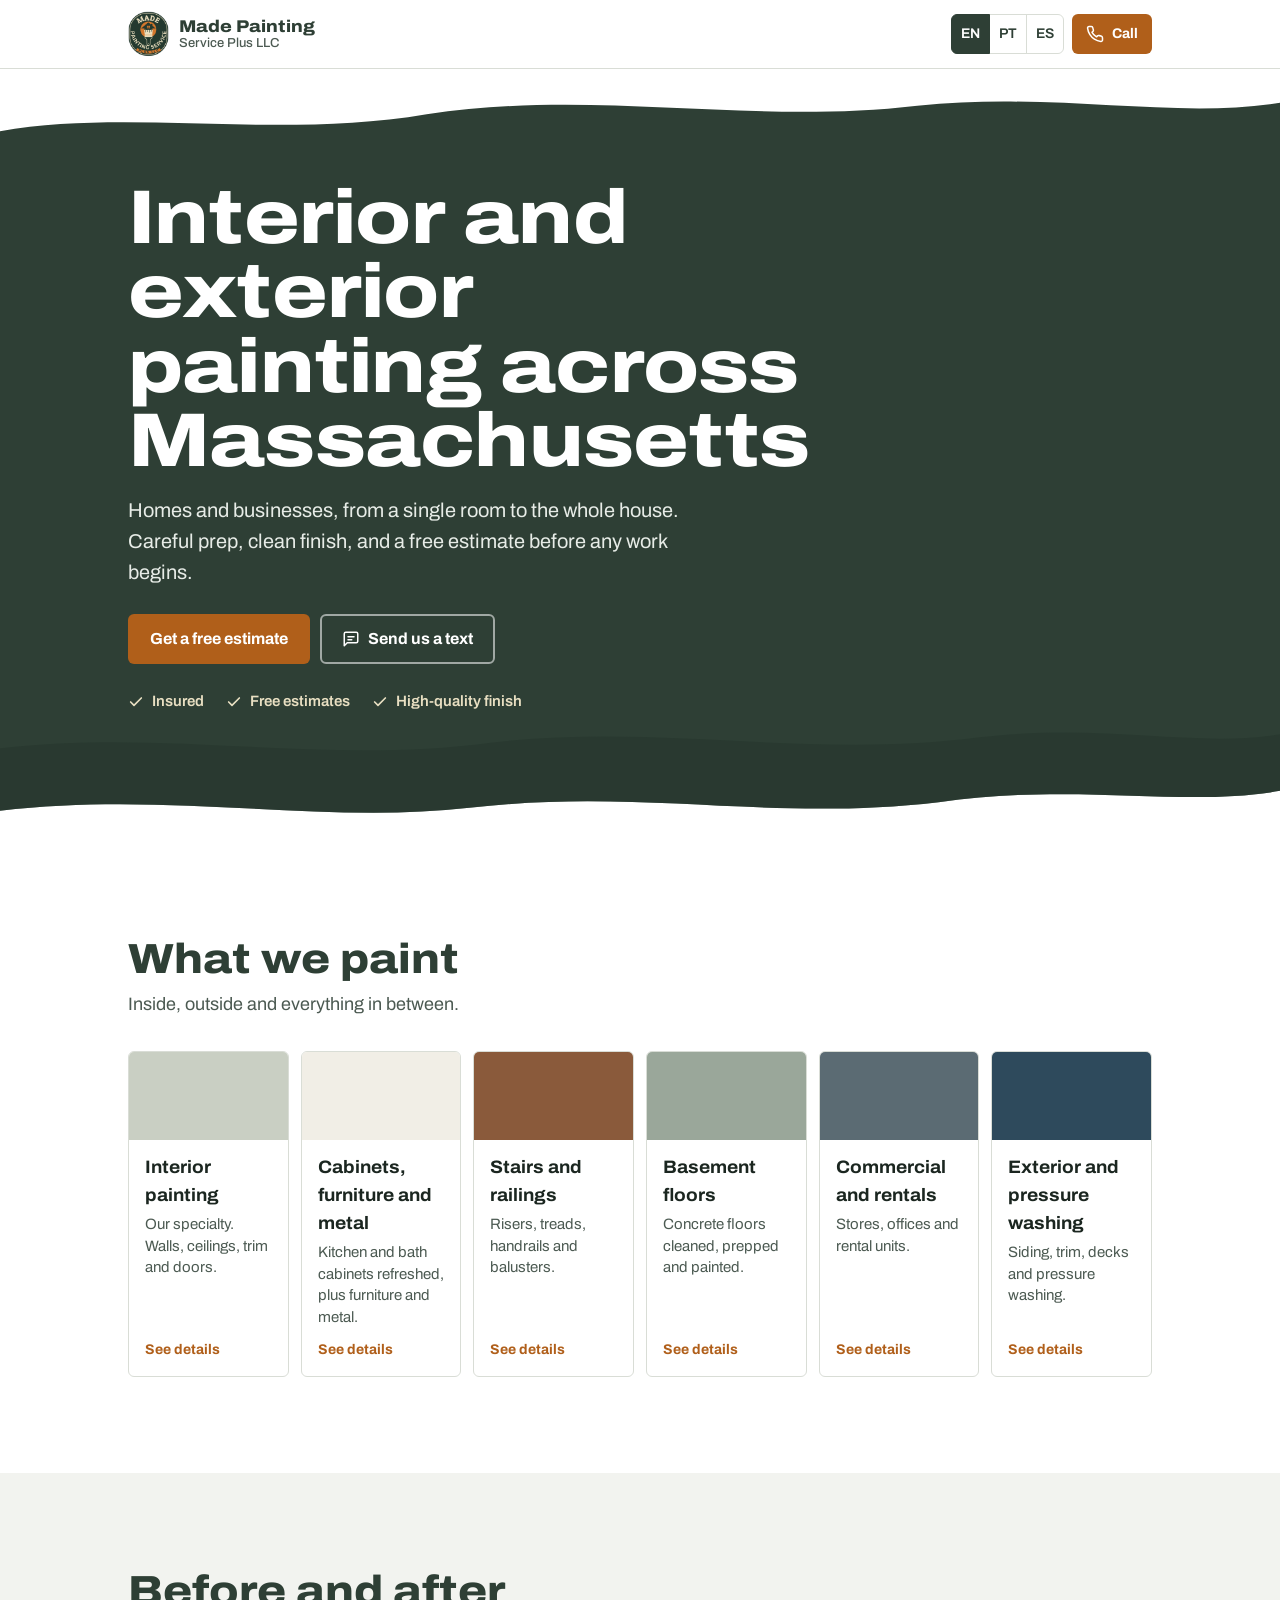
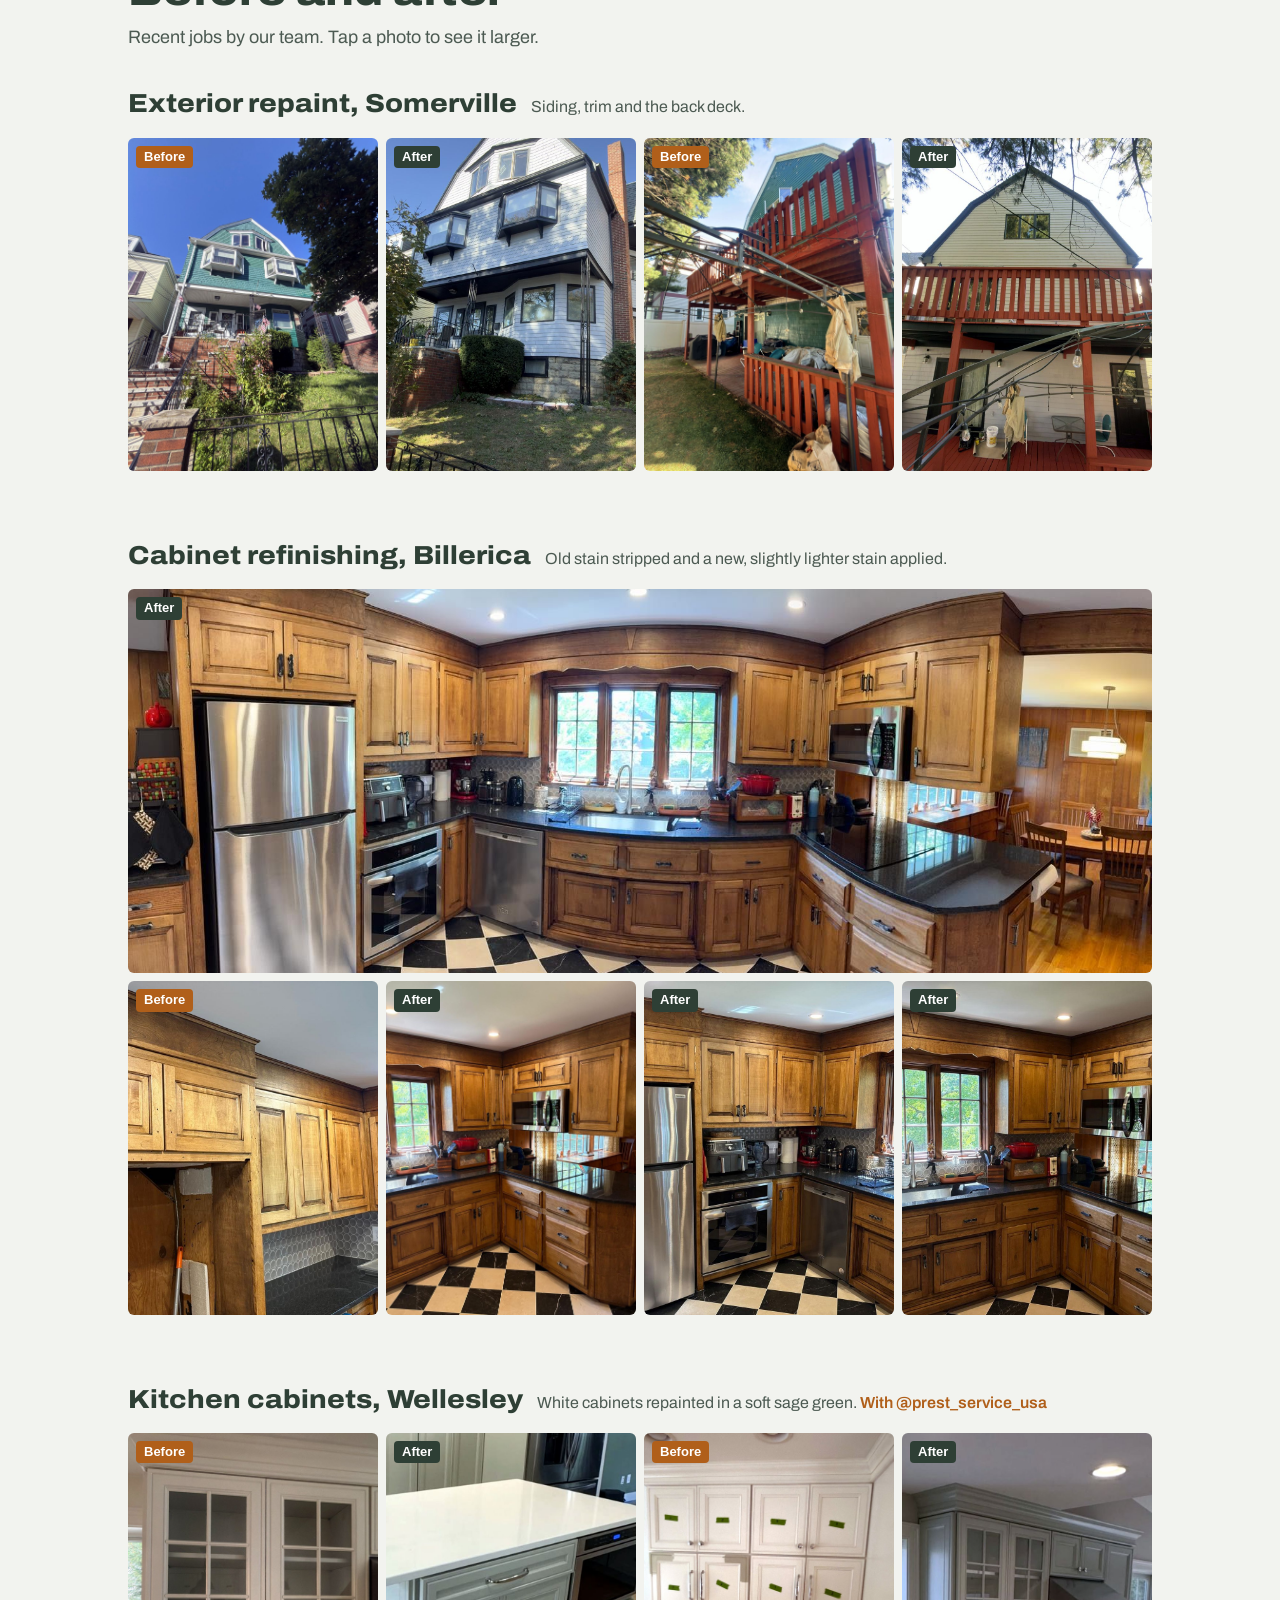
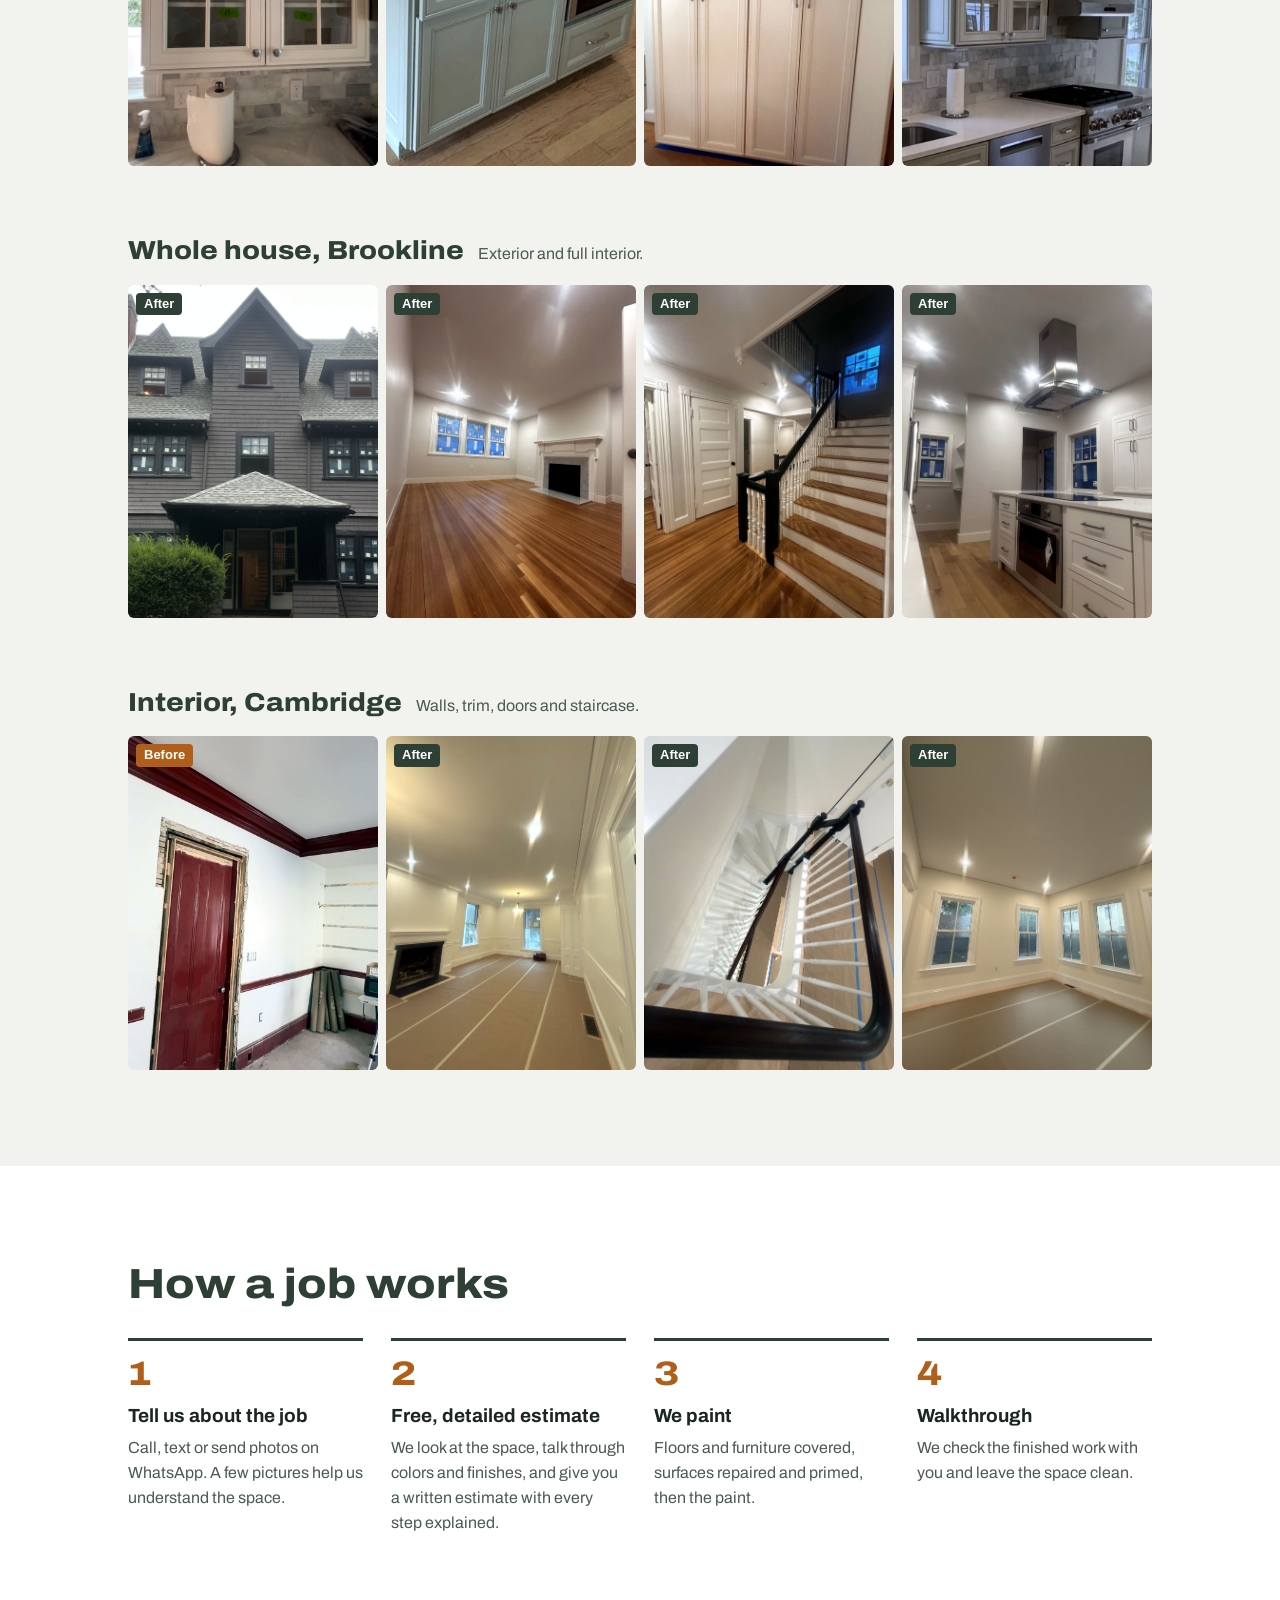
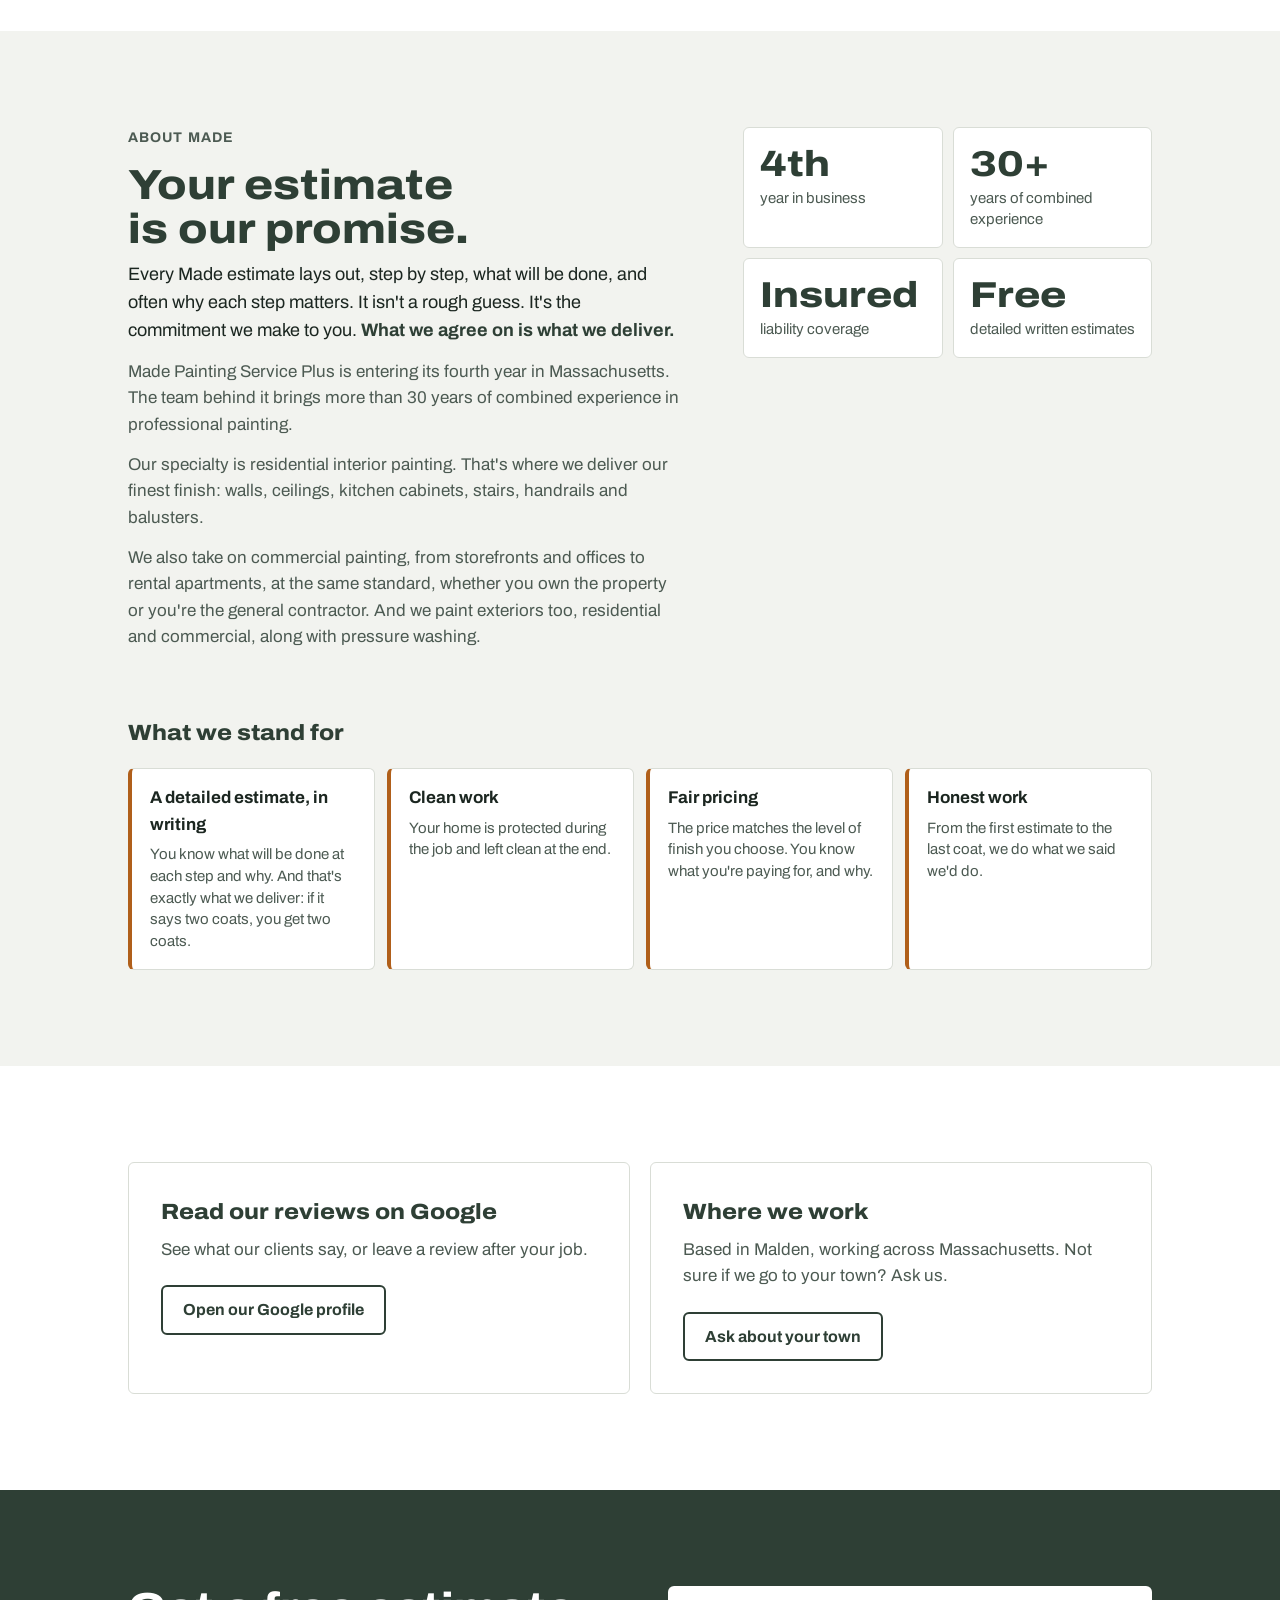
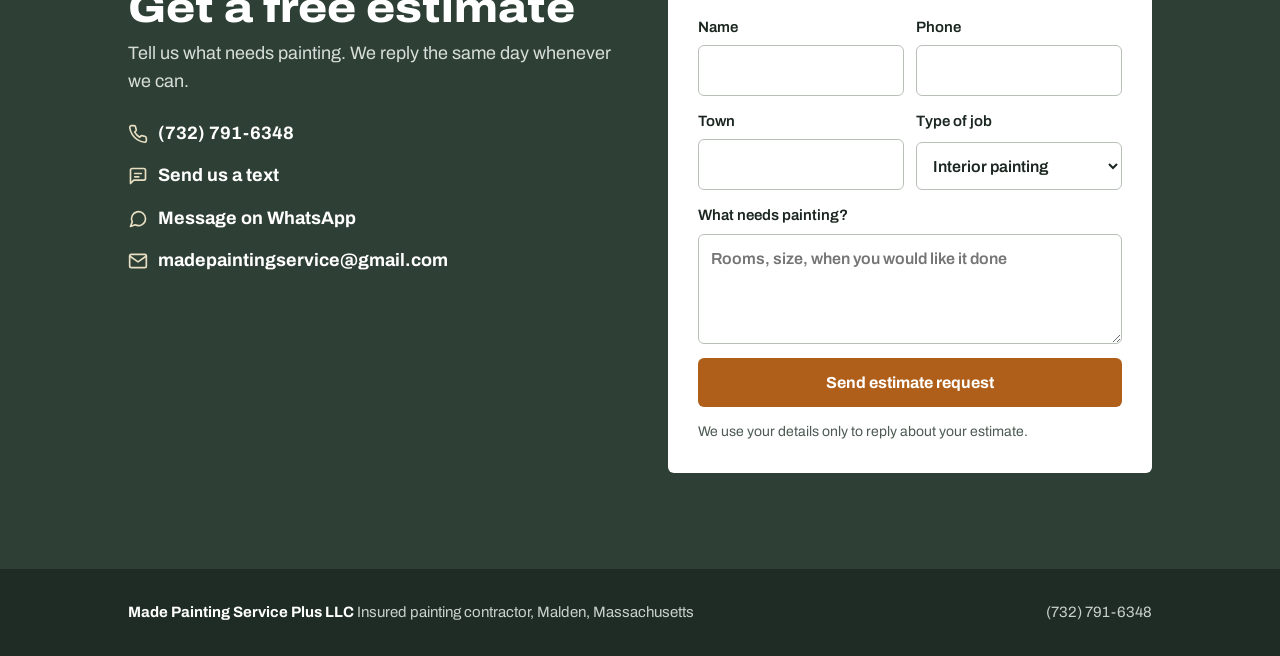
==== index.html @ 6120785e "Seis páginas de serviço, chips apontando para elas, sitemap e robots Co-Authored-By: Claude Opus 5.5" ====
<!doctype html>
<html lang="en">
<head>
<meta charset="utf-8">
<meta name="viewport" content="width=device-width, initial-scale=1, viewport-fit=cover">
<title>Made Painting Service Plus | Painters in Massachusetts</title>
<meta name="description" content="Residential interior painting specialists in Massachusetts: walls, ceilings, cabinets, stairs and railings. Commercial and exterior painting too. Insured. Free, detailed written estimates.">
<link rel="icon" href="logo.png">
<link rel="preconnect" href="https://fonts.googleapis.com">
<link rel="preconnect" href="https://fonts.gstatic.com" crossorigin>
<link href="https://fonts.googleapis.com/css2?family=Archivo:wdth,wght@62..125,400..800&display=swap" rel="stylesheet">
<style>
  :root {
    --forest: #2E3F35;
    --forest-deep: #1F2C25;
    --ink: #1B2620;
    --ink-soft: #4C5A52;
    --copper: #B05F1A;
    --copper-hover: #934E12;
    --primer: #F2F3EF;
    --white: #FFFFFF;
    --line: #D9DDD6;
    --cream: #E8DFC2;
    --radius: 6px;
    --gutter: clamp(16px, 5vw, 48px);
    --max: 1120px;
  }
  * { box-sizing: border-box; }
  html { scroll-behavior: smooth; }
  @media (prefers-reduced-motion: reduce) { html { scroll-behavior: auto; } }
  body {
    margin: 0;
    background: var(--white);
    color: var(--ink);
    font-family: "Archivo", system-ui, sans-serif;
    font-variation-settings: "wdth" 100;
    font-size: 17px;
    line-height: 1.55;
    -webkit-font-smoothing: antialiased;
  }
  img { max-width: 100%; display: block; }
  a { color: inherit; }
  :focus-visible { outline: 3px solid var(--copper); outline-offset: 3px; border-radius: 2px; }
  .wrap { max-width: var(--max); margin: 0 auto; padding: 0 var(--gutter); }

  /* Header */
  .top { position: sticky; top: 0; z-index: 10; background: rgba(255,255,255,.96); border-bottom: 1px solid var(--line); backdrop-filter: blur(6px); }
  .top .wrap { display: flex; align-items: center; justify-content: space-between; gap: 12px; height: 68px; }
  .brand { display: flex; align-items: center; gap: 10px; text-decoration: none; min-width: 0; }
  .brand img { width: auto; height: 46px; flex: none; }
  .brand-name { font-weight: 800; font-variation-settings: "wdth" 112; font-size: 17px; line-height: 1.1; color: var(--forest); }
  .brand-name small { display: block; font-weight: 500; font-variation-settings: "wdth" 100; font-size: 13px; color: var(--ink-soft); }
  .top-actions { display: flex; align-items: center; gap: 8px; flex: none; }
  .lang { font: inherit; font-size: 14px; font-weight: 600; background: none; border: 1px solid var(--line); border-radius: var(--radius); padding: 8px 10px; color: var(--forest); cursor: pointer; }
  .lang:hover { border-color: var(--forest); }
  .langs { display: flex; }
  .langs .lang { border-radius: 0; padding: 8px 9px; margin-left: -1px; }
  .langs .lang:first-child { border-radius: var(--radius) 0 0 var(--radius); margin-left: 0; }
  .langs .lang:last-child { border-radius: 0 var(--radius) var(--radius) 0; }
  .langs .lang[aria-pressed="true"] { background: var(--forest); border-color: var(--forest); color: var(--white); position: relative; }

  /* Buttons */
  .btn { display: inline-flex; align-items: center; justify-content: center; gap: 8px; font: inherit; font-weight: 700; font-size: 16px; text-decoration: none; border-radius: var(--radius); padding: 14px 20px; border: 2px solid transparent; cursor: pointer; line-height: 1.1; }
  .btn svg { width: 18px; height: 18px; flex: none; }
  .btn-primary { background: var(--copper); color: var(--white); }
  .btn-primary:hover { background: var(--copper-hover); }
  .btn-light { background: var(--white); color: var(--forest); }
  .btn-light:hover { background: var(--cream); }
  .btn-ghost { background: transparent; color: var(--white); border-color: rgba(255,255,255,.55); }
  .btn-ghost:hover { border-color: var(--white); }
  .btn-sm { padding: 9px 12px; font-size: 14px; }
  @media (max-width: 420px) { .top .btn-sm span { display: none; } }

  /* Hero: the one bold moment, a roller stroke */
  .hero { position: relative; padding: clamp(28px, 6vw, 64px) 0 clamp(36px, 7vw, 80px); overflow: hidden; }
  .stroke { position: absolute; inset: 14px 0 22px 0; z-index: 0; }
  .stroke svg { width: 100%; height: 100%; display: block; }
  @media (prefers-reduced-motion: no-preference) {
    .stroke { animation: roll 1.1s cubic-bezier(.6,.05,.25,1) .15s both; }
    @keyframes roll { from { clip-path: inset(0 100% 0 0); } to { clip-path: inset(0 0 0 0); } }
    .hero-copy { animation: rise .6s ease-out .9s both; }
    @keyframes rise { from { opacity: 0; transform: translateY(8px); } to { opacity: 1; transform: none; } }
  }
  .hero .wrap { position: relative; z-index: 1; }
  .hero-copy { color: var(--white); max-width: 760px; padding: clamp(24px, 4vw, 48px) 0; }
  .hero h1 { margin: 0 0 16px; font-weight: 800; font-variation-settings: "wdth" 118; font-size: clamp(38px, 7.2vw, 76px); line-height: .98; letter-spacing: -.01em; text-wrap: balance; }
  .hero p { margin: 0 0 26px; font-size: clamp(17px, 2.1vw, 20px); max-width: 52ch; color: #E7ECE7; }
  .hero-ctas { display: flex; flex-wrap: wrap; gap: 10px; }
  .facts { list-style: none; margin: 26px 0 0; padding: 0; display: flex; flex-wrap: wrap; gap: 8px 22px; font-size: 15px; color: var(--cream); font-weight: 600; }
  .facts li { display: flex; align-items: center; gap: 8px; }
  .facts svg { width: 16px; height: 16px; }

  /* Sections */
  section { padding: clamp(52px, 8vw, 96px) 0; }
  .section-head { max-width: 640px; margin-bottom: 32px; }
  h2 { margin: 0 0 10px; font-weight: 800; font-variation-settings: "wdth" 112; font-size: clamp(28px, 4.2vw, 42px); line-height: 1.05; color: var(--forest); text-wrap: balance; }
  .lead { margin: 0; color: var(--ink-soft); font-size: 18px; }
  .alt { background: var(--primer); }

  /* Services as paint chips */
  .chips { display: grid; grid-template-columns: repeat(auto-fill, minmax(min(100%, 155px), 1fr)); gap: 12px; list-style: none; margin: 0; padding: 0; }
  .chip { background: var(--white); border: 1px solid var(--line); border-radius: var(--radius); overflow: hidden; display: flex; flex-direction: column; }
  .chip-link { display: flex; flex-direction: column; height: 100%; color: inherit; text-decoration: none; }
  .chip-link:hover { border-color: var(--forest); }
  .chip:hover { border-color: var(--forest); box-shadow: 0 2px 10px rgba(31,44,37,.08); }
  .chip-body { flex: 1; display: flex; flex-direction: column; }
  .chip-go { margin-top: auto; padding-top: 10px; font-size: 14px; font-weight: 700; color: var(--copper); }
  .project, #estimate, #about { scroll-margin-top: 80px; }
  .chip-color { height: 88px; }
  .chip-body { padding: 14px 16px 16px; }
  .chip h3 { margin: 0 0 4px; font-size: 18px; font-weight: 700; font-variation-settings: "wdth" 106; }
  .chip p { margin: 0; font-size: 15px; color: var(--ink-soft); line-height: 1.45; }

  /* Work gallery */
  .projects { display: grid; gap: clamp(36px, 6vw, 64px); }
  .project-head { display: flex; flex-wrap: wrap; align-items: baseline; gap: 4px 14px; margin-bottom: 14px; }
  .project-head h3 { margin: 0; font-size: clamp(20px, 2.6vw, 26px); font-weight: 800; font-variation-settings: "wdth" 110; color: var(--forest); }
  .project-head p { margin: 0; color: var(--ink-soft); font-size: 16px; }
  .project-head a { color: var(--copper); font-weight: 600; text-decoration: none; }
  .project-head a:hover { text-decoration: underline; }
  .shots { display: grid; grid-template-columns: repeat(4, 1fr); gap: 8px; }
  @media (max-width: 760px) { .shots { grid-template-columns: repeat(2, 1fr); } }
  .shot { position: relative; margin: 0; border-radius: var(--radius); overflow: hidden; background: var(--line); aspect-ratio: 3 / 4; padding: 0; border: 0; cursor: zoom-in; display: block; width: 100%; }
  .shot img { width: 100%; height: 100%; object-fit: cover; display: block; }
  .shot.wide { grid-column: 1 / -1; aspect-ratio: 16 / 6; }
  @media (max-width: 760px) { .shot.wide { aspect-ratio: 16 / 9; } }
  .tag { position: absolute; left: 8px; top: 8px; font-size: 13px; font-weight: 700; color: var(--white); background: var(--forest); padding: 4px 8px; border-radius: 4px; line-height: 1.1; }
  .tag.before { background: var(--copper); }
  .lightbox { position: fixed; inset: 0; z-index: 50; background: rgba(20,28,24,.92); display: none; align-items: center; justify-content: center; padding: 20px; }
  .lightbox.open { display: flex; }
  .lightbox img { max-width: 100%; max-height: 100%; border-radius: var(--radius); }
  .lightbox button { position: absolute; top: 14px; right: 14px; font: inherit; font-size: 15px; font-weight: 700; background: var(--white); color: var(--forest); border: 0; border-radius: var(--radius); padding: 10px 14px; cursor: pointer; }

  /* Steps: a real sequence */
  .steps { list-style: none; margin: 0; padding: 0; display: grid; grid-template-columns: repeat(auto-fit, minmax(min(100%, 230px), 1fr)); gap: 28px; counter-reset: s; }
  .steps li { counter-increment: s; border-top: 3px solid var(--forest); padding-top: 16px; }
  .steps li::before { content: counter(s); display: block; font-weight: 800; font-variation-settings: "wdth" 118; font-size: 34px; line-height: 1; color: var(--copper); margin-bottom: 10px; }
  .steps h3 { margin: 0 0 6px; font-size: 19px; font-weight: 700; }
  .steps p { margin: 0; color: var(--ink-soft); font-size: 16px; }


  /* About */
  .about-grid { display: grid; grid-template-columns: minmax(0, 1.35fr) minmax(0, 1fr); gap: clamp(28px, 5vw, 64px); align-items: start; }
  @media (max-width: 820px) { .about-grid { grid-template-columns: 1fr; } }
  .eyebrow { margin: 0 0 10px; font-size: 14px; font-weight: 700; letter-spacing: .08em; text-transform: uppercase; color: var(--copper); }
  .about-copy p { margin: 0 0 14px; color: var(--ink-soft); max-width: 62ch; }
  .about-copy p.promise { color: var(--ink); font-size: 18px; }
  .about-copy strong { color: var(--forest); }
  .stats { list-style: none; margin: 0; padding: 0; display: grid; grid-template-columns: 1fr 1fr; gap: 10px; }
  .stats li { background: var(--white); border: 1px solid var(--line); border-radius: var(--radius); padding: 18px 16px; }
  .stats b { display: block; font-weight: 800; font-variation-settings: "wdth" 118; font-size: clamp(28px, 3.6vw, 36px); line-height: 1; color: var(--forest); margin-bottom: 6px; }
  .stats span { font-size: 15px; color: var(--ink-soft); line-height: 1.35; display: block; }
  .values-h { margin: clamp(36px, 5vw, 52px) 0 18px; font-size: 22px; font-weight: 800; font-variation-settings: "wdth" 110; color: var(--forest); }
  .values { list-style: none; margin: 0; padding: 0; display: grid; grid-template-columns: repeat(auto-fit, minmax(min(100%, 230px), 1fr)); gap: 12px; }
  .values li { background: var(--white); border: 1px solid var(--line); border-left: 4px solid var(--copper); border-radius: var(--radius); padding: 16px 18px; }
  .values h4 { margin: 0 0 6px; font-size: 17px; font-weight: 700; color: var(--ink); }
  .values p { margin: 0; font-size: 15px; color: var(--ink-soft); line-height: 1.45; }

  /* Reviews + area */
  .two { display: grid; grid-template-columns: repeat(auto-fit, minmax(min(100%, 320px), 1fr)); gap: 20px; }
  .panel { border: 1px solid var(--line); border-radius: var(--radius); padding: clamp(22px, 3vw, 32px); background: var(--white); }
  .panel h3 { margin: 0 0 8px; font-size: 22px; font-weight: 800; font-variation-settings: "wdth" 110; color: var(--forest); }
  .panel p { margin: 0 0 18px; color: var(--ink-soft); }
  .panel .btn-primary, .panel .btn-outline { margin-top: 4px; }
  .btn-outline { background: transparent; color: var(--forest); border-color: var(--forest); }
  .btn-outline:hover { background: var(--forest); color: var(--white); }

  /* Estimate */
  .estimate { background: var(--forest); color: var(--white); }
  .estimate h2 { color: var(--white); }
  .estimate .lead { color: #D7DED8; }
  .est-grid { display: grid; grid-template-columns: repeat(auto-fit, minmax(min(100%, 340px), 1fr)); gap: clamp(24px, 5vw, 56px); align-items: start; }
  .contact-list { list-style: none; margin: 24px 0 0; padding: 0; display: grid; gap: 10px; }
  .contact-list a { display: inline-flex; align-items: center; gap: 10px; font-weight: 700; font-size: 18px; text-decoration: none; color: var(--white); }
  .contact-list a:hover { text-decoration: underline; text-underline-offset: 4px; }
  .contact-list svg { width: 20px; height: 20px; color: var(--cream); }
  form { background: var(--white); color: var(--ink); border-radius: var(--radius); padding: clamp(20px, 3vw, 30px); display: grid; gap: 14px; }
  label { display: grid; gap: 6px; font-size: 15px; font-weight: 600; }
  input, select, textarea { font: inherit; font-size: 16px; padding: 12px 12px; border: 1px solid #B9C0B8; border-radius: var(--radius); background: var(--white); color: var(--ink); width: 100%; }
  textarea { min-height: 110px; resize: vertical; }
  input:focus, select:focus, textarea:focus { outline: 3px solid rgba(176,95,26,.35); border-color: var(--copper); }
  .row { display: grid; grid-template-columns: 1fr 1fr; gap: 12px; }
  @media (max-width: 520px) { .row { grid-template-columns: 1fr; } }
  .form-note { margin: 0; font-size: 14px; color: var(--ink-soft); }
  .hidden { display: none; }

  footer { background: var(--forest-deep); color: #C9D1CB; padding: 32px 0 calc(32px + env(safe-area-inset-bottom)); font-size: 15px; }
  footer .wrap { display: flex; flex-wrap: wrap; gap: 10px 28px; justify-content: space-between; }
  footer strong { color: var(--white); }

  /* Sticky call bar on phones */
  .callbar { position: fixed; left: 0; right: 0; bottom: 0; z-index: 20; display: none; gap: 8px; padding: 10px 12px calc(10px + env(safe-area-inset-bottom)); background: var(--white); border-top: 1px solid var(--line); }
  .callbar .btn { flex: 1; padding: 13px 6px; font-size: 15px; gap: 6px; min-width: 0; }
  @media (max-width: 720px) { .callbar { display: flex; } body { padding-bottom: 76px; } }
@media (max-width: 520px) { .chip-color { height: 52px; } .chip-body { padding: 12px; } .chip h3 { font-size: 16px; } .chip p { font-size: 14px; } }
@media (max-width: 400px) { .brand-name { font-size: 15px; } .brand-name small { display: none; } .brand img { height: 40px; } }
</style>
</head>
<body>

<svg width="0" height="0" style="position:absolute" aria-hidden="true">
  <symbol id="i-phone" viewBox="0 0 24 24"><path fill="none" stroke="currentColor" stroke-width="2" stroke-linecap="round" stroke-linejoin="round" d="M22 16.9v3a2 2 0 0 1-2.2 2 19.8 19.8 0 0 1-8.6-3.1 19.5 19.5 0 0 1-6-6A19.8 19.8 0 0 1 2.1 4.2 2 2 0 0 1 4.1 2h3a2 2 0 0 1 2 1.7c.1.9.4 1.8.7 2.7a2 2 0 0 1-.5 2.1L8 9.8a16 16 0 0 0 6 6l1.3-1.3a2 2 0 0 1 2.1-.5c.9.3 1.8.6 2.7.7a2 2 0 0 1 1.7 2z"/></symbol>
  <symbol id="i-chat" viewBox="0 0 24 24"><path fill="none" stroke="currentColor" stroke-width="2" stroke-linecap="round" stroke-linejoin="round" d="M21 11.5a8.4 8.4 0 0 1-12.4 7.4L3 21l2.1-5.6A8.4 8.4 0 1 1 21 11.5z"/></symbol>
  <symbol id="i-sms" viewBox="0 0 24 24"><g fill="none" stroke="currentColor" stroke-width="2" stroke-linecap="round" stroke-linejoin="round"><path d="M21 15a2 2 0 0 1-2 2H7l-4 4V5a2 2 0 0 1 2-2h14a2 2 0 0 1 2 2z"/><path d="M8 9h8M8 13h5"/></g></symbol>
  <symbol id="i-mail" viewBox="0 0 24 24"><g fill="none" stroke="currentColor" stroke-width="2" stroke-linecap="round" stroke-linejoin="round"><rect x="2" y="4" width="20" height="16" rx="2"/><path d="m22 6-10 7L2 6"/></g></symbol>
  <symbol id="i-check" viewBox="0 0 24 24"><path fill="none" stroke="currentColor" stroke-width="2.5" stroke-linecap="round" stroke-linejoin="round" d="M20 6 9 17l-5-5"/></symbol>
</svg>

<header class="top">
  <div class="wrap">
    <a class="brand" href="/" aria-label="Made Painting Service Plus, home">
      <img src="logo.png" alt="" width="42" height="46">
      <span class="brand-name">Made Painting<small>Service Plus LLC</small></span>
    </a>
    <div class="top-actions">
      <div class="langs" role="group" aria-label="Language / Idioma">
        <button type="button" class="lang" data-lang="en" lang="en" aria-pressed="true">EN</button>
        <button type="button" class="lang" data-lang="pt" lang="pt-BR" aria-pressed="false">PT</button>
        <button type="button" class="lang" data-lang="es" lang="es" aria-pressed="false">ES</button>
      </div>
      <a class="btn btn-primary btn-sm" href="tel:+17327916348"><svg><use href="#i-phone"/></svg><span data-i18n="call_short">Call</span></a>
    </div>
  </div>
</header>

<main id="top">
  <div class="hero">
    <div class="stroke" aria-hidden="true">
      <svg viewBox="0 0 1200 520" preserveAspectRatio="none">
        <path fill="#2E3F35" d="M0 34 C120 18 260 40 400 22 C560 4 700 30 860 16 C990 6 1100 26 1200 14 L1200 500 C1110 512 1010 494 880 508 C720 522 600 498 440 512 C300 524 160 500 0 514 Z"/>
        <path fill="#26362D" opacity=".55" d="M0 470 C160 456 300 482 460 466 C620 452 760 478 920 462 C1040 452 1120 470 1200 460 L1200 500 C1110 512 1010 494 880 508 C720 522 600 498 440 512 C300 524 160 500 0 514 Z"/>
      </svg>
    </div>
    <div class="wrap">
      <div class="hero-copy">
        <h1 data-i18n="h1">Interior and exterior painting across Massachusetts</h1>
        <p data-i18n="hero_p">Homes and businesses, from a single room to the whole house. Careful prep, clean finish, and a free estimate before any work begins.</p>
        <div class="hero-ctas">
          <a class="btn btn-primary" href="#estimate" data-i18n="cta_estimate">Get a free estimate</a>
          <a class="btn btn-ghost" href="sms:+17327916348"><svg><use href="#i-sms"/></svg><span data-i18n="cta_text">Send us a text</span></a>
        </div>
        <ul class="facts">
          <li><svg><use href="#i-check"/></svg><span data-i18n="fact_insured">Insured</span></li>
          <li><svg><use href="#i-check"/></svg><span data-i18n="fact_free">Free estimates</span></li>
          <li><svg><use href="#i-check"/></svg><span data-i18n="fact_quality">High-quality finish</span></li>
        </ul>
      </div>
    </div>
  </div>

  <section id="services" aria-labelledby="services-h">
    <div class="wrap">
      <div class="section-head">
        <h2 id="services-h" data-i18n="services_h">What we paint</h2>
        <p class="lead" data-i18n="services_lead">Inside, outside and everything in between.</p>
      </div>
      <ul class="chips">
        <li class="chip"><a class="chip-link" href="/interior-painting/"><div class="chip-color" style="background:#C9CFC3"></div><div class="chip-body"><h3 data-i18n="s1">Interior painting</h3><p data-i18n="s1d">Our specialty. Walls, ceilings, trim and doors.</p><span class="chip-go" data-i18n="chip_det">See details</span></div></a></li>
        <li class="chip"><a class="chip-link" href="/cabinet-painting/"><div class="chip-color" style="background:#F1EEE6"></div><div class="chip-body"><h3 data-i18n="s2">Cabinets, furniture and metal</h3><p data-i18n="s2d">Kitchen and bath cabinets refreshed, plus furniture and metal.</p><span class="chip-go" data-i18n="chip_det">See details</span></div></a></li>
        <li class="chip"><a class="chip-link" href="/stairs-railings/"><div class="chip-color" style="background:#8A5A3B"></div><div class="chip-body"><h3 data-i18n="s3">Stairs and railings</h3><p data-i18n="s3d">Risers, treads, handrails and balusters.</p><span class="chip-go" data-i18n="chip_det">See details</span></div></a></li>
        <li class="chip"><a class="chip-link" href="/basement-floor-painting/"><div class="chip-color" style="background:#9AA79A"></div><div class="chip-body"><h3 data-i18n="s4">Basement floors</h3><p data-i18n="s4d">Concrete floors cleaned, prepped and painted.</p><span class="chip-go" data-i18n="chip_det">See details</span></div></a></li>
        <li class="chip"><a class="chip-link" href="/commercial-painting/"><div class="chip-color" style="background:#5B6B73"></div><div class="chip-body"><h3 data-i18n="s5">Commercial and rentals</h3><p data-i18n="s5d">Stores, offices and rental units.</p><span class="chip-go" data-i18n="chip_det">See details</span></div></a></li>
        <li class="chip"><a class="chip-link" href="/exterior-painting/"><div class="chip-color" style="background:#2E4A5C"></div><div class="chip-body"><h3 data-i18n="s6">Exterior and pressure washing</h3><p data-i18n="s6d">Siding, trim, decks and pressure washing.</p><span class="chip-go" data-i18n="chip_det">See details</span></div></a></li>
      </ul>
    </div>
  </section>

  <section id="work" class="alt" aria-labelledby="work-h">
    <div class="wrap">
      <div class="section-head">
        <h2 id="work-h" data-i18n="work_h">Before and after</h2>
        <p class="lead" data-i18n="work_lead">Recent jobs by our team. Tap a photo to see it larger.</p>
      </div>
      <div class="projects">
      <article class="project" id="proj-somerville">
        <div class="project-head"><h3 data-i18n="p_som">Exterior repaint, Somerville</h3><p><span data-i18n="p_som_d">Siding, trim and the back deck.</span></p></div>
        <div class="shots">
          <button type="button" class="shot"><img src="img/somerville-antes-1.jpg" alt="House front before painting" loading="lazy"><span class="tag before" data-i18n="before">Before</span></button>
          <button type="button" class="shot"><img src="img/somerville-depois-1.jpg" alt="House front after painting" loading="lazy"><span class="tag" data-i18n="after">After</span></button>
          <button type="button" class="shot"><img src="img/somerville-antes-2.jpg" alt="Back deck before" loading="lazy"><span class="tag before" data-i18n="before">Before</span></button>
          <button type="button" class="shot"><img src="img/somerville-depois-2.jpg" alt="Back deck after" loading="lazy"><span class="tag" data-i18n="after">After</span></button>
        </div>
      </article>
      <article class="project" id="proj-billerica">
        <div class="project-head"><h3 data-i18n="p_bil">Cabinet refinishing, Billerica</h3><p><span data-i18n="p_bil_d">Old stain stripped and a new, slightly lighter stain applied.</span></p></div>
        <div class="shots">
          <button type="button" class="shot wide"><img src="img/billerica-panorama.jpg" alt="Finished kitchen, wide view" loading="lazy"><span class="tag" data-i18n="after">After</span></button>
          <button type="button" class="shot"><img src="img/billerica-antes.jpg" alt="Cabinets during stripping" loading="lazy"><span class="tag before" data-i18n="before">Before</span></button>
          <button type="button" class="shot"><img src="img/billerica-depois-1.jpg" alt="Finished cabinets around the cooktop" loading="lazy"><span class="tag" data-i18n="after">After</span></button>
          <button type="button" class="shot"><img src="img/billerica-depois-2.jpg" alt="Finished cabinets by the refrigerator" loading="lazy"><span class="tag" data-i18n="after">After</span></button>
          <button type="button" class="shot"><img src="img/billerica-depois-3.jpg" alt="Finished cabinets around the sink" loading="lazy"><span class="tag" data-i18n="after">After</span></button>
        </div>
      </article>
      <article class="project" id="proj-wellesley">
        <div class="project-head"><h3 data-i18n="p_wel">Kitchen cabinets, Wellesley</h3><p><span data-i18n="p_wel_d">White cabinets repainted in a soft sage green.</span> <a href="https://www.instagram.com/prest_service_usa/" target="_blank" rel="noopener" data-i18n="p_wel_with">With @prest_service_usa</a></p></div>
        <div class="shots">
          <button type="button" class="shot"><img src="img/wellesley-antes-1.jpg" alt="Glass cabinets before" loading="lazy"><span class="tag before" data-i18n="before">Before</span></button>
          <button type="button" class="shot"><img src="img/wellesley-depois-1.jpg" alt="Island after painting" loading="lazy"><span class="tag" data-i18n="after">After</span></button>
          <button type="button" class="shot"><img src="img/wellesley-antes-2.jpg" alt="Pantry cabinets before" loading="lazy"><span class="tag before" data-i18n="before">Before</span></button>
          <button type="button" class="shot"><img src="img/wellesley-depois-2.jpg" alt="Kitchen after painting" loading="lazy"><span class="tag" data-i18n="after">After</span></button>
        </div>
      </article>
      <article class="project" id="proj-brookline">
        <div class="project-head"><h3 data-i18n="p_bro">Whole house, Brookline</h3><p><span data-i18n="p_bro_d">Exterior and full interior.</span></p></div>
        <div class="shots">
          <button type="button" class="shot"><img src="img/brookline-exterior.jpg" alt="House exterior after painting" loading="lazy"><span class="tag" data-i18n="after">After</span></button>
          <button type="button" class="shot"><img src="img/brookline-depois-1.jpg" alt="Living room with fireplace" loading="lazy"><span class="tag" data-i18n="after">After</span></button>
          <button type="button" class="shot"><img src="img/brookline-depois-2.jpg" alt="Staircase" loading="lazy"><span class="tag" data-i18n="after">After</span></button>
          <button type="button" class="shot"><img src="img/brookline-depois-3.jpg" alt="Kitchen" loading="lazy"><span class="tag" data-i18n="after">After</span></button>
        </div>
      </article>
      <article class="project" id="proj-cambridge">
        <div class="project-head"><h3 data-i18n="p_cam">Interior, Cambridge</h3><p><span data-i18n="p_cam_d">Walls, trim, doors and staircase.</span></p></div>
        <div class="shots">
          <button type="button" class="shot"><img src="img/cambridge-antes.jpg" alt="Room before painting" loading="lazy"><span class="tag before" data-i18n="before">Before</span></button>
          <button type="button" class="shot"><img src="img/cambridge-depois-1.jpg" alt="Living room after" loading="lazy"><span class="tag" data-i18n="after">After</span></button>
          <button type="button" class="shot"><img src="img/cambridge-depois-2.jpg" alt="Staircase after" loading="lazy"><span class="tag" data-i18n="after">After</span></button>
          <button type="button" class="shot"><img src="img/cambridge-depois-3.jpg" alt="Bedroom after" loading="lazy"><span class="tag" data-i18n="after">After</span></button>
        </div>
      </article>
      </div>
    </div>
  </section>
  <div class="lightbox" id="lightbox" role="dialog" aria-modal="true" aria-label="Photo">
    <button type="button" id="lb-close" data-i18n="close">Close</button>
    <img alt="">
  </div>

  <section id="how" aria-labelledby="how-h">
    <div class="wrap">
      <div class="section-head">
        <h2 id="how-h" data-i18n="how_h">How a job works</h2>
      </div>
      <ol class="steps">
        <li><h3 data-i18n="st1">Tell us about the job</h3><p data-i18n="st1d">Call, text or send photos on WhatsApp. A few pictures help us understand the space.</p></li>
        <li><h3 data-i18n="st2">Free, detailed estimate</h3><p data-i18n="st2d">We look at the space, talk through colors and finishes, and give you a written estimate with every step explained.</p></li>
        <li><h3 data-i18n="st3">We paint</h3><p data-i18n="st3d">Floors and furniture covered, surfaces repaired and primed, then the paint.</p></li>
        <li><h3 data-i18n="st4">Walkthrough</h3><p data-i18n="st4d">We check the finished work with you and leave the space clean.</p></li>
      </ol>
    </div>
  </section>

  <section id="about" class="alt" aria-labelledby="about-h">
    <div class="wrap">
      <div class="about-grid">
        <div class="about-copy">
          <p class="eyebrow" data-i18n="ab_eye">About Made</p>
          <h2 id="about-h" data-i18n="ab_h">Your estimate is our promise.</h2>
          <p class="promise"><span data-i18n="ab_p1">Every Made estimate lays out, step by step, what will be done, and often why each step matters. It isn't a rough guess. It's the commitment we make to you.</span> <strong data-i18n="ab_p1b">What we agree on is what we deliver.</strong></p>
          <p data-i18n="ab_p2">Made Painting Service Plus is entering its fourth year in Massachusetts. The team behind it brings more than 30 years of combined experience in professional painting.</p>
          <p data-i18n="ab_p3">Our specialty is residential interior painting. That's where we deliver our finest finish: walls, ceilings, kitchen cabinets, stairs, handrails and balusters.</p>
          <p data-i18n="ab_p4">We also take on commercial painting, from storefronts and offices to rental apartments, at the same standard, whether you own the property or you're the general contractor. And we paint exteriors too, residential and commercial, along with pressure washing.</p>
        </div>
        <ul class="stats">
          <li><b data-i18n="ab_n1">4th</b><span data-i18n="ab_n1d">year in business</span></li>
          <li><b>30+</b><span data-i18n="ab_n2d">years of combined experience</span></li>
          <li><b data-i18n="ab_n3">Insured</b><span data-i18n="ab_n3d">liability coverage</span></li>
          <li><b data-i18n="ab_n4">Free</b><span data-i18n="ab_n4d">detailed written estimates</span></li>
        </ul>
      </div>
      <h3 class="values-h" data-i18n="val_h">What we stand for</h3>
      <ul class="values">
        <li><h4 data-i18n="v1">A detailed estimate, in writing</h4><p data-i18n="v1d">You know what will be done at each step and why. And that's exactly what we deliver: if it says two coats, you get two coats.</p></li>
        <li><h4 data-i18n="v2">Clean work</h4><p data-i18n="v2d">Your home is protected during the job and left clean at the end.</p></li>
        <li><h4 data-i18n="v3">Fair pricing</h4><p data-i18n="v3d">The price matches the level of finish you choose. You know what you're paying for, and why.</p></li>
        <li><h4 data-i18n="v4">Honest work</h4><p data-i18n="v4d">From the first estimate to the last coat, we do what we said we'd do.</p></li>
      </ul>
    </div>
  </section>

  <section aria-label="Reviews and service area">
    <div class="wrap two">
      <div class="panel">
        <h3 data-i18n="rev_h">Read our reviews on Google</h3>
        <p data-i18n="rev_p">See what our clients say, or leave a review after your job.</p>
        <a class="btn btn-outline" href="https://www.google.com/search?q=Made+Painting+Service+Plus+LLC" data-i18n="rev_btn">Open our Google profile</a>
      </div>
      <div class="panel">
        <h3 data-i18n="area_h">Where we work</h3>
        <p data-i18n="area_p">Based in Malden, working across Massachusetts. Not sure if we go to your town? Ask us.</p>
        <a class="btn btn-outline" href="#estimate" data-i18n="area_btn">Ask about your town</a>
      </div>
    </div>
  </section>

  <section id="estimate" class="estimate" aria-labelledby="est-h">
    <div class="wrap est-grid">
      <div>
        <h2 id="est-h" data-i18n="est_h">Get a free estimate</h2>
        <p class="lead" data-i18n="est_lead">Tell us what needs painting. We reply the same day whenever we can.</p>
        <ul class="contact-list">
          <li><a href="tel:+17327916348"><svg><use href="#i-phone"/></svg>(732) 791-6348</a></li>
          <li><a href="sms:+17327916348"><svg><use href="#i-sms"/></svg><span data-i18n="cta_text">Send us a text</span></a></li>
          <li><a href="https://wa.me/17327916348"><svg><use href="#i-chat"/></svg><span data-i18n="cta_whatsapp">Message on WhatsApp</span></a></li>
          <li><a href="mailto:madepaintingservice@gmail.com"><svg><use href="#i-mail"/></svg>madepaintingservice@gmail.com</a></li>
        </ul>
      </div>
      <form name="estimate" method="POST" data-netlify="true" netlify-honeypot="company" id="est-form">
        <input type="hidden" name="form-name" value="estimate">
        <p class="hidden"><label>Leave this empty <input name="company"></label></p>
        <div class="row">
          <label><span data-i18n="f_name">Name</span><input name="name" autocomplete="name" required></label>
          <label><span data-i18n="f_phone">Phone</span><input name="phone" type="tel" autocomplete="tel" required></label>
        </div>
        <div class="row">
          <label><span data-i18n="f_town">Town</span><input name="town" autocomplete="address-level2"></label>
          <label><span data-i18n="f_type">Type of job</span>
            <select name="job">
              <option data-i18n="o1">Interior painting</option>
              <option data-i18n="o2">Exterior painting</option>
              <option data-i18n="o3">Cabinets</option>
              <option data-i18n="o4">Deck or wood</option>
              <option data-i18n="o5" value="Drywall repair">Drywall repair</option>
              <option data-i18n="o6" value="Pressure washing">Pressure washing</option>
              <option data-i18n="o8" value="Wallpaper removal">Wallpaper removal</option>
              <option data-i18n="o9" value="Furniture and metal">Furniture and metal</option>
              <option data-i18n="o7">Something else</option>
            </select>
          </label>
        </div>
        <label><span data-i18n="f_msg">What needs painting?</span><textarea name="message" data-i18n-ph="f_msg_ph" placeholder="Rooms, size, when you would like it done"></textarea></label>
        <button class="btn btn-primary" type="submit" data-i18n="f_send">Send estimate request</button>
        <p class="form-note" data-i18n="f_note">We use your details only to reply about your estimate.</p>
      </form>
    </div>
  </section>
</main>

<footer>
  <div class="wrap">
    <span><strong>Made Painting Service Plus LLC</strong> <span data-i18n="foot">Insured painting contractor, Malden, Massachusetts</span></span>
    <span>(732) 791-6348</span>
  </div>
</footer>

<div class="callbar">
  <a class="btn btn-primary" href="tel:+17327916348"><svg><use href="#i-phone"/></svg><span data-i18n="call_short">Call</span></a>
  <a class="btn btn-outline" href="sms:+17327916348"><svg><use href="#i-sms"/></svg><span data-i18n="text_short">Text</span></a>
  <a class="btn btn-outline" href="https://wa.me/17327916348"><svg><use href="#i-chat"/></svg>WhatsApp</a>
</div>

<script>
(function () {
  var pt = {
    call_short: "Ligar",
    h1: "Pintura interna e externa em todo o Massachusetts",
    hero_p: "Casas e empresas, de um cômodo à casa inteira. Preparação cuidadosa, acabamento limpo e orçamento grátis antes de qualquer serviço.",
    cta_estimate: "Pedir orçamento grátis",
    cta_whatsapp: "Falar pelo WhatsApp", cta_text: "Mandar SMS", text_short: "SMS",
    fact_insured: "Com seguro",
    fact_free: "Orçamento grátis",
    fact_quality: "Acabamento de alta qualidade",
    services_h: "O que pintamos",
    services_lead: "Dentro, fora e tudo o que fica no meio.",
    s1: "Pintura interna", s1d: "Paredes, tetos, rodapés e portas.",
    s2: "Pintura externa", s2d: "Siding, acabamentos e portas, preparados para aguentar o inverno da Nova Inglaterra.",
    s3: "Pintura de armários", s3d: "Armários de cozinha e banheiro renovados sem trocar.",
    s4: "Decks e madeira", s4d: "Pintura de deck, tingimento e acabamento de madeira.",
    s5: "Reparo de drywall", s5d: "Furos, rachaduras e remendos consertados antes da pintura.",
    s6: "Remoção de papel de parede", s6d: "Papel antigo removido, parede preparada e pintada.",
    s7: "Móveis e metal", s7d: "Móveis, corrimãos e superfícies de metal, inclusive com pintura a spray.",
    s8: "Lavagem com pressão", s8d: "Siding, decks e garagens, sozinha ou antes da pintura.",
    chip_see: "Ver nosso trabalho", chip_ask: "Pedir preço", o8: "Remoção de papel de parede", o9: "Móveis e metal",
    work_h: "Antes e depois",
    work_lead: "Trabalhos recentes da nossa equipe. Toque numa foto para ampliar.", progress: "Em andamento", close: "Fechar",
    p_som: "Pintura externa, Somerville", p_som_d: "Siding, acabamentos e o deck dos fundos.",
    p_bil: "Renovação de armários, Billerica", p_bil_d: "Stain antigo removido e um novo, um pouco mais claro, aplicado.",
    p_wel: "Armários de cozinha, Wellesley", p_wel_d: "Armários brancos repintados em verde-sálvia.", p_wel_with: "Com @prest_service_usa",
    p_bro: "Casa inteira, Brookline", p_bro_d: "Exterior e todo o interior.",
    p_cam: "Interior, Cambridge", p_cam_d: "Paredes, acabamentos, portas e escada.",

    before: "Antes", after: "Depois",
    how_h: "Como funciona",
    st1: "Conte sobre o serviço", st1d: "Ligue, mande SMS ou fotos pelo WhatsApp. Algumas fotos ajudam a entender o espaço.",
    st2: "Orçamento grátis e detalhado", st2d: "Olhamos o espaço, conversamos sobre cores e acabamentos e entregamos um orçamento por escrito, com cada etapa explicada.",
    ab_eye: "Sobre a Made", ab_h: "Seu orçamento é a nossa promessa.",
    ab_p1: "Cada orçamento da Made traz o passo a passo do que será feito, e muitas vezes o porquê de cada etapa. Não é uma estimativa vaga: é o compromisso que assumimos com você.",
    ab_p1b: "O que combinamos é o que entregamos.",
    ab_p2: "A Made Painting Service Plus está entrando no seu quarto ano em Massachusetts. A equipe por trás dela soma mais de 30 anos de experiência em pintura profissional.",
    ab_p3: "Nossa especialidade é pintura interna residencial. É onde entregamos nosso acabamento mais fino: paredes, tetos, armários de cozinha, escadas, corrimãos e balaústres.",
    ab_p4: "Também atendemos pintura comercial, de lojas e salas a apartamentos de aluguel, com o mesmo padrão, seja o cliente o dono do imóvel ou o general contractor. E fazemos pintura externa, residencial e comercial, além de pressure washing.",
    ab_n1: "4º", ab_n1d: "ano de empresa", ab_n2d: "anos de experiência somados", ab_n3: "Segurados", ab_n3d: "seguro de responsabilidade civil", ab_n4: "Grátis", ab_n4d: "orçamento detalhado por escrito",
    val_h: "No que acreditamos",
    v1: "Orçamento detalhado, por escrito", v1d: "Você sabe o que será feito em cada etapa e por quê. E é exatamente isso que entregamos: se está escrito duas demãos, são duas demãos.",
    v2: "Trabalho limpo", v2d: "Sua casa é protegida durante a obra e entregue limpa no final.",
    v3: "Preço justo", v3d: "O valor acompanha o nível de acabamento contratado. Você sabe o que está pagando e por quê.",
    v4: "Trabalho honesto", v4d: "Do primeiro orçamento à última demão, fazemos o que dissemos que faríamos.",
    st3: "Pintamos", st3d: "Piso e móveis protegidos, superfícies reparadas e seladas, e então a tinta.",
    st4: "Revisão final", st4d: "Conferimos o resultado com você e deixamos o ambiente limpo.",
    rev_h: "Veja nossas avaliações no Google", rev_p: "Leia o que os clientes dizem, ou deixe sua avaliação depois do serviço.", rev_btn: "Abrir nosso perfil no Google",
    area_h: "Onde atendemos", area_p: "Base em Malden, atendendo todo o Massachusetts. Não sabe se vamos até a sua cidade? Pergunte.", area_btn: "Perguntar sobre minha cidade",
    est_h: "Peça um orçamento grátis", est_lead: "Conte o que precisa pintar. Respondemos no mesmo dia sempre que possível.",
    f_name: "Nome", f_phone: "Telefone", f_town: "Cidade", f_type: "Tipo de serviço",
    o1: "Pintura interna", o2: "Pintura externa", o3: "Armários", o4: "Deck ou madeira", o5: "Reparo de drywall", o6: "Lavagem com pressão", o7: "Outro",
    f_msg: "O que precisa pintar?", f_msg_ph: "Cômodos, tamanho, quando gostaria de fazer",
    f_send: "Enviar pedido de orçamento", f_note: "Usamos seus dados só para responder sobre o orçamento.",
    s1: "Pintura interna", s1d: "Nossa especialidade. Paredes, tetos, rodapés e portas.",
    s2: "Armários, móveis e ferragens", s2d: "Armários de cozinha e banheiro renovados, além de móveis e metal.",
    s3: "Escadas e corrimãos", s3d: "Espelhos, degraus, corrimãos e balaústres.",
    s4: "Piso de basement", s4d: "Piso de concreto limpo, preparado e pintado.",
    s5: "Comercial e aluguel", s5d: "Lojas, salas e apartamentos de aluguel.",
    s6: "Externa e pressure washing", s6d: "Siding, acabamentos, decks e lavagem com pressão.",
    chip_det: "Ver detalhes",
    foot: "Empresa de pintura com seguro, Malden, Massachusetts"
  };
  var es = {
    call_short: "Llamar",
    h1: "Pintura interior y exterior en todo Massachusetts",
    hero_p: "Casas y negocios, desde una habitación hasta la casa entera. Preparación cuidadosa, acabado limpio y presupuesto gratis antes de empezar.",
    cta_estimate: "Pedir presupuesto gratis",
    cta_whatsapp: "Escribir por WhatsApp", cta_text: "Enviar mensaje de texto", text_short: "Texto",
    fact_insured: "Asegurados",
    fact_free: "Presupuesto gratis",
    fact_quality: "Acabado de alta calidad",
    services_h: "Lo que pintamos",
    services_lead: "Por dentro, por fuera y todo lo que hay en medio.",
    s1: "Pintura interior", s1d: "Paredes, techos, molduras y puertas.",
    s2: "Pintura exterior", s2d: "Siding, molduras y puertas, preparados para el invierno de Nueva Inglaterra.",
    s3: "Pintura de gabinetes", s3d: "Gabinetes de cocina y baño renovados sin cambiarlos.",
    s4: "Decks y madera", s4d: "Pintura de decks, tinte y acabado de madera.",
    s5: "Reparación de drywall", s5d: "Agujeros, grietas y parches reparados antes de pintar.",
    s6: "Retiro de papel tapiz", s6d: "Papel viejo retirado, pared preparada y pintada.",
    s7: "Muebles y metal", s7d: "Muebles, barandas y superficies de metal, también con pintura en spray.",
    s8: "Lavado a presión", s8d: "Siding, decks y entradas, solo o antes de pintar.",
    chip_see: "Ver nuestro trabajo", chip_ask: "Pedir precio", o8: "Retiro de papel tapiz", o9: "Muebles y metal",
    work_h: "Antes y después",
    work_lead: "Trabajos recientes de nuestro equipo. Toque una foto para ampliarla.", progress: "En proceso", close: "Cerrar",
    p_som: "Pintura exterior, Somerville", p_som_d: "Siding, molduras y el deck trasero.",
    p_bil: "Renovación de gabinetes, Billerica", p_bil_d: "Tinte viejo retirado y uno nuevo, un poco más claro, aplicado.",
    p_wel: "Gabinetes de cocina, Wellesley", p_wel_d: "Gabinetes blancos repintados en verde salvia.", p_wel_with: "Con @prest_service_usa",
    p_bro: "Casa completa, Brookline", p_bro_d: "Exterior y todo el interior.",
    p_cam: "Interior, Cambridge", p_cam_d: "Paredes, molduras, puertas y escalera.",

    before: "Antes", after: "Después",
    how_h: "Cómo trabajamos",
    st1: "Cuéntenos del trabajo", st1d: "Llame, escriba o mande fotos por WhatsApp. Unas fotos nos ayudan a entender el espacio.",
    st2: "Presupuesto gratis y detallado", st2d: "Vemos el espacio, hablamos de colores y acabados y le entregamos un presupuesto por escrito, con cada paso explicado.",
    ab_eye: "Sobre Made", ab_h: "Su presupuesto es nuestra promesa.",
    ab_p1: "Cada presupuesto de Made detalla, paso a paso, lo que se va a hacer, y muchas veces por qué cada paso es necesario. No es un cálculo aproximado: es el compromiso que asumimos con usted.",
    ab_p1b: "Lo que acordamos es lo que entregamos.",
    ab_p2: "Made Painting Service Plus está entrando en su cuarto año en Massachusetts. El equipo detrás suma más de 30 años de experiencia en pintura profesional.",
    ab_p3: "Nuestra especialidad es la pintura interior residencial. Ahí entregamos nuestro mejor acabado: paredes, techos, gabinetes de cocina, escaleras, pasamanos y balaústres.",
    ab_p4: "También hacemos pintura comercial, desde locales y oficinas hasta apartamentos de alquiler, con el mismo estándar, ya sea usted el dueño de la propiedad o el contratista general. Y pintamos exteriores, residenciales y comerciales, además de lavado a presión.",
    ab_n1: "4.º", ab_n1d: "año en el negocio", ab_n2d: "años de experiencia sumados", ab_n3: "Asegurados", ab_n3d: "seguro de responsabilidad civil", ab_n4: "Gratis", ab_n4d: "presupuesto detallado por escrito",
    val_h: "En lo que creemos",
    v1: "Presupuesto detallado, por escrito", v1d: "Usted sabe qué se hará en cada paso y por qué. Y eso es exactamente lo que entregamos: si dice dos manos, son dos manos.",
    v2: "Trabajo limpio", v2d: "Su casa queda protegida durante el trabajo y se entrega limpia al final.",
    v3: "Precio justo", v3d: "El precio corresponde al nivel de acabado contratado. Usted sabe qué está pagando y por qué.",
    v4: "Trabajo honesto", v4d: "Del primer presupuesto a la última mano, hacemos lo que dijimos que haríamos.",
    st3: "Pintamos", st3d: "Pisos y muebles protegidos, superficies reparadas y selladas, y luego la pintura.",
    st4: "Revisión final", st4d: "Revisamos el resultado con usted y dejamos el espacio limpio.",
    rev_h: "Vea nuestras reseñas en Google", rev_p: "Lea lo que dicen nuestros clientes, o deje su reseña después del trabajo.", rev_btn: "Abrir nuestro perfil en Google",
    area_h: "Dónde trabajamos", area_p: "Con base en Malden, trabajamos en todo Massachusetts. ¿No sabe si llegamos a su ciudad? Pregúntenos.", area_btn: "Preguntar por mi ciudad",
    est_h: "Pida un presupuesto gratis", est_lead: "Cuéntenos qué necesita pintar. Respondemos el mismo día siempre que podemos.",
    f_name: "Nombre", f_phone: "Teléfono", f_town: "Ciudad", f_type: "Tipo de trabajo",
    o1: "Pintura interior", o2: "Pintura exterior", o3: "Gabinetes", o4: "Deck o madera", o5: "Reparación de drywall", o6: "Lavado a presión", o7: "Otro",
    f_msg: "¿Qué necesita pintar?", f_msg_ph: "Habitaciones, tamaño, cuándo le gustaría hacerlo",
    f_send: "Enviar solicitud de presupuesto", f_note: "Usamos sus datos solo para responder sobre su presupuesto.",
    s1: "Pintura interior", s1d: "Nuestra especialidad. Paredes, techos, molduras y puertas.",
    s2: "Gabinetes, muebles y metal", s2d: "Gabinetes de cocina y baño renovados, además de muebles y metal.",
    s3: "Escaleras y pasamanos", s3d: "Contrahuellas, peldaños, pasamanos y balaústres.",
    s4: "Pisos de sótano", s4d: "Pisos de concreto limpios, preparados y pintados.",
    s5: "Comercial y alquiler", s5d: "Locales, oficinas y apartamentos de alquiler.",
    s6: "Exterior y lavado a presión", s6d: "Siding, molduras, decks y lavado a presión.",
    chip_det: "Ver detalles",
    foot: "Empresa de pintura asegurada, Malden, Massachusetts"
  };
  var en = {};
  document.querySelectorAll("[data-i18n]").forEach(function (el) { en[el.getAttribute("data-i18n")] = el.textContent; });
  document.querySelectorAll("[data-i18n-ph]").forEach(function (el) { en[el.getAttribute("data-i18n-ph")] = el.getAttribute("placeholder"); });
  var dicts = { en: en, pt: pt, es: es };
  var htmlLang = { en: "en", pt: "pt-BR", es: "es" };
  var btns = document.querySelectorAll(".langs .lang");
  function apply(lang) {
    var d = dicts[lang] || en;
    document.querySelectorAll("[data-i18n]").forEach(function (el) { var k = el.getAttribute("data-i18n"); if (d[k]) el.textContent = d[k]; });
    document.querySelectorAll("[data-i18n-ph]").forEach(function (el) { var k = el.getAttribute("data-i18n-ph"); if (d[k]) el.setAttribute("placeholder", d[k]); });
    document.documentElement.lang = htmlLang[lang] || "en";
    btns.forEach(function (b) { b.setAttribute("aria-pressed", b.getAttribute("data-lang") === lang ? "true" : "false"); });
    try { localStorage.setItem("lang", lang); } catch (e) {}
  }
  var saved = null;
  try { saved = localStorage.getItem("lang"); } catch (e) {}
  if (!dicts[saved]) {
    var nav = (navigator.language || "").toLowerCase().slice(0, 2);
    saved = dicts[nav] ? nav : "en";
  }
  if (saved !== "en") apply(saved);
  btns.forEach(function (b) { b.addEventListener("click", function () { apply(b.getAttribute("data-lang")); }); });
})();
(function () {
  var lb = document.getElementById("lightbox"), img = lb.querySelector("img"), closeBtn = document.getElementById("lb-close"), last = null;
  function close() { lb.classList.remove("open"); img.removeAttribute("src"); if (last) last.focus(); }
  document.querySelectorAll(".shot").forEach(function (b) {
    b.addEventListener("click", function () { last = b; img.src = b.querySelector("img").src; img.alt = b.querySelector("img").alt; lb.classList.add("open"); closeBtn.focus(); });
  });
  closeBtn.addEventListener("click", close);
  lb.addEventListener("click", function (e) { if (e.target === lb) close(); });
  document.addEventListener("keydown", function (e) { if (e.key === "Escape" && lb.classList.contains("open")) close(); });
})();
(function () {
  var sel = document.querySelector('select[name="job"]');
  var qj = (location.search.match(/[?&]job=(o\d)/) || [])[1];
  if (qj && sel) { var o0 = sel.querySelector('option[data-i18n="' + qj + '"]'); if (o0) sel.value = o0.value || o0.textContent; }
  document.querySelectorAll('.chip-link[data-job]').forEach(function (a) {
    a.addEventListener('click', function () {
      var opt = sel && sel.querySelector('option[data-i18n="' + a.getAttribute('data-job') + '"]');
      if (opt) sel.value = opt.value || opt.textContent;
    });
  });
})();
</script>
</body>
</html>
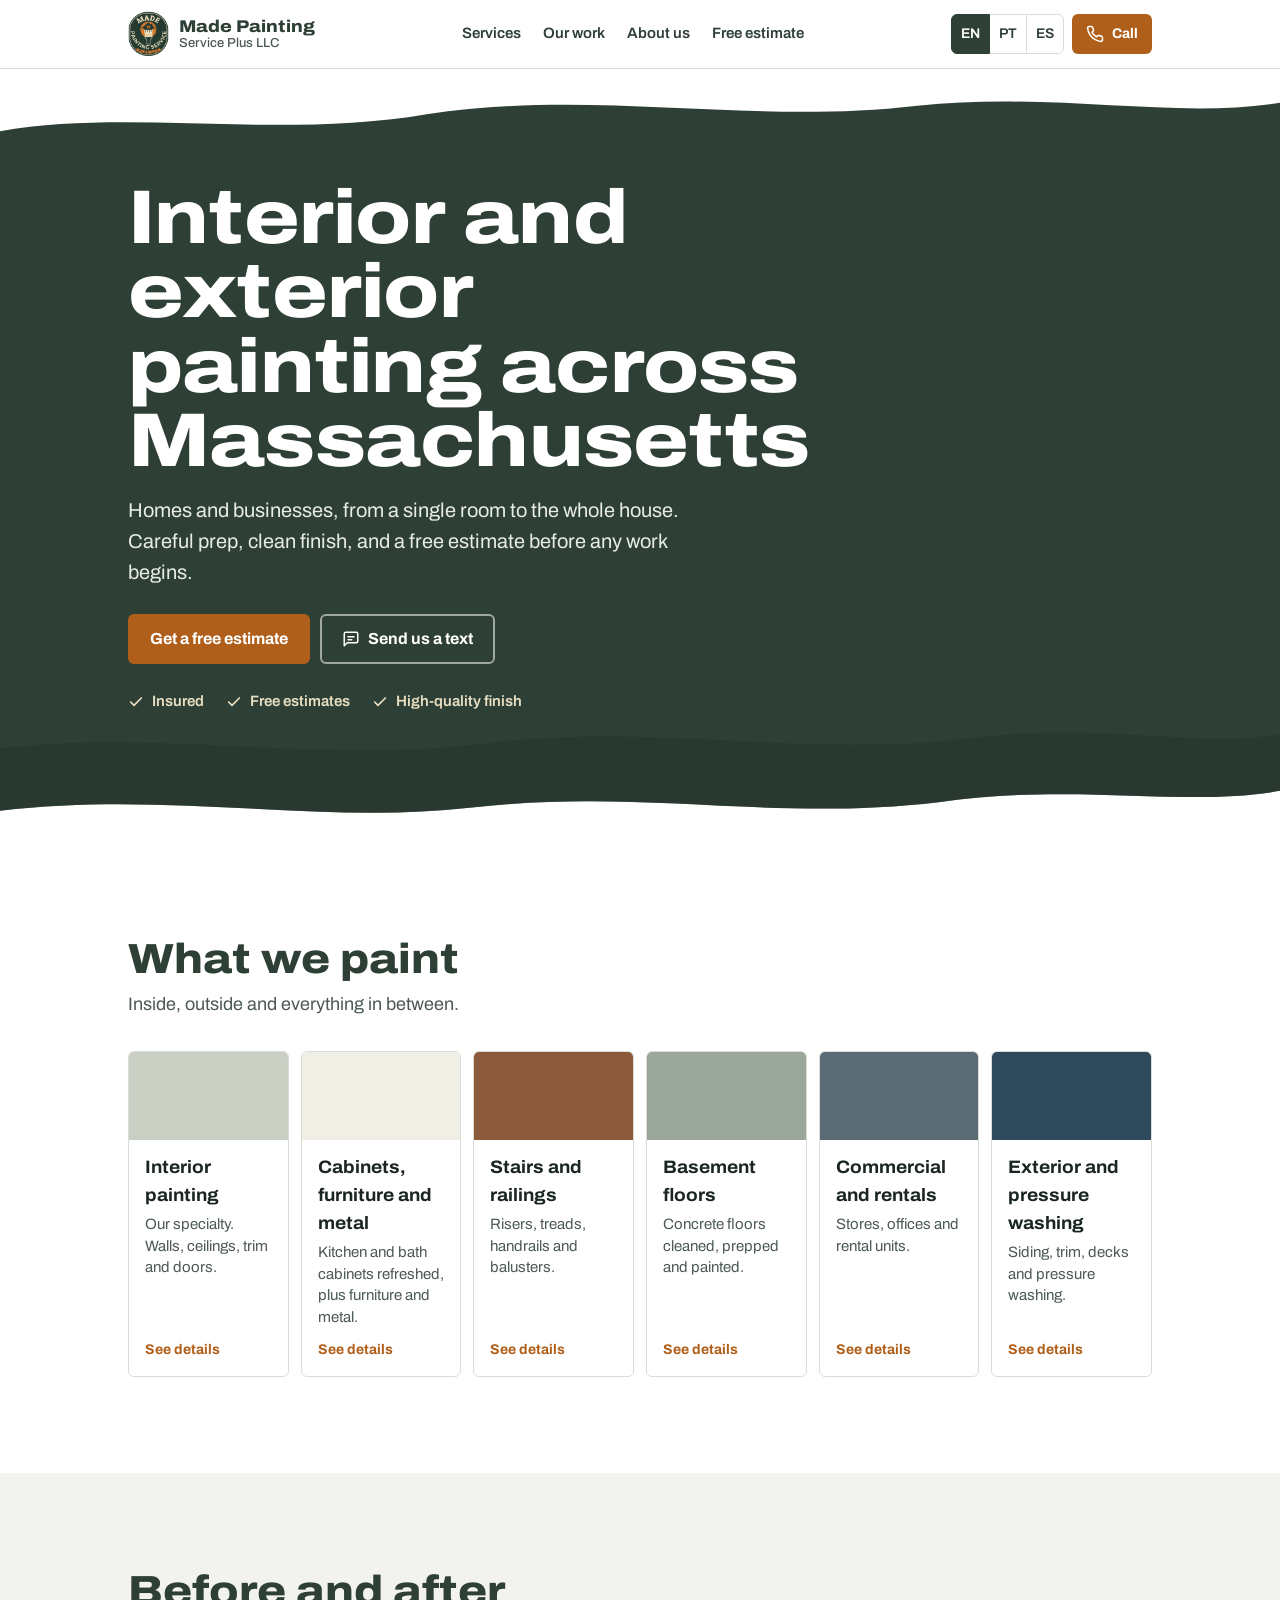
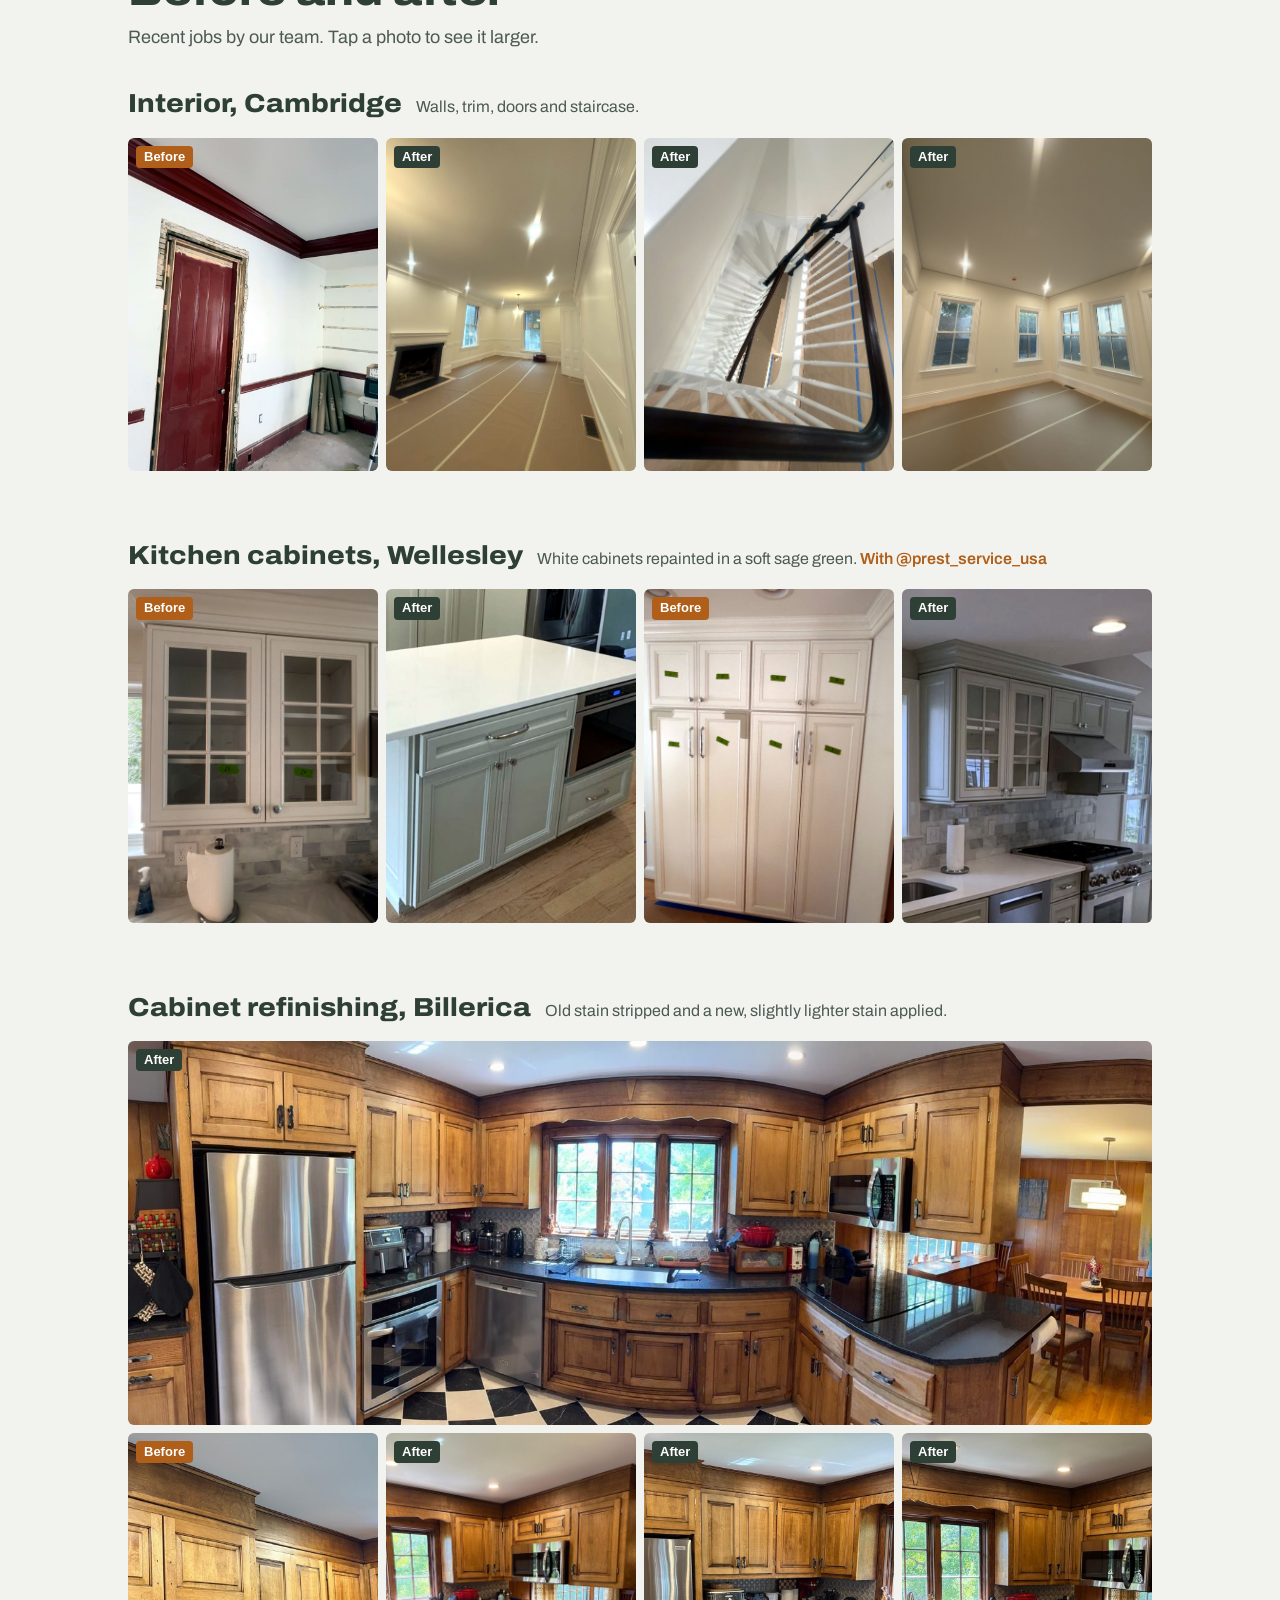
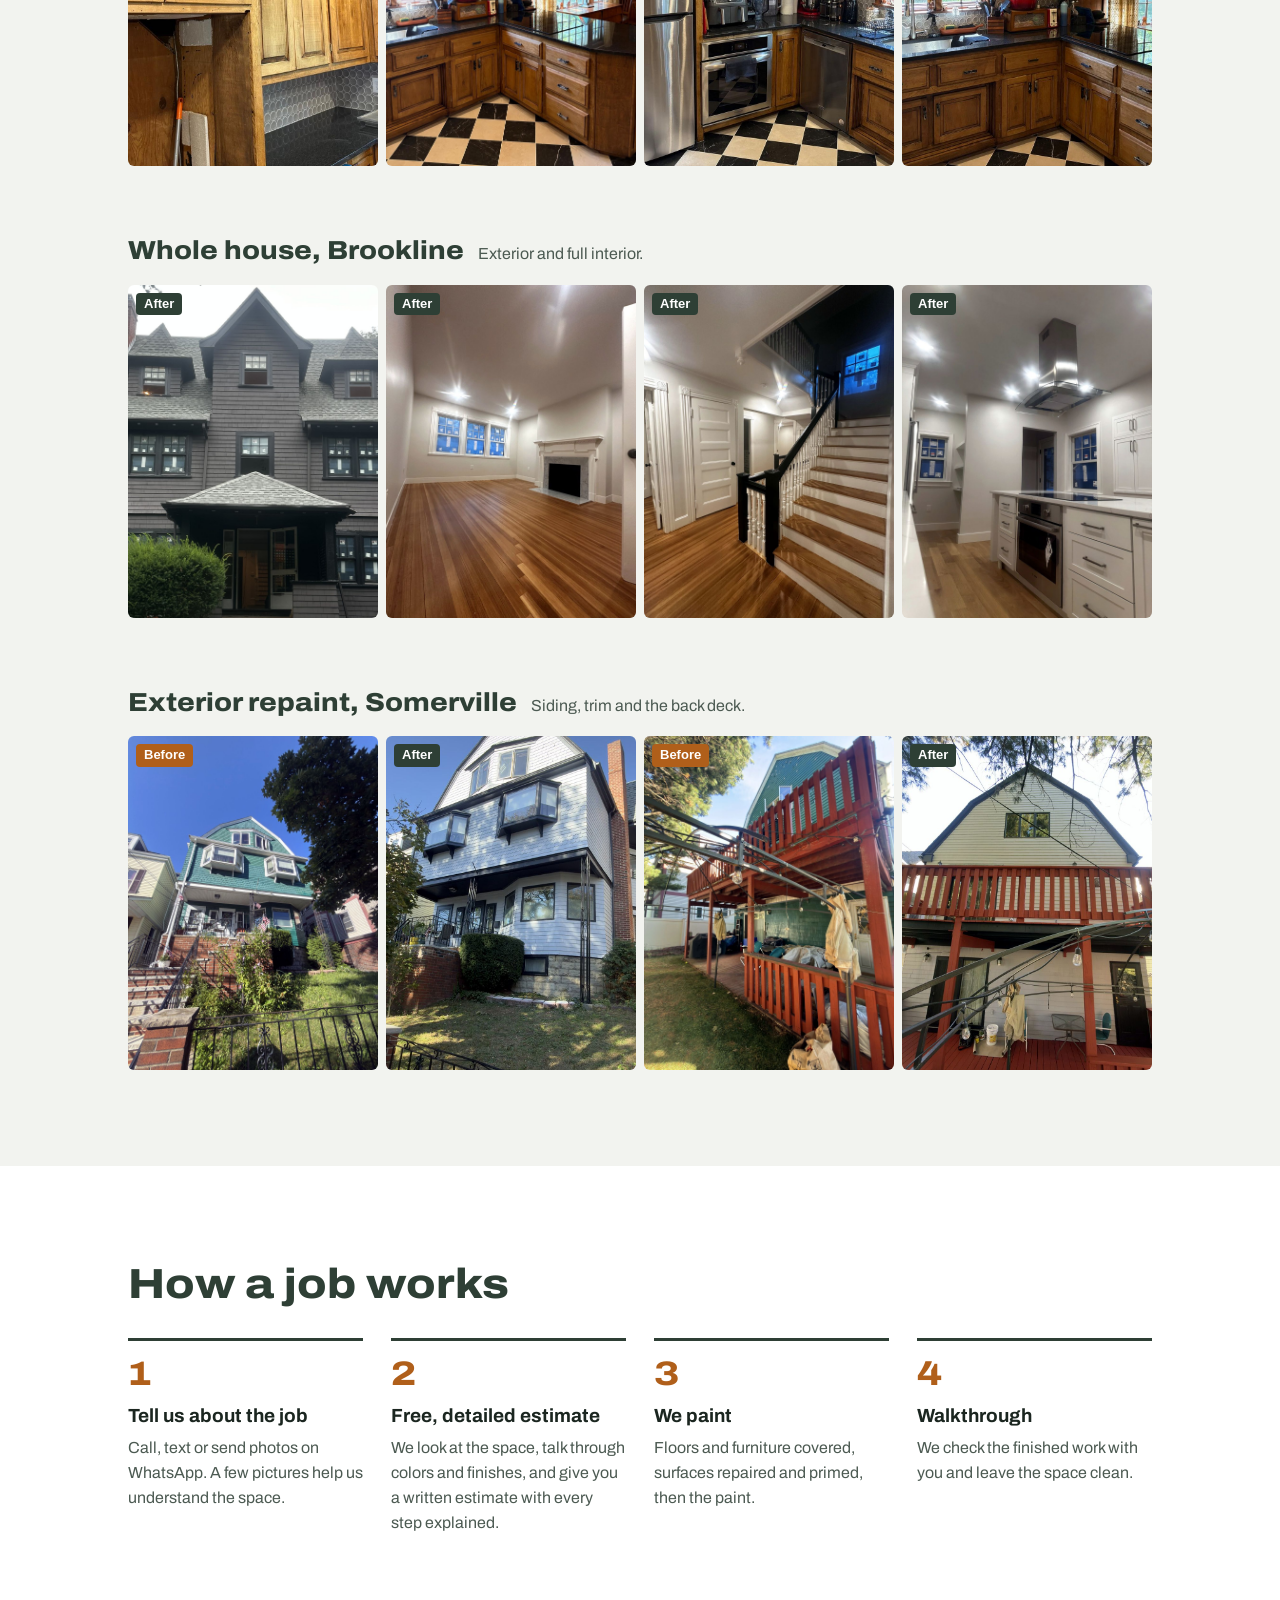
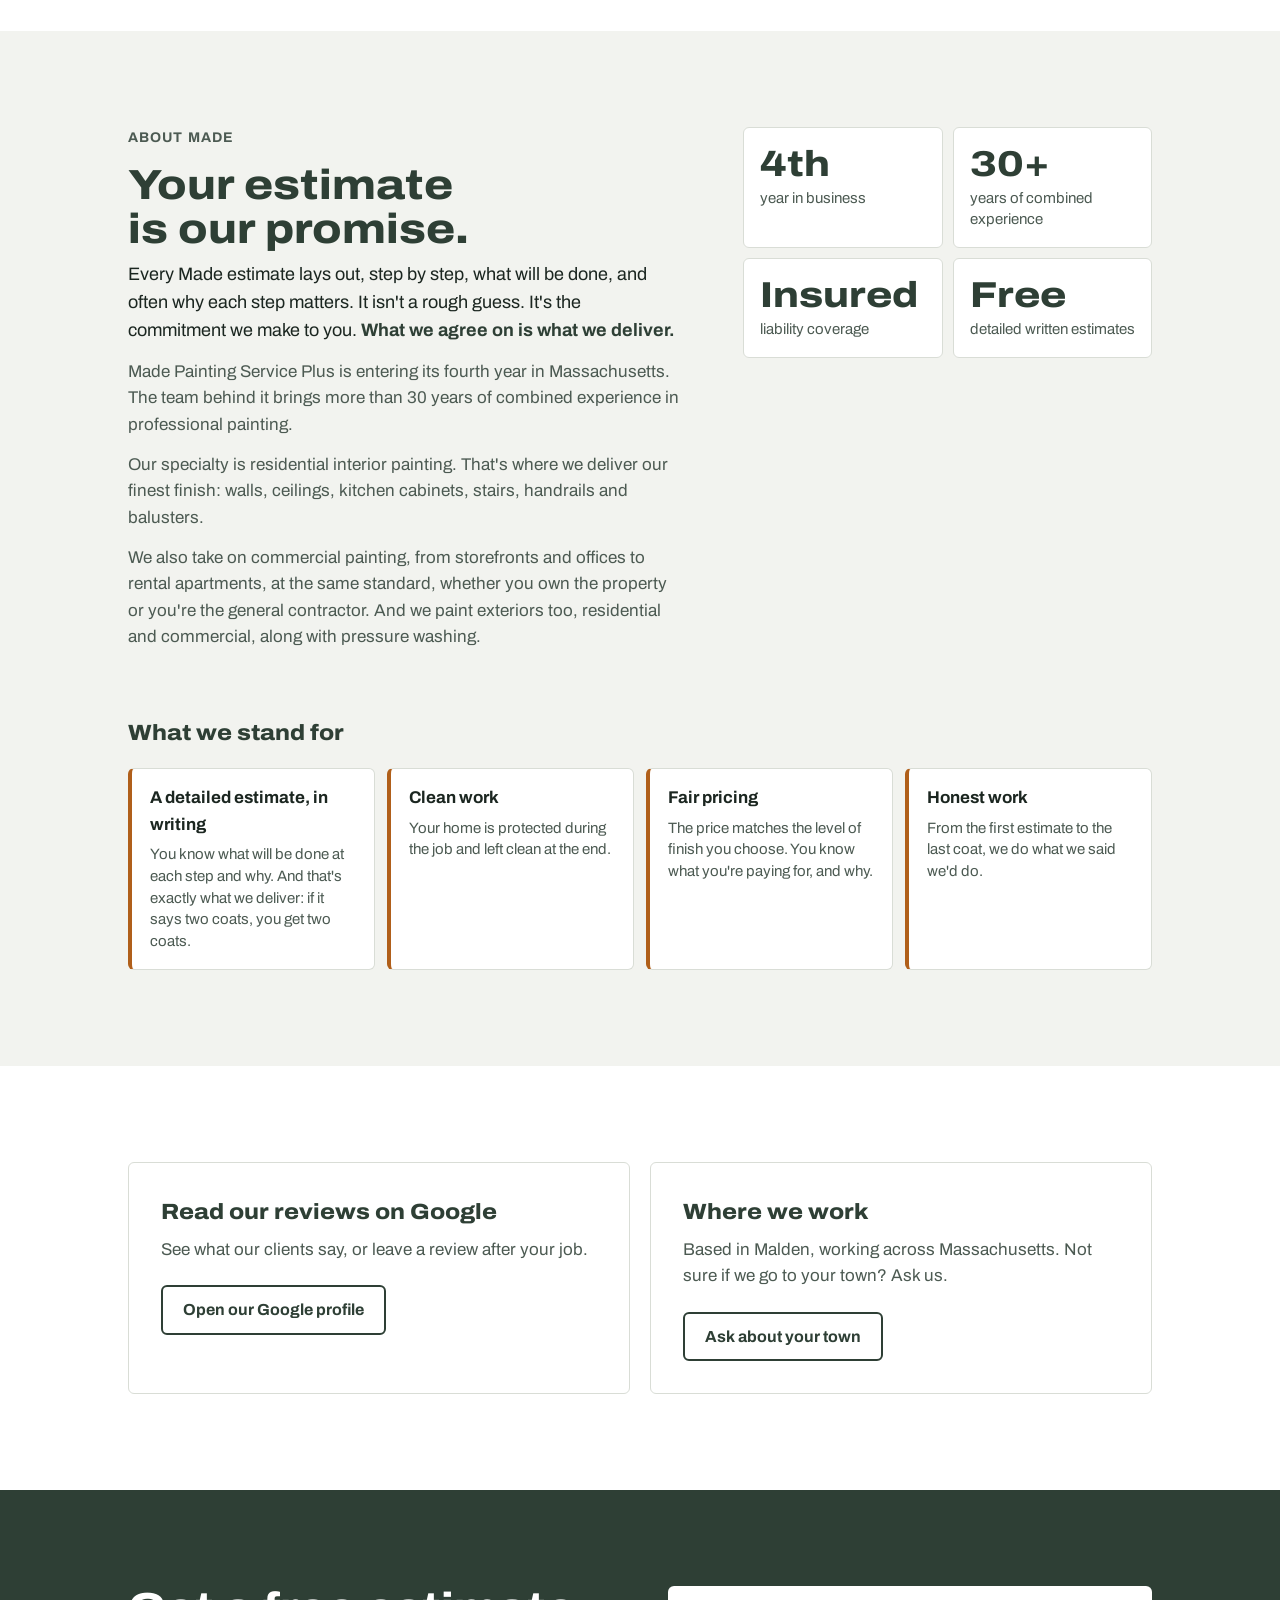
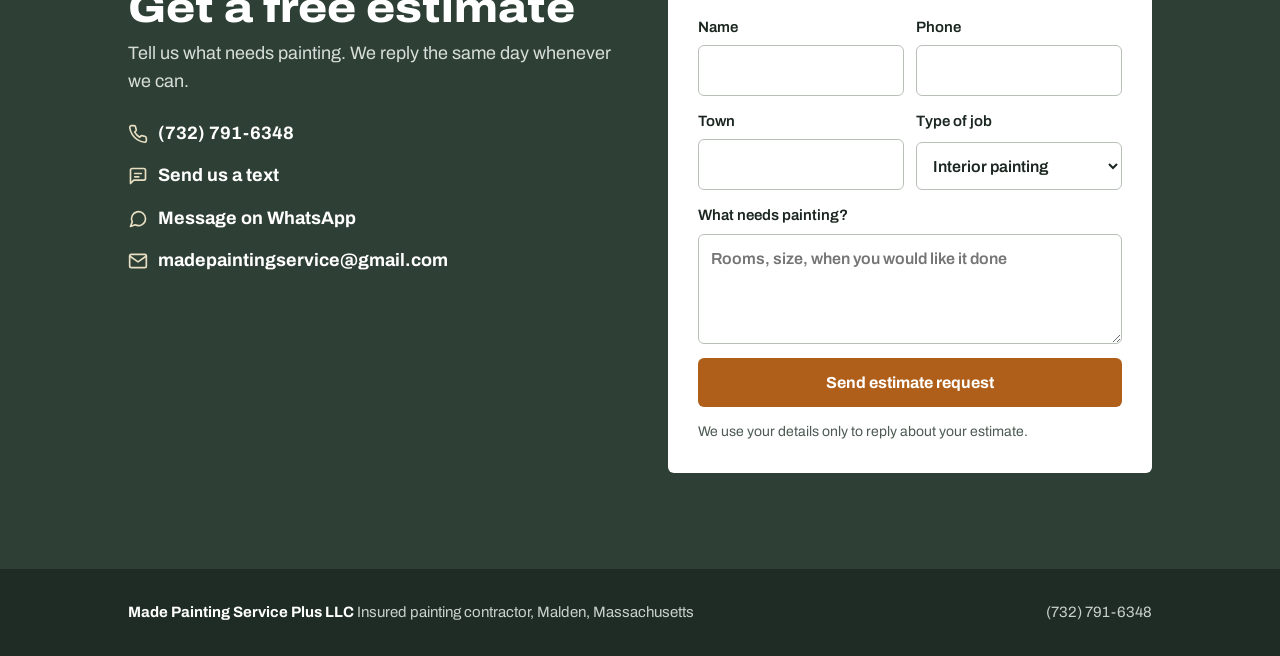
==== commit 008597de: "Menu no topo (Serviços, Trabalhos, Sobre nós, Orçamento) e fotos na ordem dos serviços Co-Authored-B" ====
--- a/index.html
+++ b/index.html
@@ -59,6 +59,14 @@
   .langs .lang:last-child { border-radius: 0 var(--radius) var(--radius) 0; }
   .langs .lang[aria-pressed="true"] { background: var(--forest); border-color: var(--forest); color: var(--white); position: relative; }
 
+  .mainnav { display: flex; gap: 4px 22px; font-size: 15px; font-weight: 600; }
+  .mainnav a { text-decoration: none; color: var(--forest); padding: 6px 0; white-space: nowrap; }
+  .mainnav a:hover { color: var(--copper); }
+  @media (max-width: 900px) {
+    .top .wrap { flex-wrap: wrap; height: auto; padding-top: 10px; padding-bottom: 0; }
+    .mainnav { order: 3; width: 100%; overflow-x: auto; gap: 18px; padding: 4px 0 8px; border-top: 1px solid var(--line); margin-top: 8px; }
+  }
+
   /* Buttons */
   .btn { display: inline-flex; align-items: center; justify-content: center; gap: 8px; font: inherit; font-weight: 700; font-size: 16px; text-decoration: none; border-radius: var(--radius); padding: 14px 20px; border: 2px solid transparent; cursor: pointer; line-height: 1.1; }
   .btn svg { width: 18px; height: 18px; flex: none; }
@@ -105,7 +113,7 @@
   .chip:hover { border-color: var(--forest); box-shadow: 0 2px 10px rgba(31,44,37,.08); }
   .chip-body { flex: 1; display: flex; flex-direction: column; }
   .chip-go { margin-top: auto; padding-top: 10px; font-size: 14px; font-weight: 700; color: var(--copper); }
-  .project, #estimate, #about { scroll-margin-top: 80px; }
+  .project, #estimate, #about, #services, #work { scroll-margin-top: 110px; }
   .chip-color { height: 88px; }
   .chip-body { padding: 14px 16px 16px; }
   .chip h3 { margin: 0 0 4px; font-size: 18px; font-weight: 700; font-variation-settings: "wdth" 106; }
@@ -212,6 +220,12 @@
       <img src="logo.png" alt="" width="42" height="46">
       <span class="brand-name">Made Painting<small>Service Plus LLC</small></span>
     </a>
+    <nav class="mainnav" aria-label="Main">
+      <a href="/#services" data-i18n="nav_services">Services</a>
+      <a href="/#work" data-i18n="nav_work">Our work</a>
+      <a href="/#about" data-i18n="nav_about">About us</a>
+      <a href="/#estimate" data-i18n="nav_est">Free estimate</a>
+    </nav>
     <div class="top-actions">
       <div class="langs" role="group" aria-label="Language / Idioma">
         <button type="button" class="lang" data-lang="en" lang="en" aria-pressed="true">EN</button>
@@ -272,13 +286,22 @@
         <p class="lead" data-i18n="work_lead">Recent jobs by our team. Tap a photo to see it larger.</p>
       </div>
       <div class="projects">
-      <article class="project" id="proj-somerville">
-        <div class="project-head"><h3 data-i18n="p_som">Exterior repaint, Somerville</h3><p><span data-i18n="p_som_d">Siding, trim and the back deck.</span></p></div>
+      <article class="project" id="proj-cambridge">
+        <div class="project-head"><h3 data-i18n="p_cam">Interior, Cambridge</h3><p><span data-i18n="p_cam_d">Walls, trim, doors and staircase.</span></p></div>
         <div class="shots">
-          <button type="button" class="shot"><img src="img/somerville-antes-1.jpg" alt="House front before painting" loading="lazy"><span class="tag before" data-i18n="before">Before</span></button>
-          <button type="button" class="shot"><img src="img/somerville-depois-1.jpg" alt="House front after painting" loading="lazy"><span class="tag" data-i18n="after">After</span></button>
-          <button type="button" class="shot"><img src="img/somerville-antes-2.jpg" alt="Back deck before" loading="lazy"><span class="tag before" data-i18n="before">Before</span></button>
-          <button type="button" class="shot"><img src="img/somerville-depois-2.jpg" alt="Back deck after" loading="lazy"><span class="tag" data-i18n="after">After</span></button>
+          <button type="button" class="shot"><img src="img/cambridge-antes.jpg" alt="Room before painting" loading="lazy"><span class="tag before" data-i18n="before">Before</span></button>
+          <button type="button" class="shot"><img src="img/cambridge-depois-1.jpg" alt="Living room after" loading="lazy"><span class="tag" data-i18n="after">After</span></button>
+          <button type="button" class="shot"><img src="img/cambridge-depois-2.jpg" alt="Staircase after" loading="lazy"><span class="tag" data-i18n="after">After</span></button>
+          <button type="button" class="shot"><img src="img/cambridge-depois-3.jpg" alt="Bedroom after" loading="lazy"><span class="tag" data-i18n="after">After</span></button>
+        </div>
+      </article>
+      <article class="project" id="proj-wellesley">
+        <div class="project-head"><h3 data-i18n="p_wel">Kitchen cabinets, Wellesley</h3><p><span data-i18n="p_wel_d">White cabinets repainted in a soft sage green.</span> <a href="https://www.instagram.com/prest_service_usa/" target="_blank" rel="noopener" data-i18n="p_wel_with">With @prest_service_usa</a></p></div>
+        <div class="shots">
+          <button type="button" class="shot"><img src="img/wellesley-antes-1.jpg" alt="Glass cabinets before" loading="lazy"><span class="tag before" data-i18n="before">Before</span></button>
+          <button type="button" class="shot"><img src="img/wellesley-depois-1.jpg" alt="Island after painting" loading="lazy"><span class="tag" data-i18n="after">After</span></button>
+          <button type="button" class="shot"><img src="img/wellesley-antes-2.jpg" alt="Pantry cabinets before" loading="lazy"><span class="tag before" data-i18n="before">Before</span></button>
+          <button type="button" class="shot"><img src="img/wellesley-depois-2.jpg" alt="Kitchen after painting" loading="lazy"><span class="tag" data-i18n="after">After</span></button>
         </div>
       </article>
       <article class="project" id="proj-billerica">
@@ -291,15 +314,6 @@
           <button type="button" class="shot"><img src="img/billerica-depois-3.jpg" alt="Finished cabinets around the sink" loading="lazy"><span class="tag" data-i18n="after">After</span></button>
         </div>
       </article>
-      <article class="project" id="proj-wellesley">
-        <div class="project-head"><h3 data-i18n="p_wel">Kitchen cabinets, Wellesley</h3><p><span data-i18n="p_wel_d">White cabinets repainted in a soft sage green.</span> <a href="https://www.instagram.com/prest_service_usa/" target="_blank" rel="noopener" data-i18n="p_wel_with">With @prest_service_usa</a></p></div>
-        <div class="shots">
-          <button type="button" class="shot"><img src="img/wellesley-antes-1.jpg" alt="Glass cabinets before" loading="lazy"><span class="tag before" data-i18n="before">Before</span></button>
-          <button type="button" class="shot"><img src="img/wellesley-depois-1.jpg" alt="Island after painting" loading="lazy"><span class="tag" data-i18n="after">After</span></button>
-          <button type="button" class="shot"><img src="img/wellesley-antes-2.jpg" alt="Pantry cabinets before" loading="lazy"><span class="tag before" data-i18n="before">Before</span></button>
-          <button type="button" class="shot"><img src="img/wellesley-depois-2.jpg" alt="Kitchen after painting" loading="lazy"><span class="tag" data-i18n="after">After</span></button>
-        </div>
-      </article>
       <article class="project" id="proj-brookline">
         <div class="project-head"><h3 data-i18n="p_bro">Whole house, Brookline</h3><p><span data-i18n="p_bro_d">Exterior and full interior.</span></p></div>
         <div class="shots">
@@ -309,13 +323,13 @@
           <button type="button" class="shot"><img src="img/brookline-depois-3.jpg" alt="Kitchen" loading="lazy"><span class="tag" data-i18n="after">After</span></button>
         </div>
       </article>
-      <article class="project" id="proj-cambridge">
-        <div class="project-head"><h3 data-i18n="p_cam">Interior, Cambridge</h3><p><span data-i18n="p_cam_d">Walls, trim, doors and staircase.</span></p></div>
+      <article class="project" id="proj-somerville">
+        <div class="project-head"><h3 data-i18n="p_som">Exterior repaint, Somerville</h3><p><span data-i18n="p_som_d">Siding, trim and the back deck.</span></p></div>
         <div class="shots">
-          <button type="button" class="shot"><img src="img/cambridge-antes.jpg" alt="Room before painting" loading="lazy"><span class="tag before" data-i18n="before">Before</span></button>
-          <button type="button" class="shot"><img src="img/cambridge-depois-1.jpg" alt="Living room after" loading="lazy"><span class="tag" data-i18n="after">After</span></button>
-          <button type="button" class="shot"><img src="img/cambridge-depois-2.jpg" alt="Staircase after" loading="lazy"><span class="tag" data-i18n="after">After</span></button>
-          <button type="button" class="shot"><img src="img/cambridge-depois-3.jpg" alt="Bedroom after" loading="lazy"><span class="tag" data-i18n="after">After</span></button>
+          <button type="button" class="shot"><img src="img/somerville-antes-1.jpg" alt="House front before painting" loading="lazy"><span class="tag before" data-i18n="before">Before</span></button>
+          <button type="button" class="shot"><img src="img/somerville-depois-1.jpg" alt="House front after painting" loading="lazy"><span class="tag" data-i18n="after">After</span></button>
+          <button type="button" class="shot"><img src="img/somerville-antes-2.jpg" alt="Back deck before" loading="lazy"><span class="tag before" data-i18n="before">Before</span></button>
+          <button type="button" class="shot"><img src="img/somerville-depois-2.jpg" alt="Back deck after" loading="lazy"><span class="tag" data-i18n="after">After</span></button>
         </div>
       </article>
       </div>
@@ -501,6 +515,7 @@
     s5: "Comercial e aluguel", s5d: "Lojas, salas e apartamentos de aluguel.",
     s6: "Externa e pressure washing", s6d: "Siding, acabamentos, decks e lavagem com pressão.",
     chip_det: "Ver detalhes",
+    nav_services: "Serviços", nav_work: "Trabalhos", nav_about: "Sobre nós", nav_est: "Orçamento",
     foot: "Empresa de pintura com seguro, Malden, Massachusetts"
   };
   var es = {
@@ -563,6 +578,7 @@
     s5: "Comercial y alquiler", s5d: "Locales, oficinas y apartamentos de alquiler.",
     s6: "Exterior y lavado a presión", s6d: "Siding, molduras, decks y lavado a presión.",
     chip_det: "Ver detalles",
+    nav_services: "Servicios", nav_work: "Trabajos", nav_about: "Nosotros", nav_est: "Presupuesto",
     foot: "Empresa de pintura asegurada, Malden, Massachusetts"
   };
   var en = {};
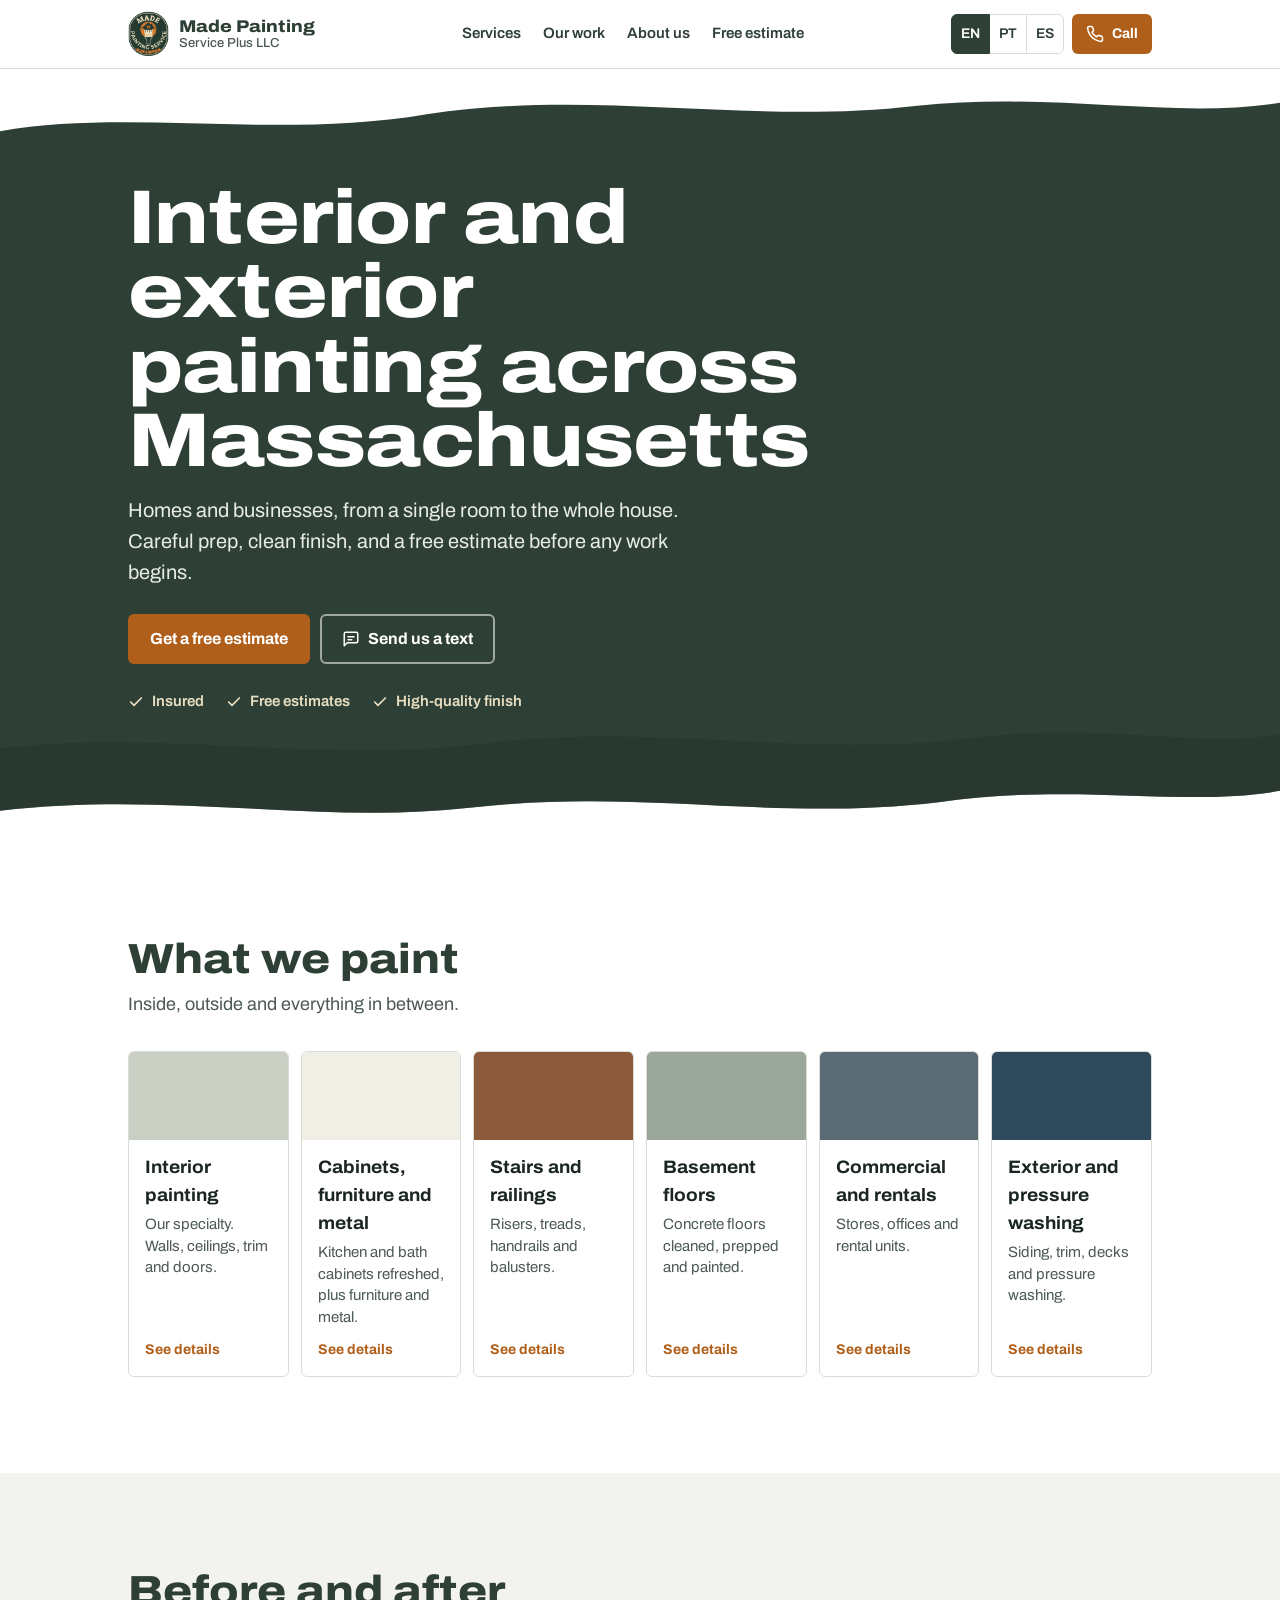
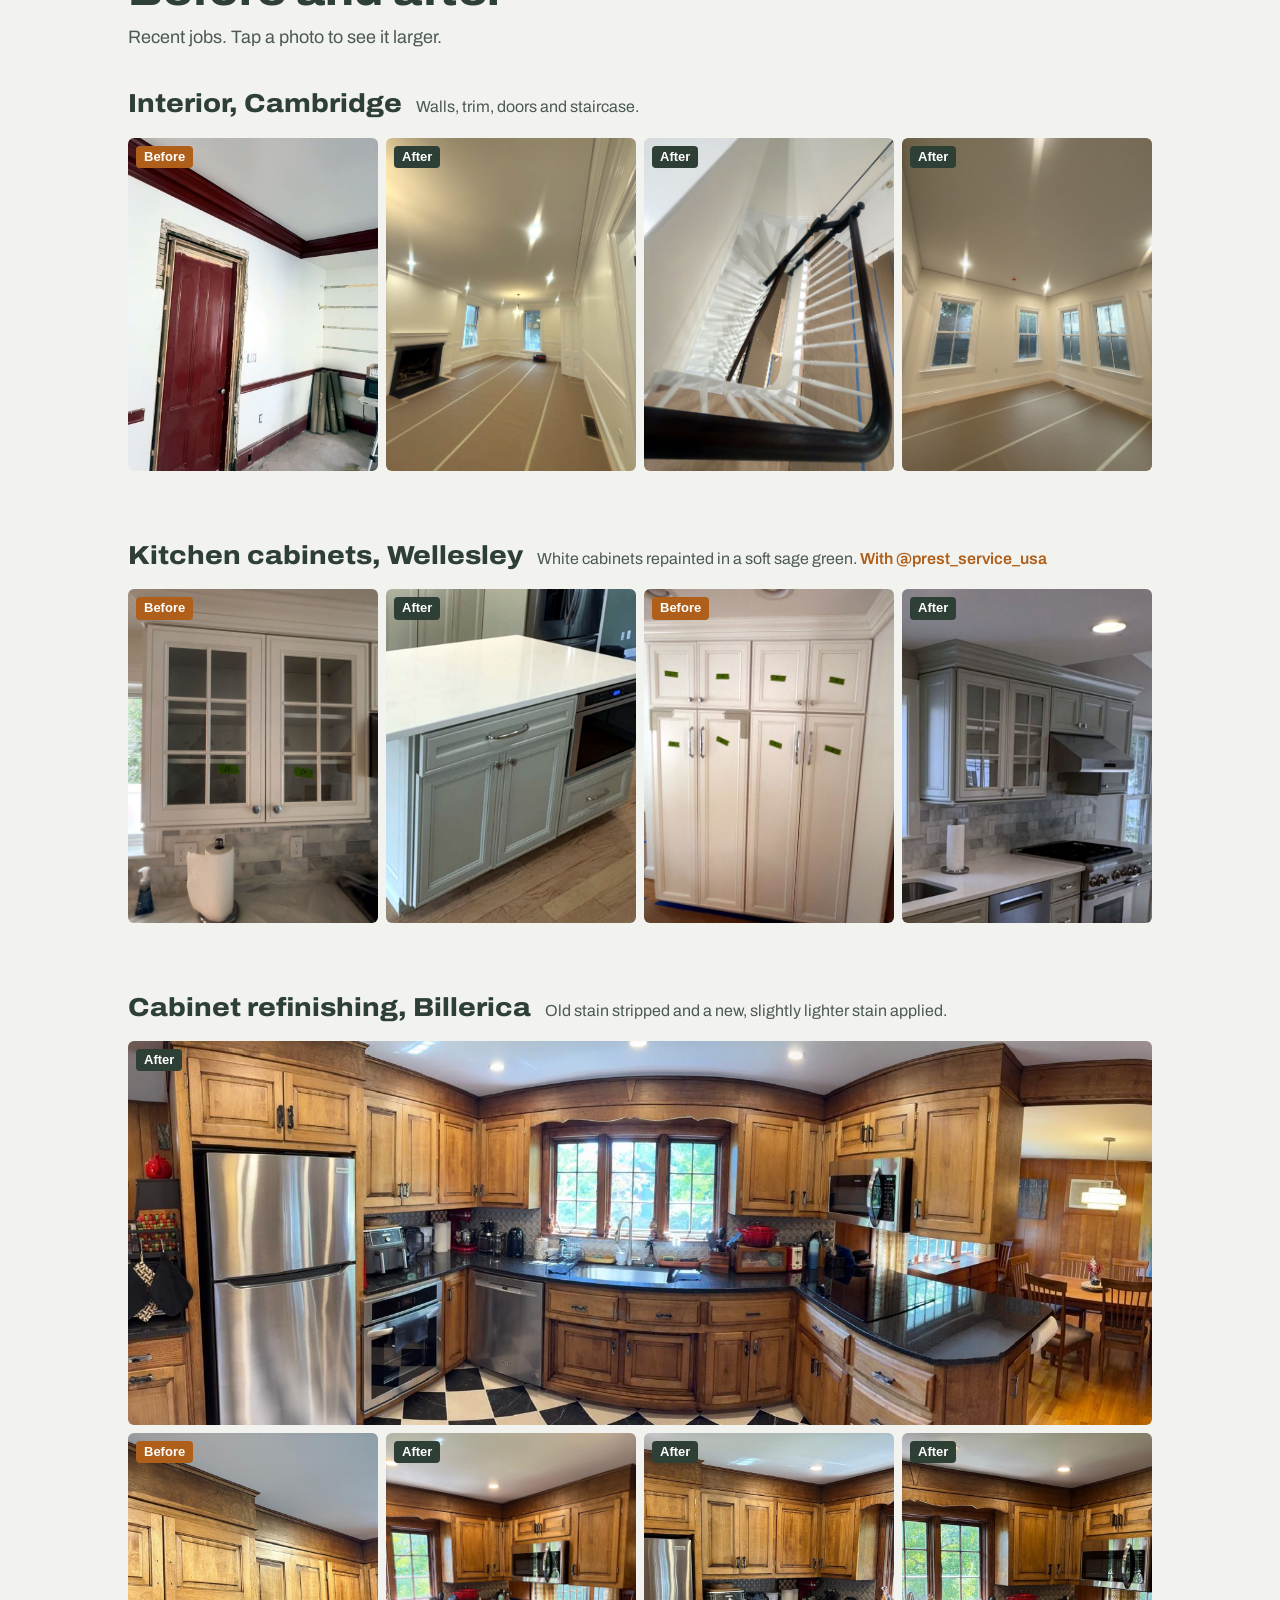
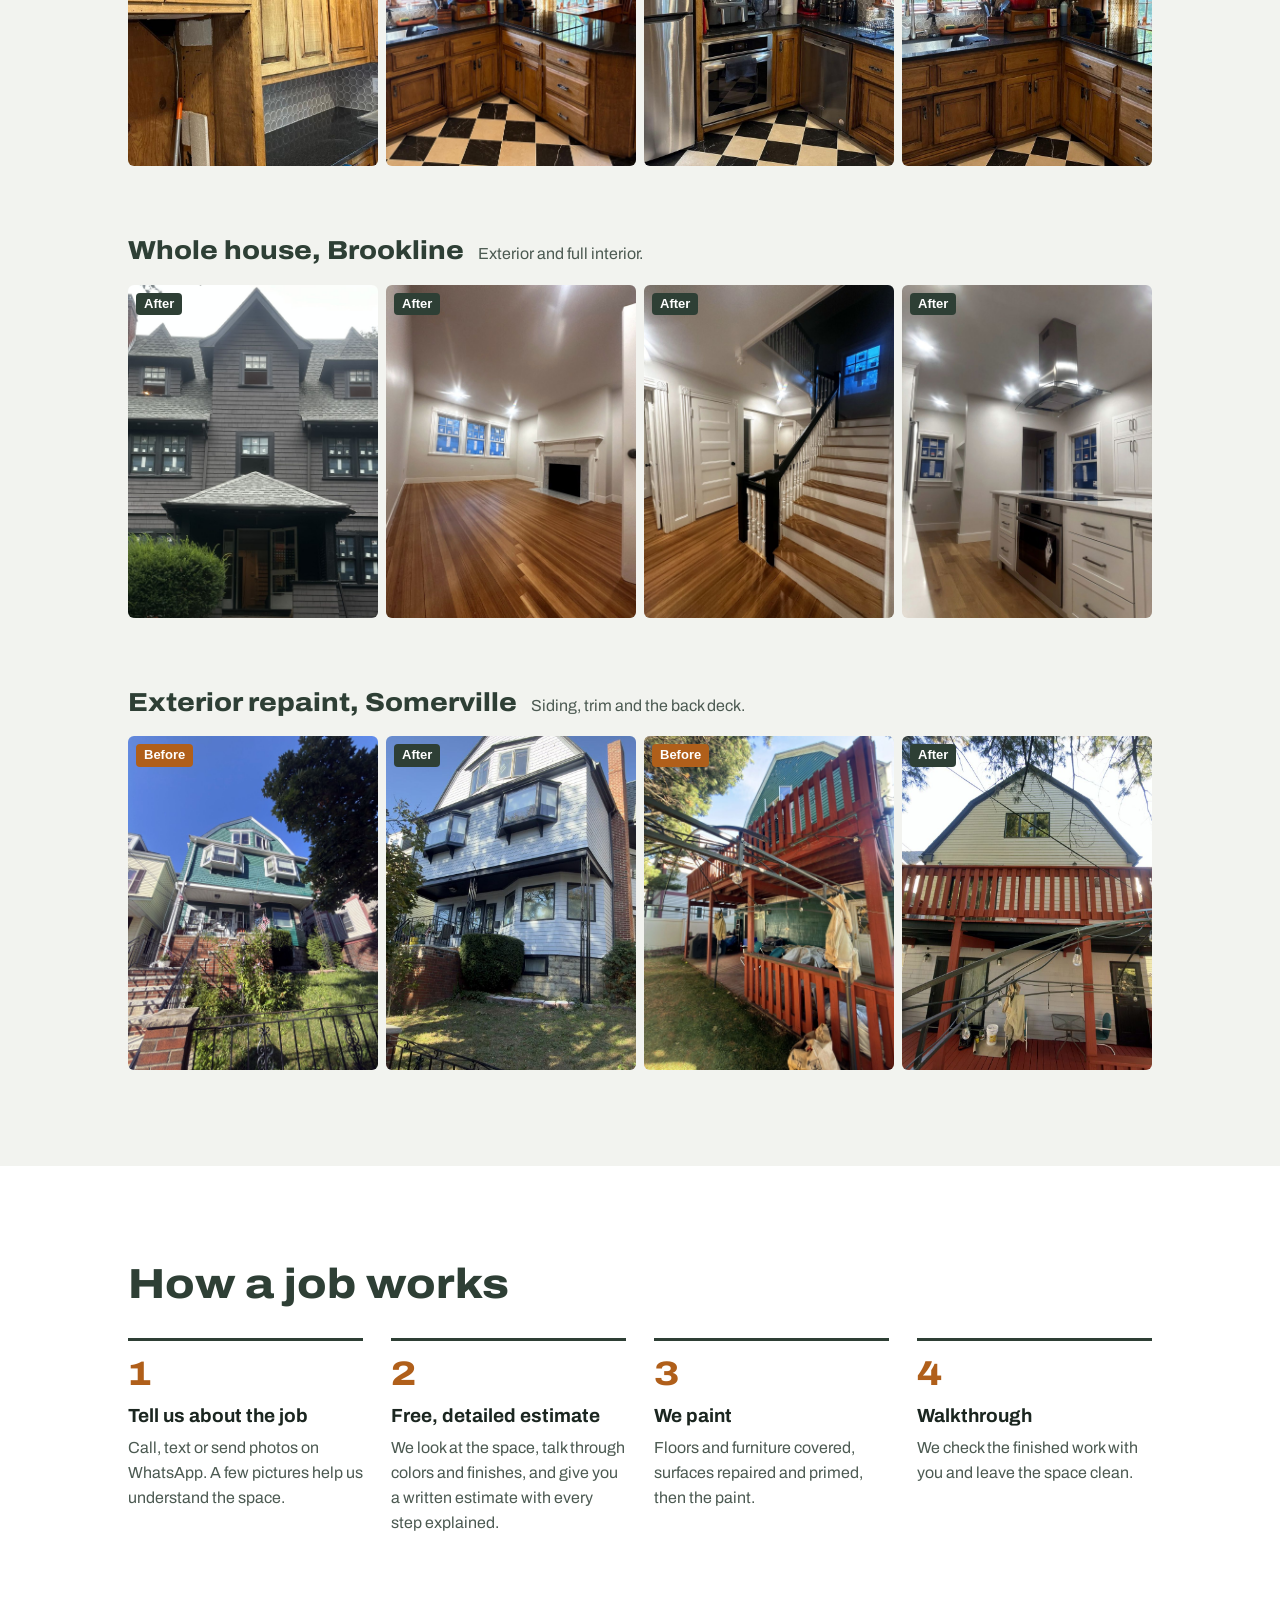
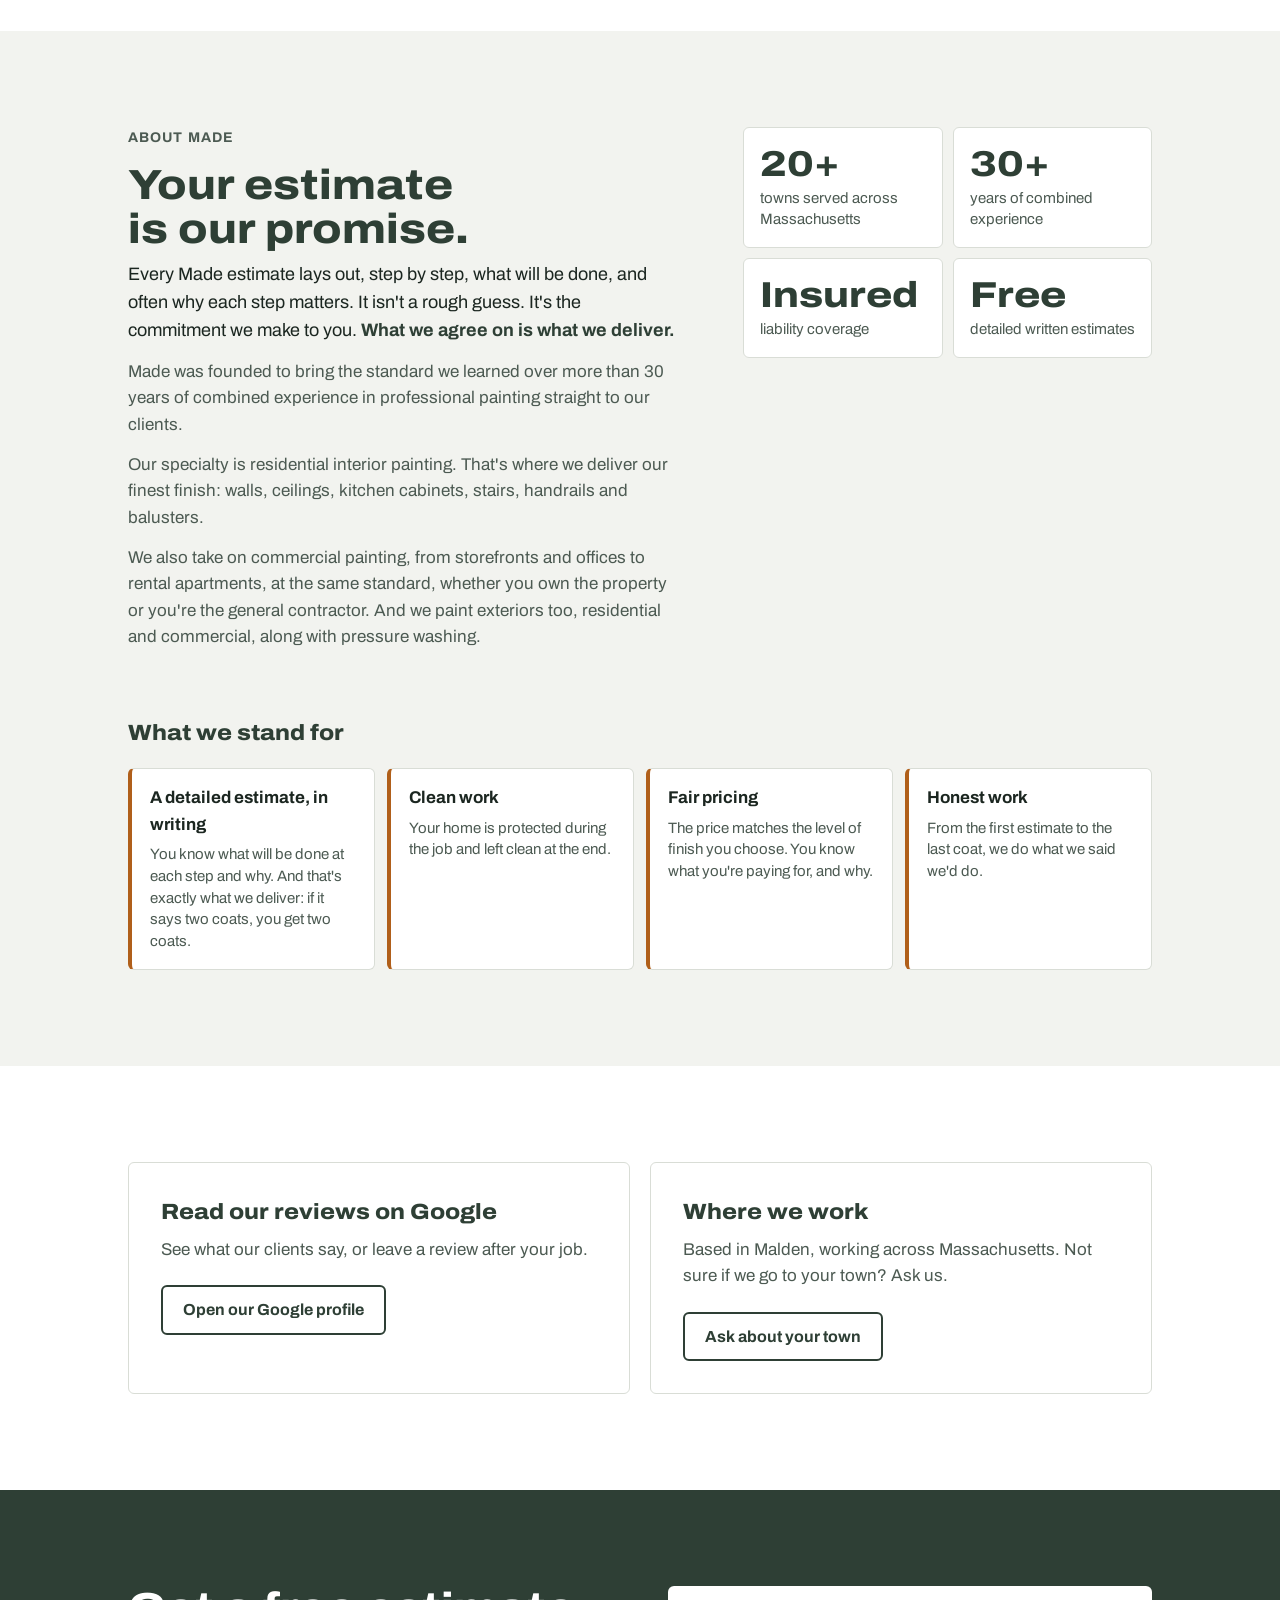
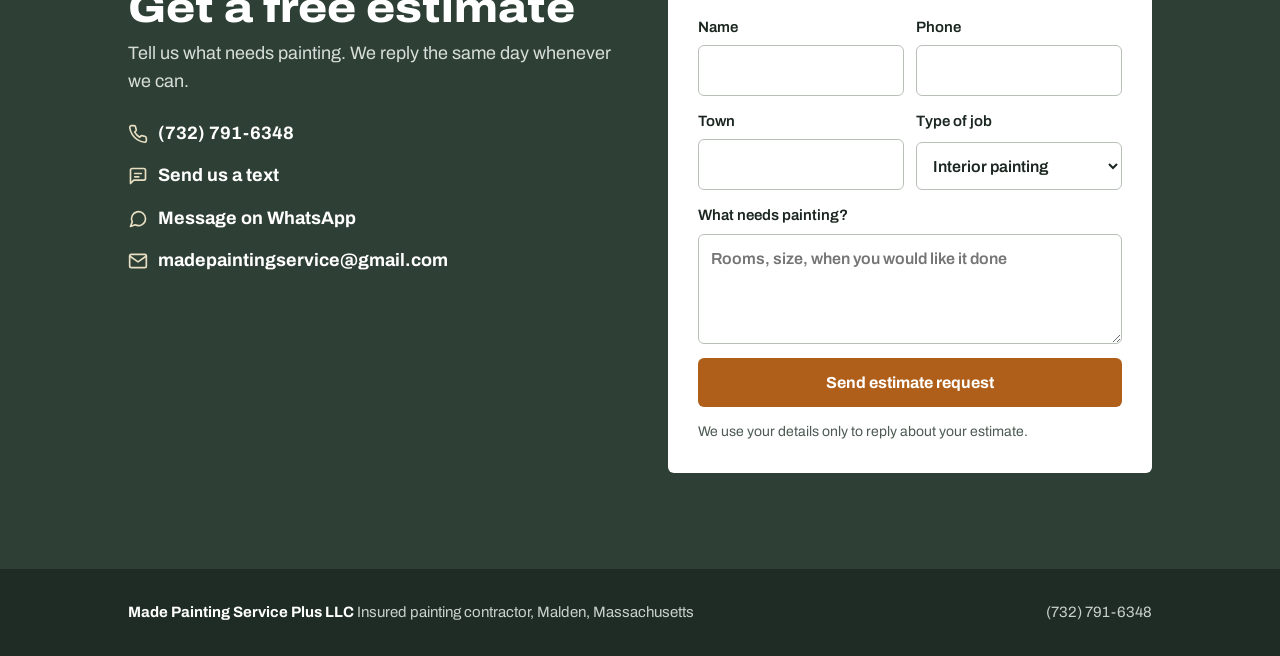
==== commit 63241272: "Sem 'equipe' nos textos; cartão '4º ano' vira '20+ cidades'; origem no lugar da idade Co-Authored-By" ====
--- a/index.html
+++ b/index.html
@@ -283,7 +283,7 @@
     <div class="wrap">
       <div class="section-head">
         <h2 id="work-h" data-i18n="work_h">Before and after</h2>
-        <p class="lead" data-i18n="work_lead">Recent jobs by our team. Tap a photo to see it larger.</p>
+        <p class="lead" data-i18n="work_lead">Recent jobs. Tap a photo to see it larger.</p>
       </div>
       <div class="projects">
       <article class="project" id="proj-cambridge">
@@ -361,12 +361,12 @@
           <p class="eyebrow" data-i18n="ab_eye">About Made</p>
           <h2 id="about-h" data-i18n="ab_h">Your estimate is our promise.</h2>
           <p class="promise"><span data-i18n="ab_p1">Every Made estimate lays out, step by step, what will be done, and often why each step matters. It isn't a rough guess. It's the commitment we make to you.</span> <strong data-i18n="ab_p1b">What we agree on is what we deliver.</strong></p>
-          <p data-i18n="ab_p2">Made Painting Service Plus is entering its fourth year in Massachusetts. The team behind it brings more than 30 years of combined experience in professional painting.</p>
+          <p data-i18n="ab_p2">Made was founded to bring the standard we learned over more than 30 years of combined experience in professional painting straight to our clients.</p>
           <p data-i18n="ab_p3">Our specialty is residential interior painting. That's where we deliver our finest finish: walls, ceilings, kitchen cabinets, stairs, handrails and balusters.</p>
           <p data-i18n="ab_p4">We also take on commercial painting, from storefronts and offices to rental apartments, at the same standard, whether you own the property or you're the general contractor. And we paint exteriors too, residential and commercial, along with pressure washing.</p>
         </div>
         <ul class="stats">
-          <li><b data-i18n="ab_n1">4th</b><span data-i18n="ab_n1d">year in business</span></li>
+          <li><b>20+</b><span data-i18n="ab_n1d">towns served across Massachusetts</span></li>
           <li><b>30+</b><span data-i18n="ab_n2d">years of combined experience</span></li>
           <li><b data-i18n="ab_n3">Insured</b><span data-i18n="ab_n3d">liability coverage</span></li>
           <li><b data-i18n="ab_n4">Free</b><span data-i18n="ab_n4d">detailed written estimates</span></li>
@@ -476,7 +476,7 @@
     s8: "Lavagem com pressão", s8d: "Siding, decks e garagens, sozinha ou antes da pintura.",
     chip_see: "Ver nosso trabalho", chip_ask: "Pedir preço", o8: "Remoção de papel de parede", o9: "Móveis e metal",
     work_h: "Antes e depois",
-    work_lead: "Trabalhos recentes da nossa equipe. Toque numa foto para ampliar.", progress: "Em andamento", close: "Fechar",
+    work_lead: "Trabalhos recentes. Toque numa foto para ampliar.", progress: "Em andamento", close: "Fechar",
     p_som: "Pintura externa, Somerville", p_som_d: "Siding, acabamentos e o deck dos fundos.",
     p_bil: "Renovação de armários, Billerica", p_bil_d: "Stain antigo removido e um novo, um pouco mais claro, aplicado.",
     p_wel: "Armários de cozinha, Wellesley", p_wel_d: "Armários brancos repintados em verde-sálvia.", p_wel_with: "Com @prest_service_usa",
@@ -490,10 +490,10 @@
     ab_eye: "Sobre a Made", ab_h: "Seu orçamento é a nossa promessa.",
     ab_p1: "Cada orçamento da Made traz o passo a passo do que será feito, e muitas vezes o porquê de cada etapa. Não é uma estimativa vaga: é o compromisso que assumimos com você.",
     ab_p1b: "O que combinamos é o que entregamos.",
-    ab_p2: "A Made Painting Service Plus está entrando no seu quarto ano em Massachusetts. A equipe por trás dela soma mais de 30 anos de experiência em pintura profissional.",
+    ab_p2: "A Made nasceu para levar direto ao cliente o padrão que aprendemos em mais de 30 anos de experiência somada em pintura profissional.",
     ab_p3: "Nossa especialidade é pintura interna residencial. É onde entregamos nosso acabamento mais fino: paredes, tetos, armários de cozinha, escadas, corrimãos e balaústres.",
     ab_p4: "Também atendemos pintura comercial, de lojas e salas a apartamentos de aluguel, com o mesmo padrão, seja o cliente o dono do imóvel ou o general contractor. E fazemos pintura externa, residencial e comercial, além de pressure washing.",
-    ab_n1: "4º", ab_n1d: "ano de empresa", ab_n2d: "anos de experiência somados", ab_n3: "Segurados", ab_n3d: "seguro de responsabilidade civil", ab_n4: "Grátis", ab_n4d: "orçamento detalhado por escrito",
+    ab_n1d: "cidades atendidas em Massachusetts", ab_n2d: "anos de experiência somados", ab_n3: "Segurados", ab_n3d: "seguro de responsabilidade civil", ab_n4: "Grátis", ab_n4d: "orçamento detalhado por escrito",
     val_h: "No que acreditamos",
     v1: "Orçamento detalhado, por escrito", v1d: "Você sabe o que será feito em cada etapa e por quê. E é exatamente isso que entregamos: se está escrito duas demãos, são duas demãos.",
     v2: "Trabalho limpo", v2d: "Sua casa é protegida durante a obra e entregue limpa no final.",
@@ -539,7 +539,7 @@
     s8: "Lavado a presión", s8d: "Siding, decks y entradas, solo o antes de pintar.",
     chip_see: "Ver nuestro trabajo", chip_ask: "Pedir precio", o8: "Retiro de papel tapiz", o9: "Muebles y metal",
     work_h: "Antes y después",
-    work_lead: "Trabajos recientes de nuestro equipo. Toque una foto para ampliarla.", progress: "En proceso", close: "Cerrar",
+    work_lead: "Trabajos recientes. Toque una foto para ampliarla.", progress: "En proceso", close: "Cerrar",
     p_som: "Pintura exterior, Somerville", p_som_d: "Siding, molduras y el deck trasero.",
     p_bil: "Renovación de gabinetes, Billerica", p_bil_d: "Tinte viejo retirado y uno nuevo, un poco más claro, aplicado.",
     p_wel: "Gabinetes de cocina, Wellesley", p_wel_d: "Gabinetes blancos repintados en verde salvia.", p_wel_with: "Con @prest_service_usa",
@@ -553,10 +553,10 @@
     ab_eye: "Sobre Made", ab_h: "Su presupuesto es nuestra promesa.",
     ab_p1: "Cada presupuesto de Made detalla, paso a paso, lo que se va a hacer, y muchas veces por qué cada paso es necesario. No es un cálculo aproximado: es el compromiso que asumimos con usted.",
     ab_p1b: "Lo que acordamos es lo que entregamos.",
-    ab_p2: "Made Painting Service Plus está entrando en su cuarto año en Massachusetts. El equipo detrás suma más de 30 años de experiencia en pintura profesional.",
+    ab_p2: "Made nació para llevar directamente al cliente el estándar que aprendimos en más de 30 años de experiencia sumada en pintura profesional.",
     ab_p3: "Nuestra especialidad es la pintura interior residencial. Ahí entregamos nuestro mejor acabado: paredes, techos, gabinetes de cocina, escaleras, pasamanos y balaústres.",
     ab_p4: "También hacemos pintura comercial, desde locales y oficinas hasta apartamentos de alquiler, con el mismo estándar, ya sea usted el dueño de la propiedad o el contratista general. Y pintamos exteriores, residenciales y comerciales, además de lavado a presión.",
-    ab_n1: "4.º", ab_n1d: "año en el negocio", ab_n2d: "años de experiencia sumados", ab_n3: "Asegurados", ab_n3d: "seguro de responsabilidad civil", ab_n4: "Gratis", ab_n4d: "presupuesto detallado por escrito",
+    ab_n1d: "ciudades atendidas en Massachusetts", ab_n2d: "años de experiencia sumados", ab_n3: "Asegurados", ab_n3d: "seguro de responsabilidad civil", ab_n4: "Gratis", ab_n4d: "presupuesto detallado por escrito",
     val_h: "En lo que creemos",
     v1: "Presupuesto detallado, por escrito", v1d: "Usted sabe qué se hará en cada paso y por qué. Y eso es exactamente lo que entregamos: si dice dos manos, son dos manos.",
     v2: "Trabajo limpio", v2d: "Su casa queda protegida durante el trabajo y se entrega limpia al final.",
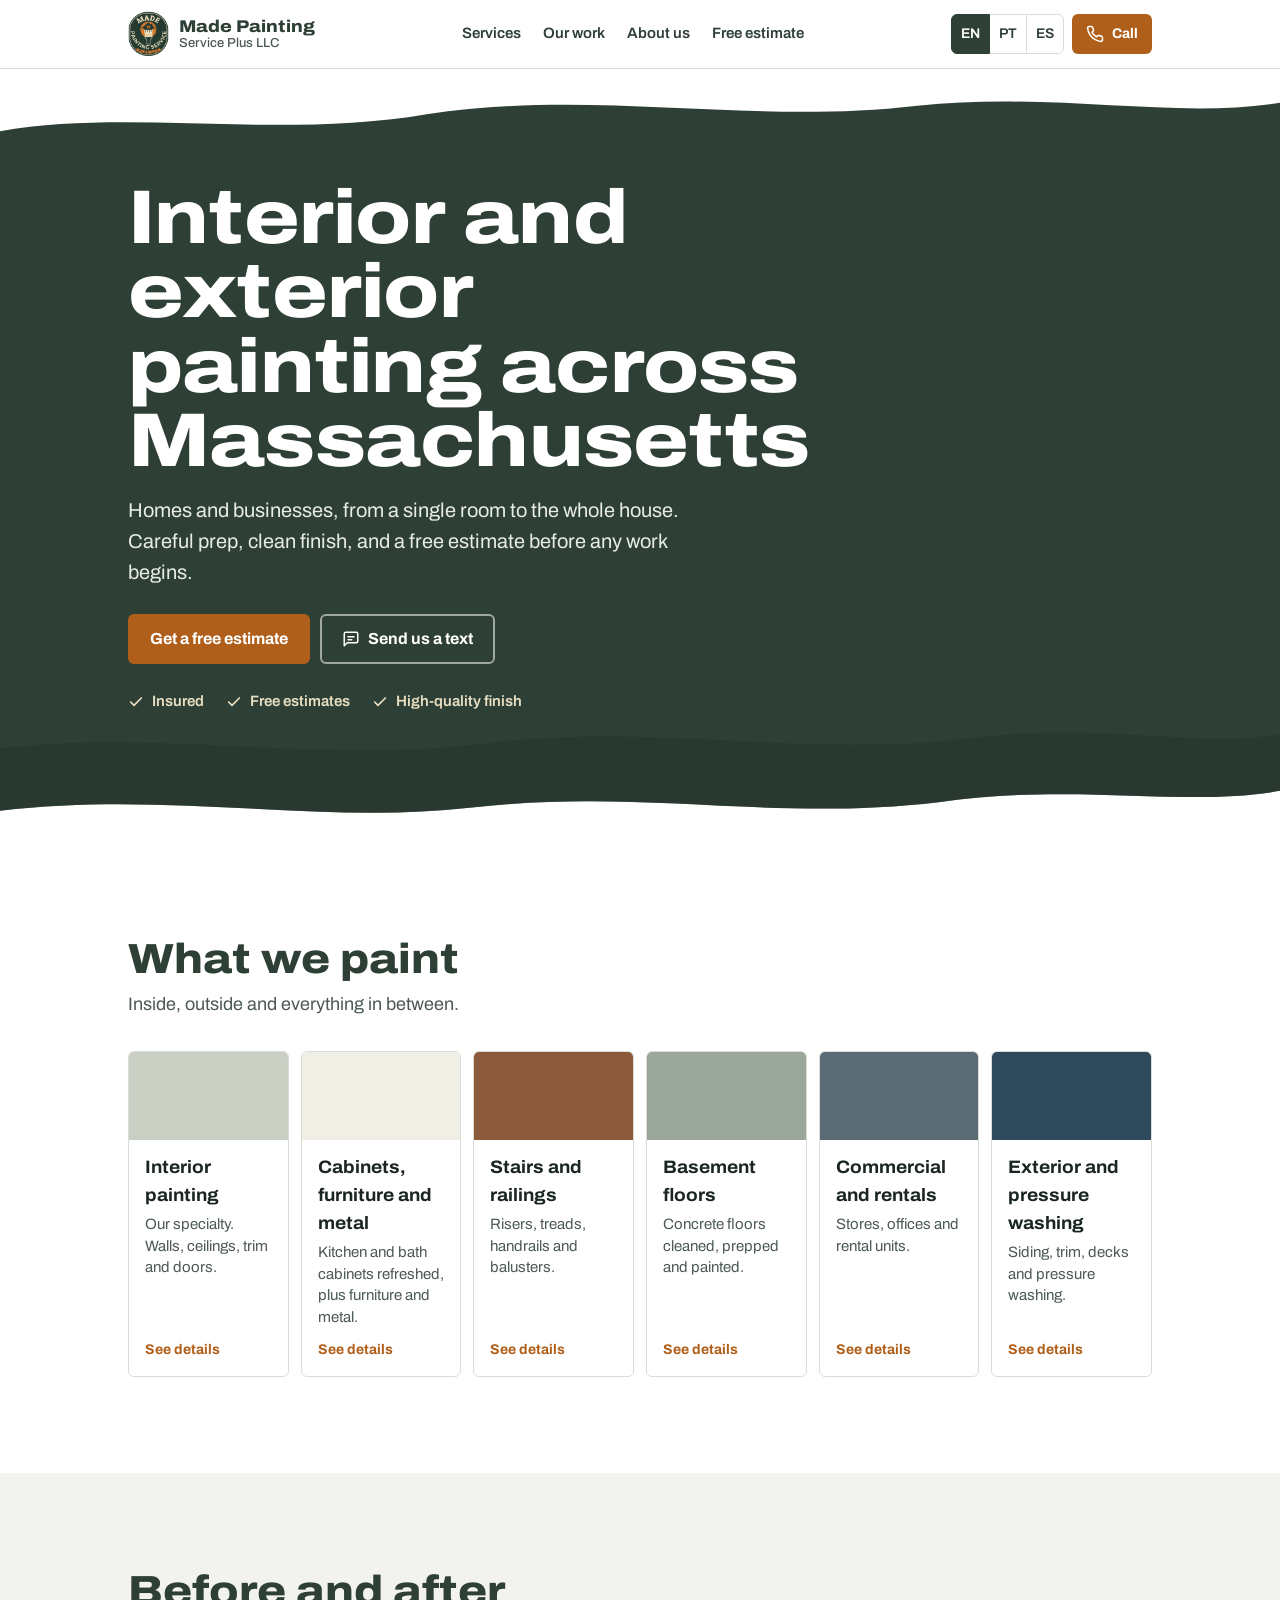
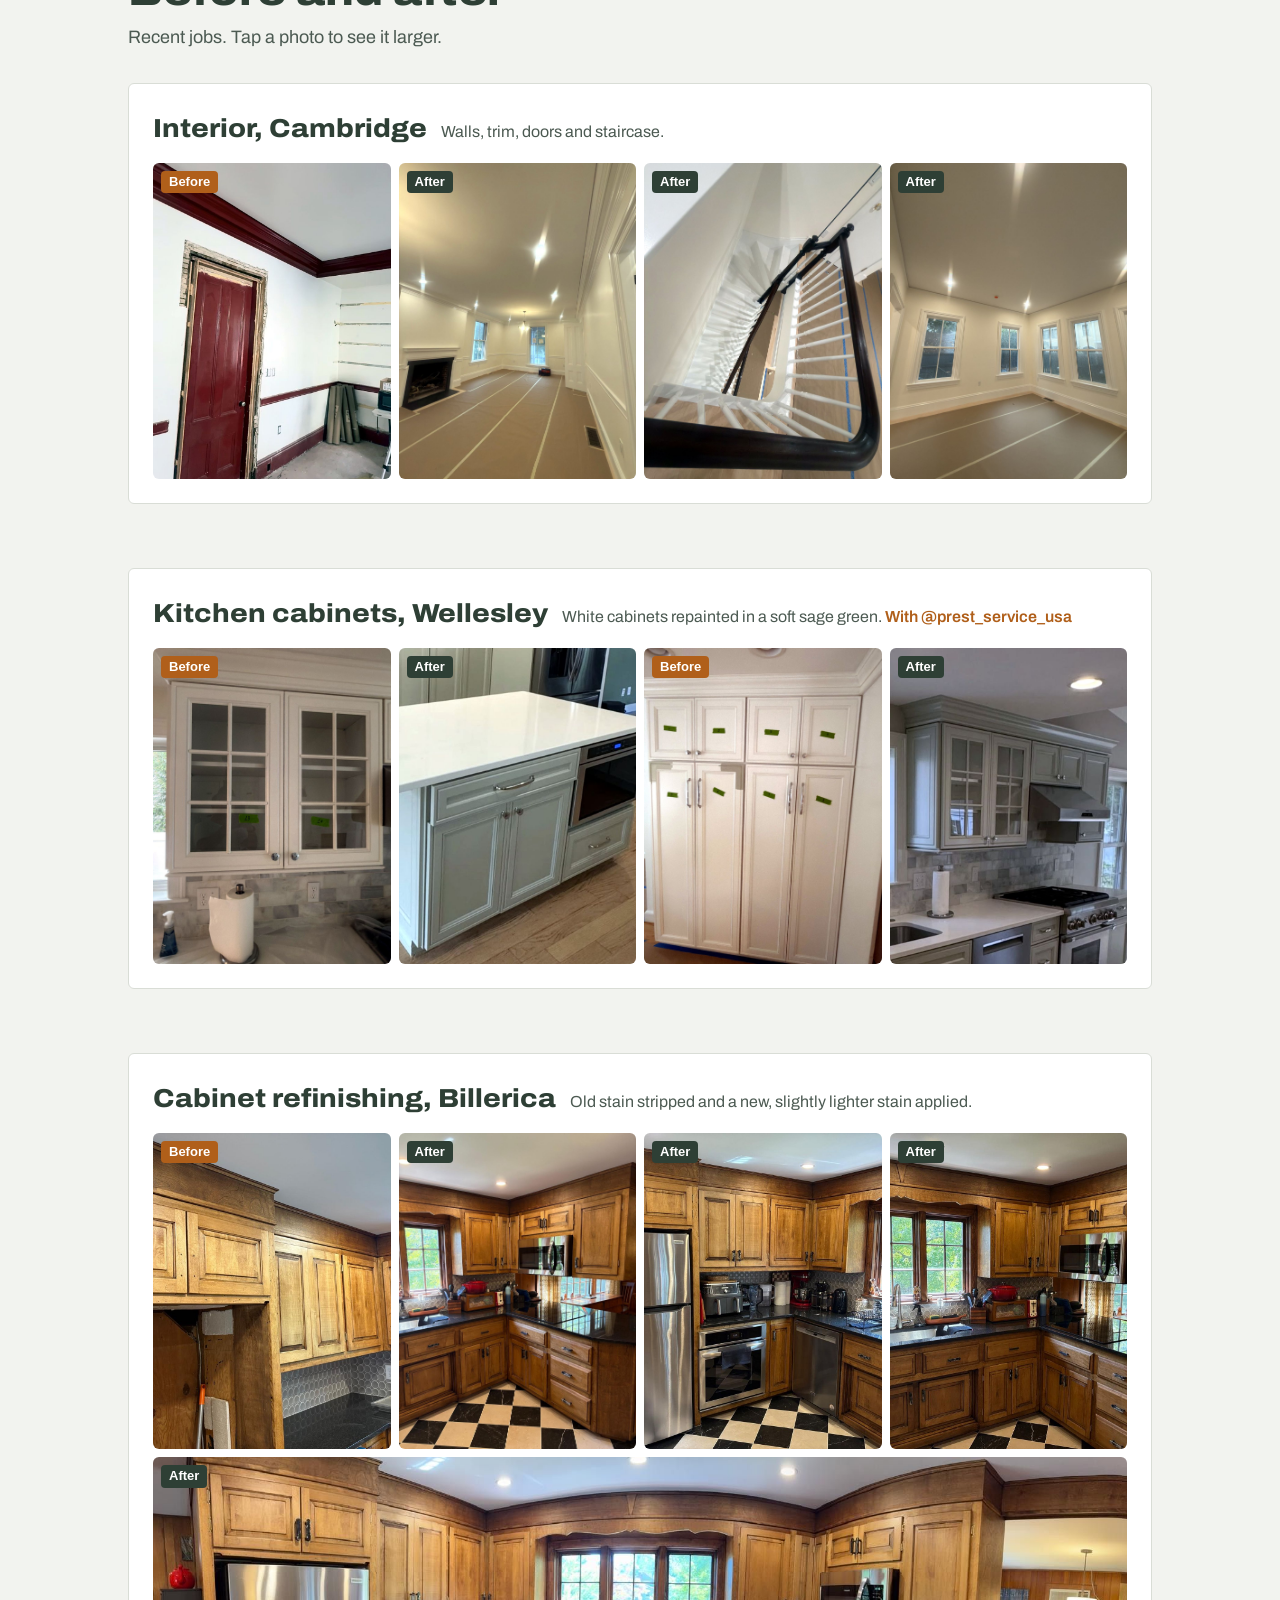
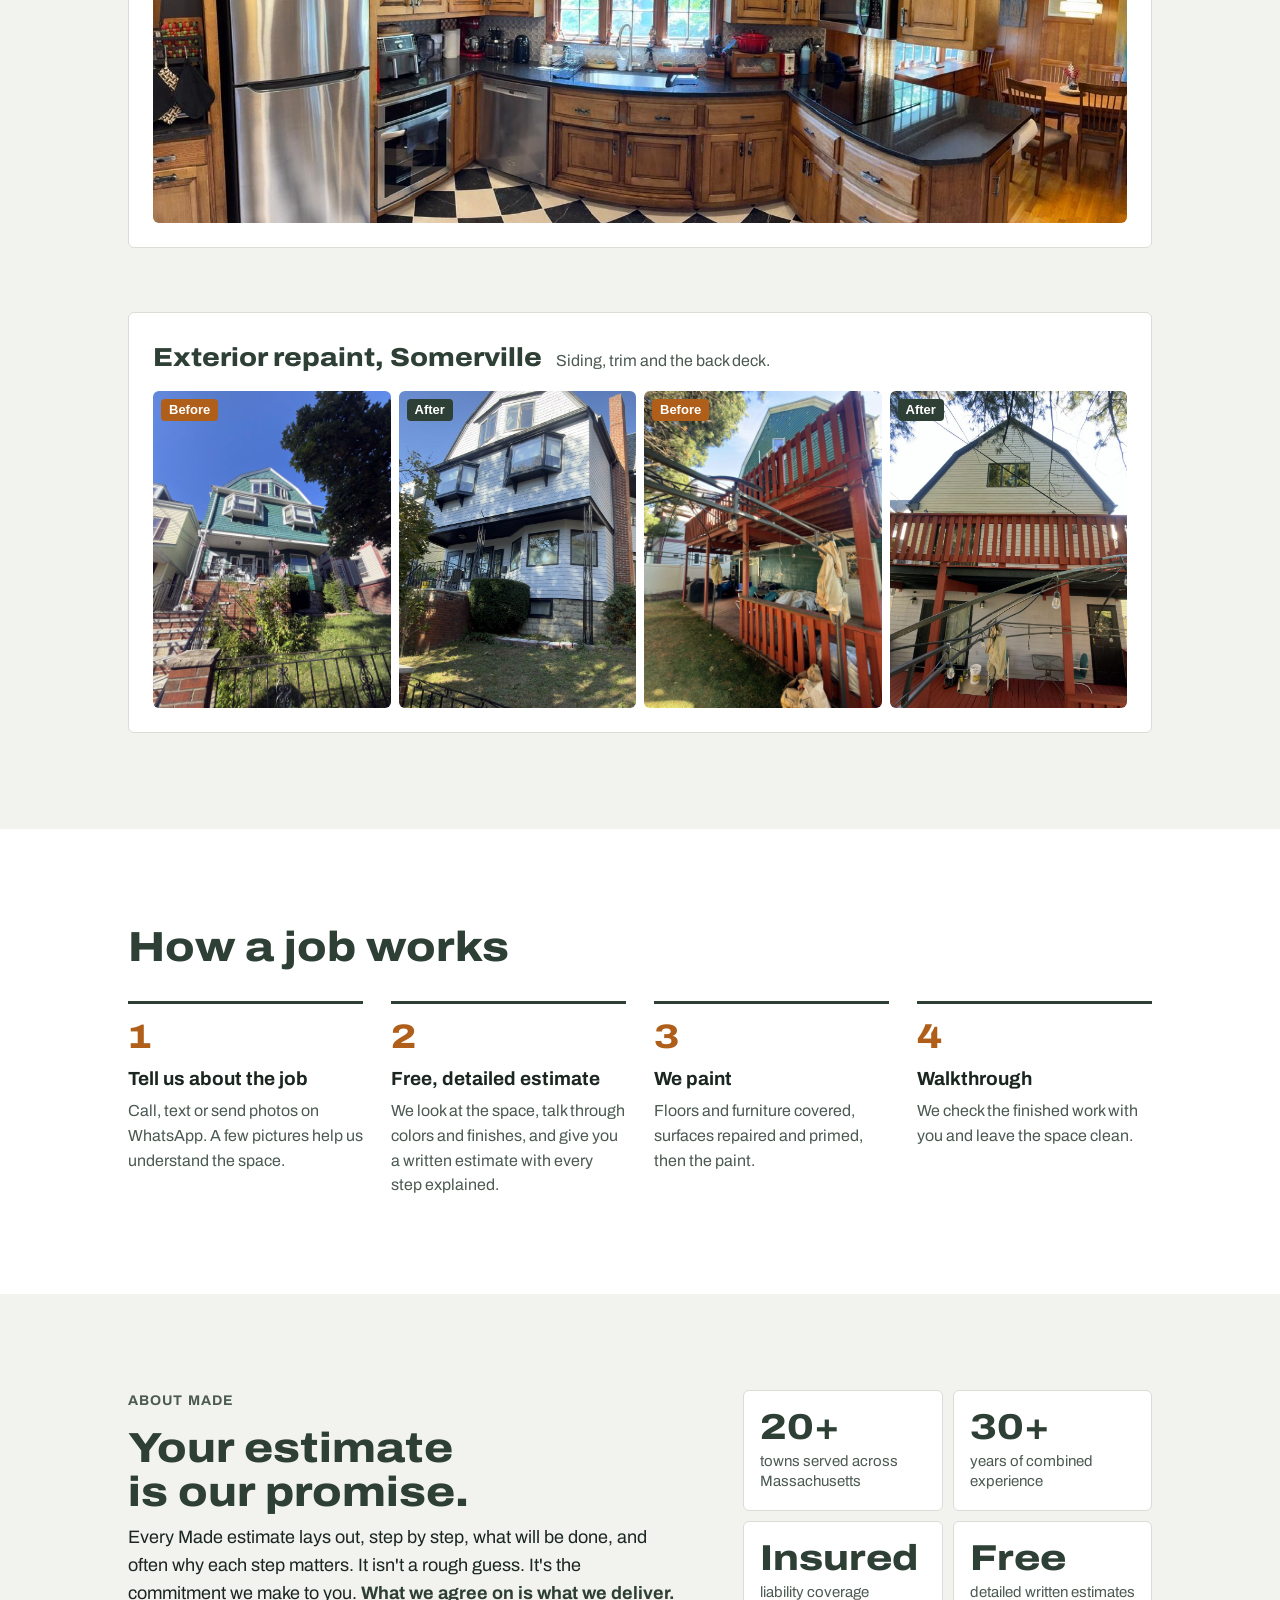
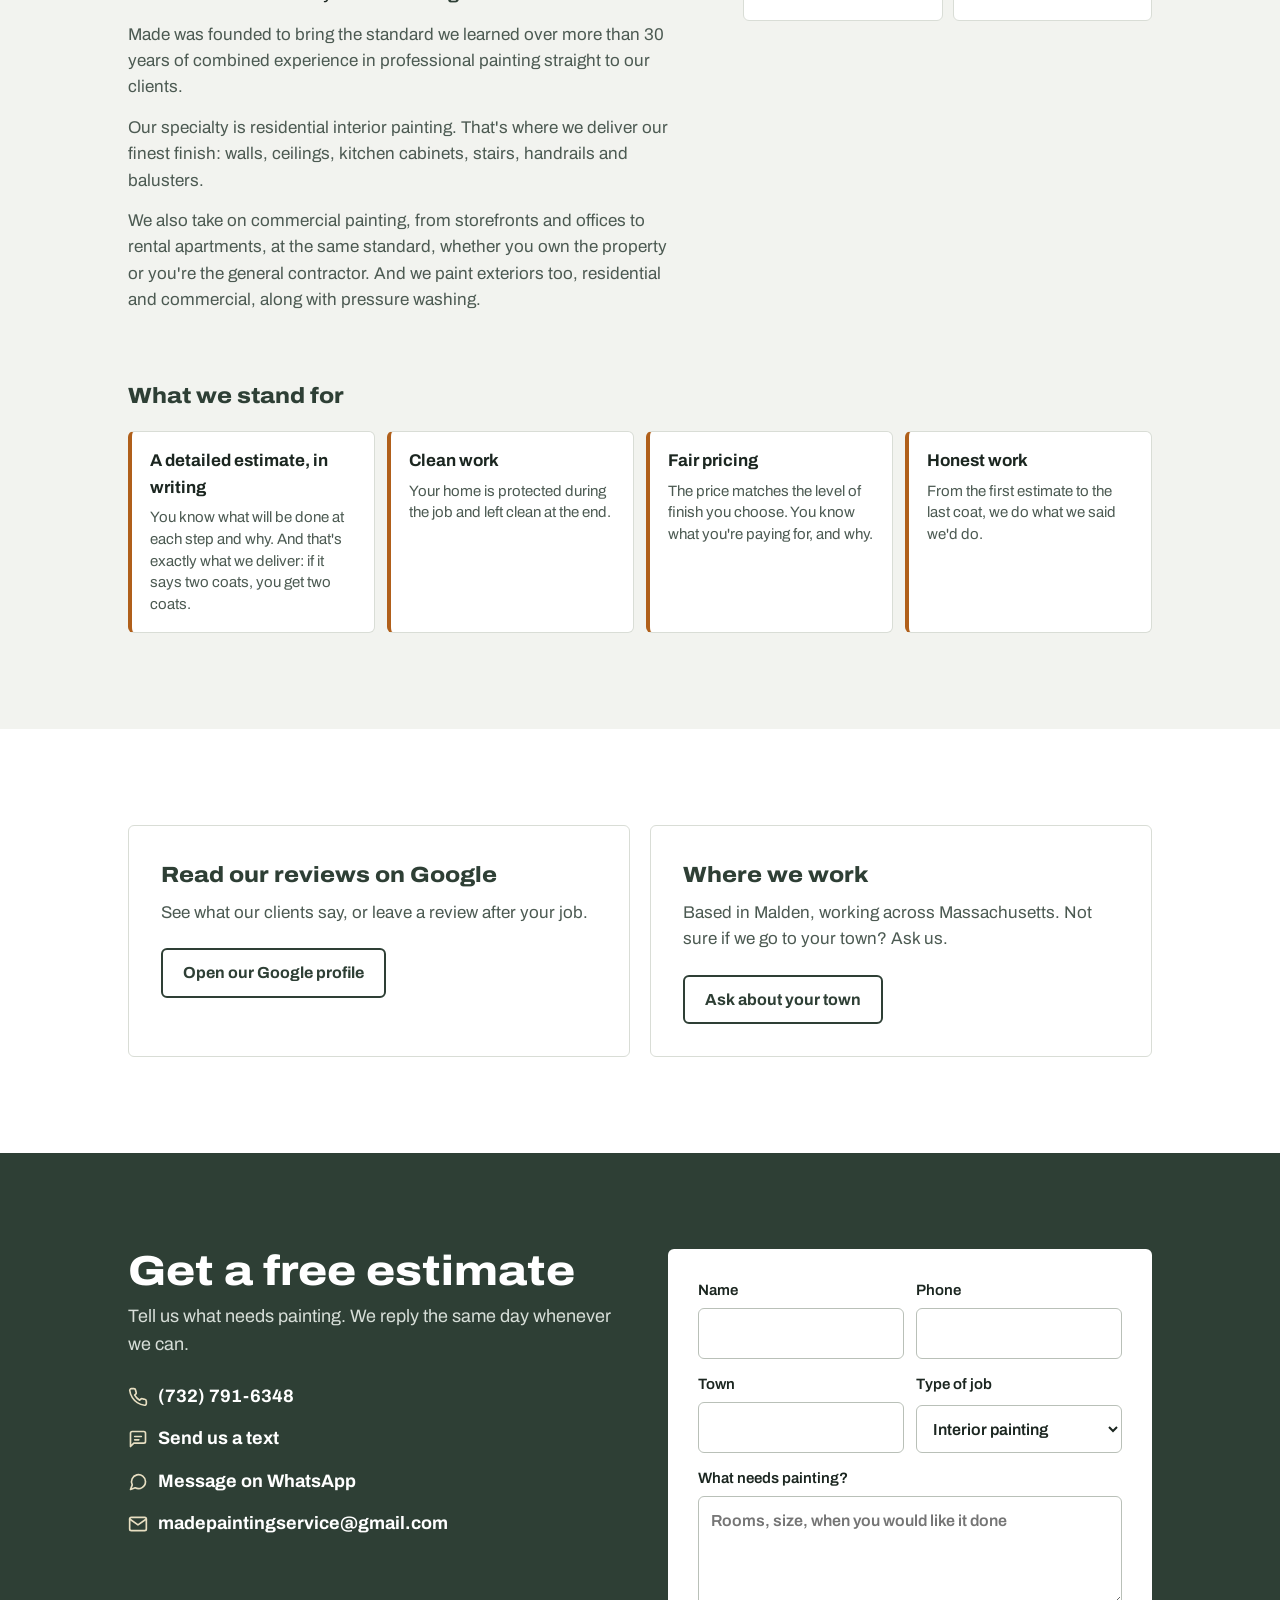
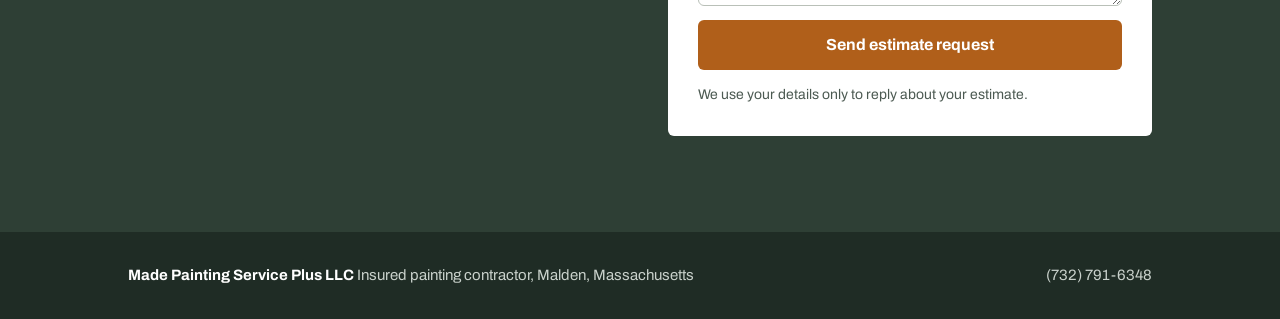
==== commit 6c59abe0: "Cada obra em cartão próprio; só obras com antes e depois aparecem; Brookline sai até ter fotos do an" ====
--- a/index.html
+++ b/index.html
@@ -121,6 +121,7 @@
 
   /* Work gallery */
   .projects { display: grid; gap: clamp(36px, 6vw, 64px); }
+  .project { background: var(--white); border: 1px solid var(--line); border-radius: var(--radius); padding: clamp(16px, 3vw, 24px); }
   .project-head { display: flex; flex-wrap: wrap; align-items: baseline; gap: 4px 14px; margin-bottom: 14px; }
   .project-head h3 { margin: 0; font-size: clamp(20px, 2.6vw, 26px); font-weight: 800; font-variation-settings: "wdth" 110; color: var(--forest); }
   .project-head p { margin: 0; color: var(--ink-soft); font-size: 16px; }
@@ -307,20 +308,11 @@
       <article class="project" id="proj-billerica">
         <div class="project-head"><h3 data-i18n="p_bil">Cabinet refinishing, Billerica</h3><p><span data-i18n="p_bil_d">Old stain stripped and a new, slightly lighter stain applied.</span></p></div>
         <div class="shots">
-          <button type="button" class="shot wide"><img src="img/billerica-panorama.jpg" alt="Finished kitchen, wide view" loading="lazy"><span class="tag" data-i18n="after">After</span></button>
           <button type="button" class="shot"><img src="img/billerica-antes.jpg" alt="Cabinets during stripping" loading="lazy"><span class="tag before" data-i18n="before">Before</span></button>
           <button type="button" class="shot"><img src="img/billerica-depois-1.jpg" alt="Finished cabinets around the cooktop" loading="lazy"><span class="tag" data-i18n="after">After</span></button>
           <button type="button" class="shot"><img src="img/billerica-depois-2.jpg" alt="Finished cabinets by the refrigerator" loading="lazy"><span class="tag" data-i18n="after">After</span></button>
           <button type="button" class="shot"><img src="img/billerica-depois-3.jpg" alt="Finished cabinets around the sink" loading="lazy"><span class="tag" data-i18n="after">After</span></button>
-        </div>
-      </article>
-      <article class="project" id="proj-brookline">
-        <div class="project-head"><h3 data-i18n="p_bro">Whole house, Brookline</h3><p><span data-i18n="p_bro_d">Exterior and full interior.</span></p></div>
-        <div class="shots">
-          <button type="button" class="shot"><img src="img/brookline-exterior.jpg" alt="House exterior after painting" loading="lazy"><span class="tag" data-i18n="after">After</span></button>
-          <button type="button" class="shot"><img src="img/brookline-depois-1.jpg" alt="Living room with fireplace" loading="lazy"><span class="tag" data-i18n="after">After</span></button>
-          <button type="button" class="shot"><img src="img/brookline-depois-2.jpg" alt="Staircase" loading="lazy"><span class="tag" data-i18n="after">After</span></button>
-          <button type="button" class="shot"><img src="img/brookline-depois-3.jpg" alt="Kitchen" loading="lazy"><span class="tag" data-i18n="after">After</span></button>
+          <button type="button" class="shot wide"><img src="img/billerica-panorama.jpg" alt="Finished kitchen, wide view" loading="lazy"><span class="tag" data-i18n="after">After</span></button>
         </div>
       </article>
       <article class="project" id="proj-somerville">
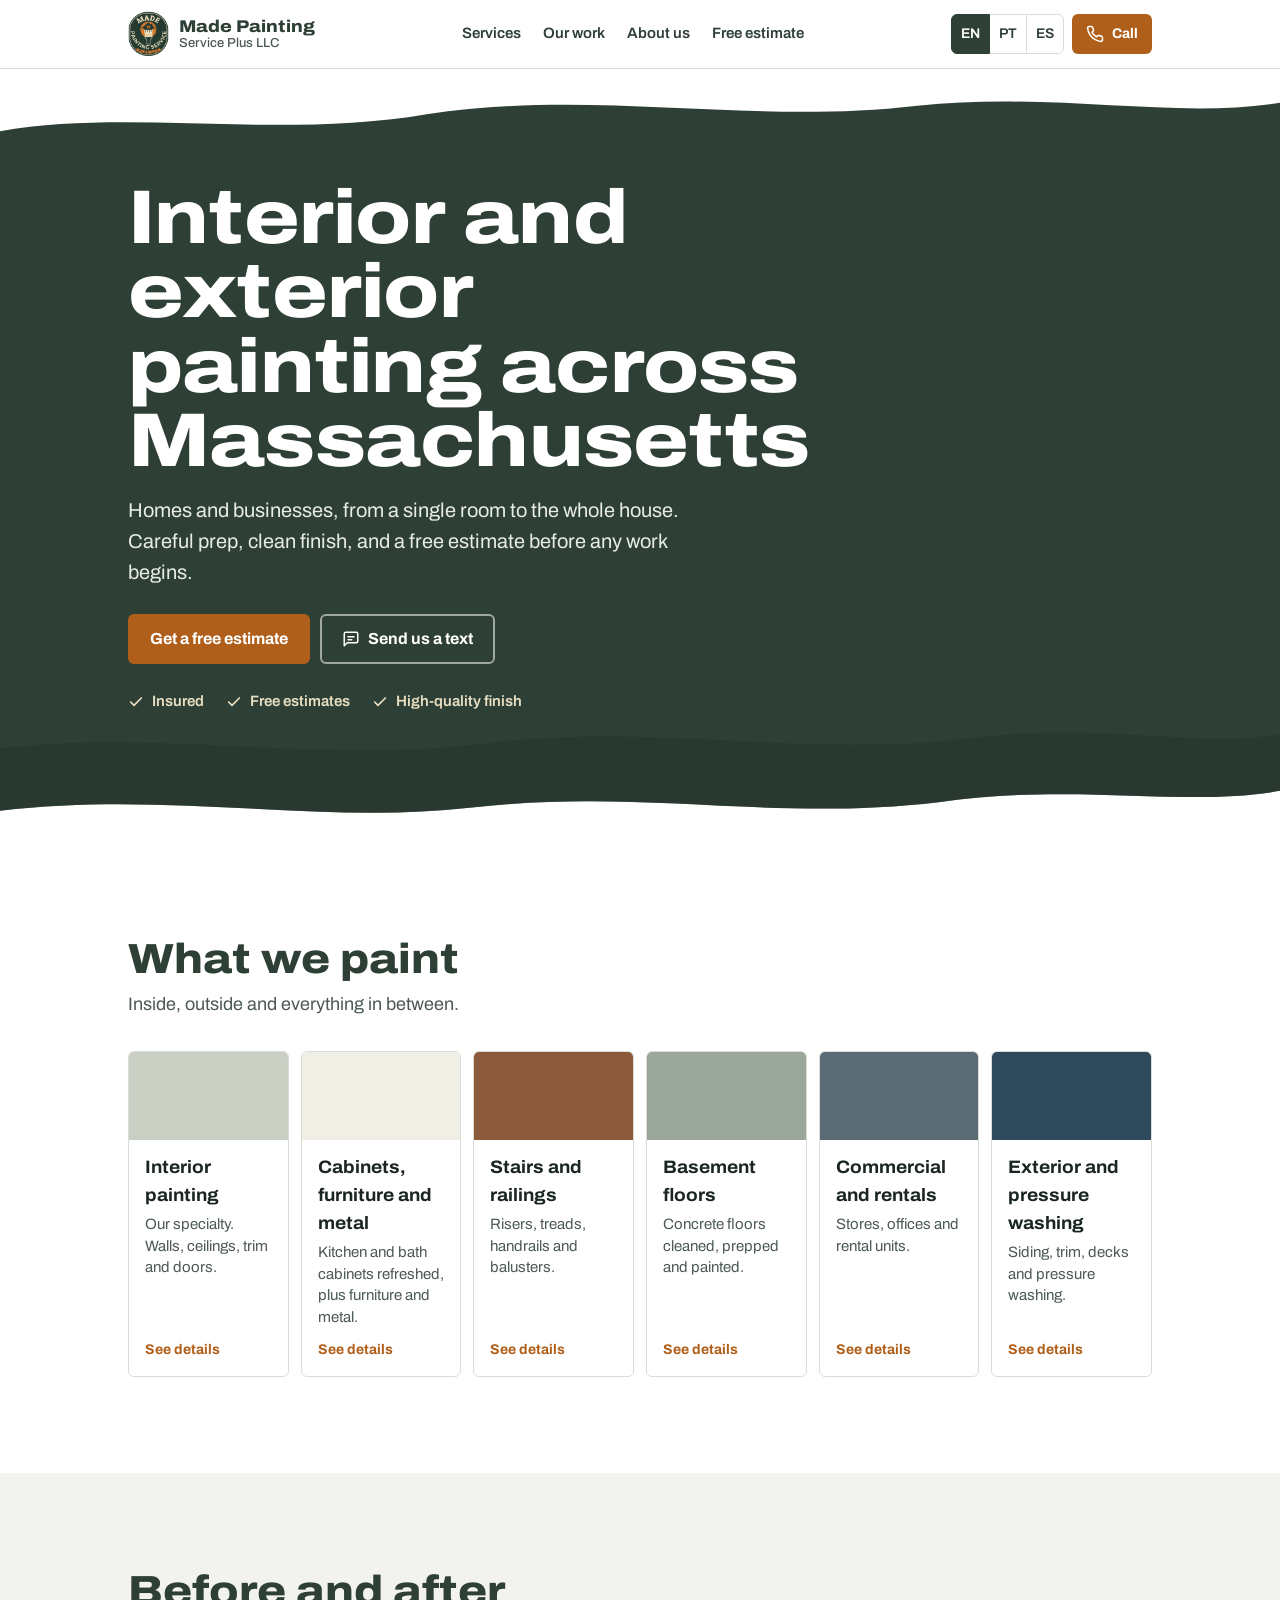
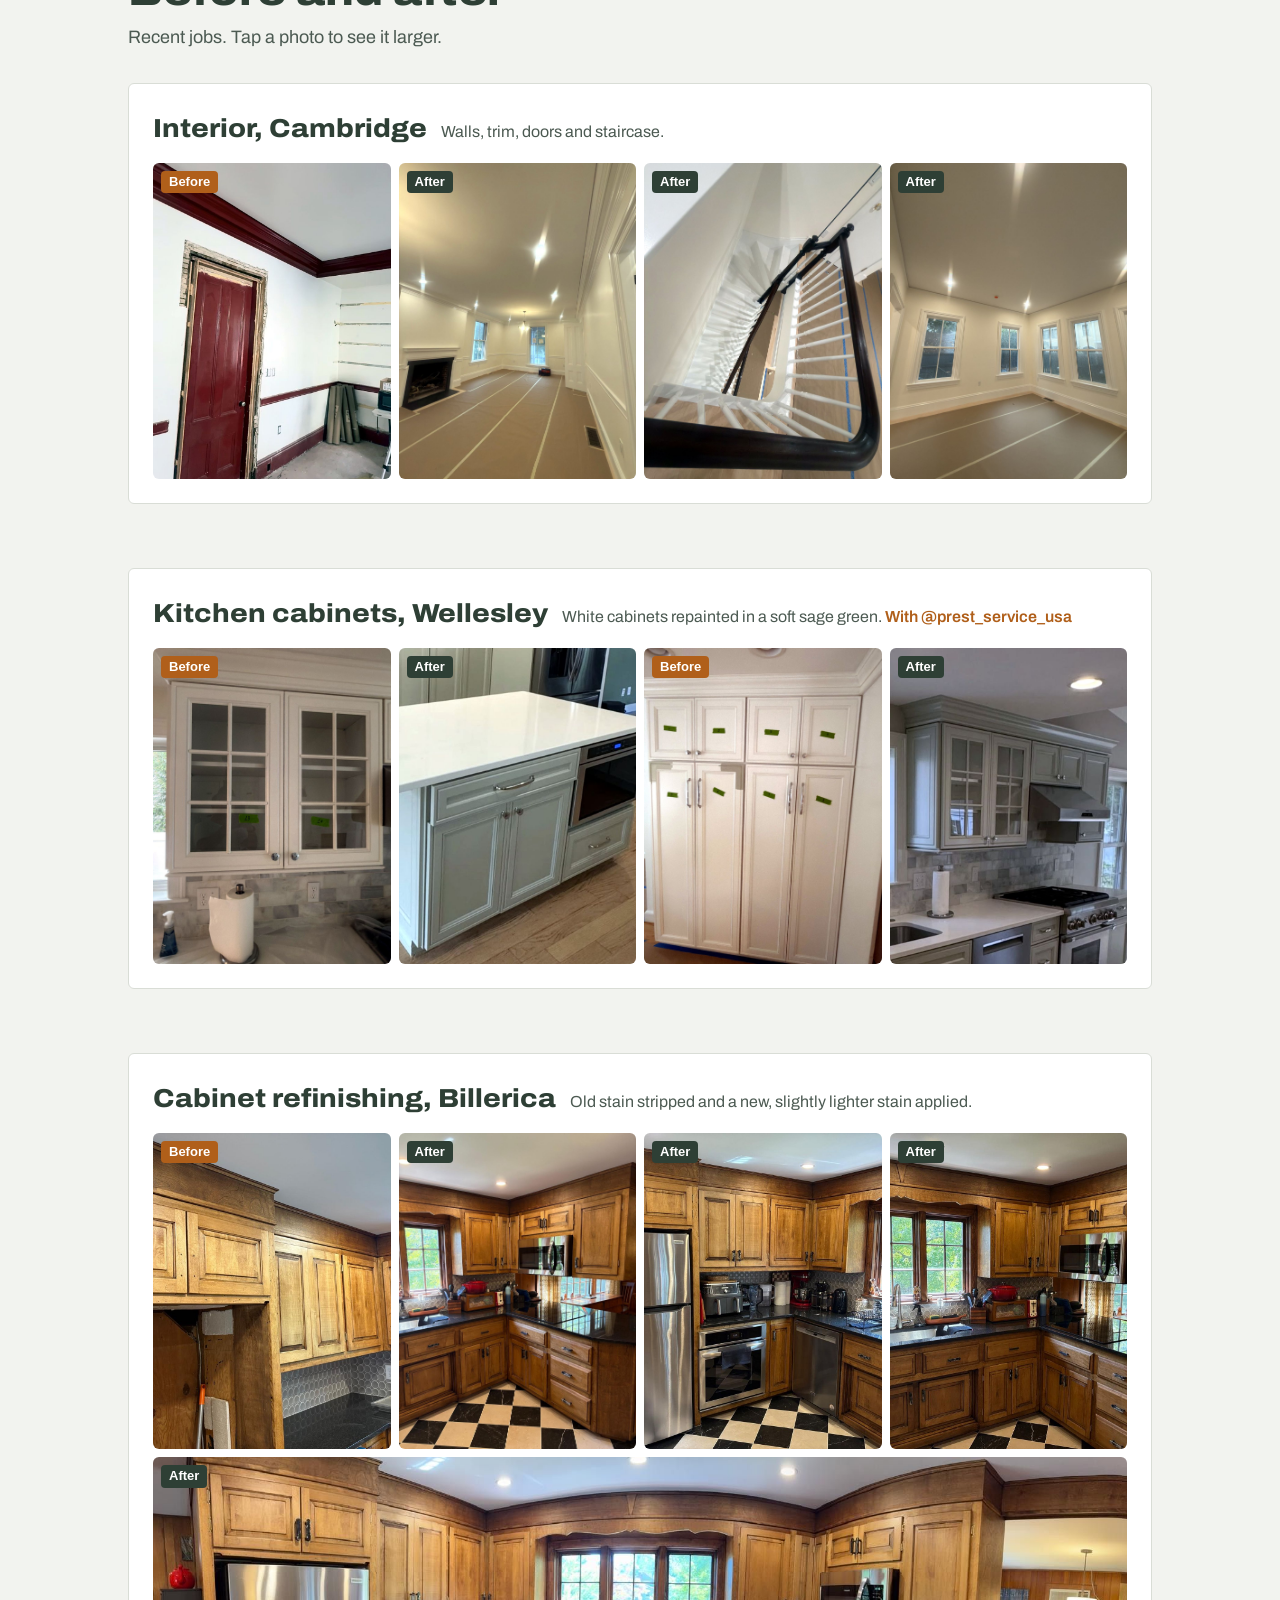
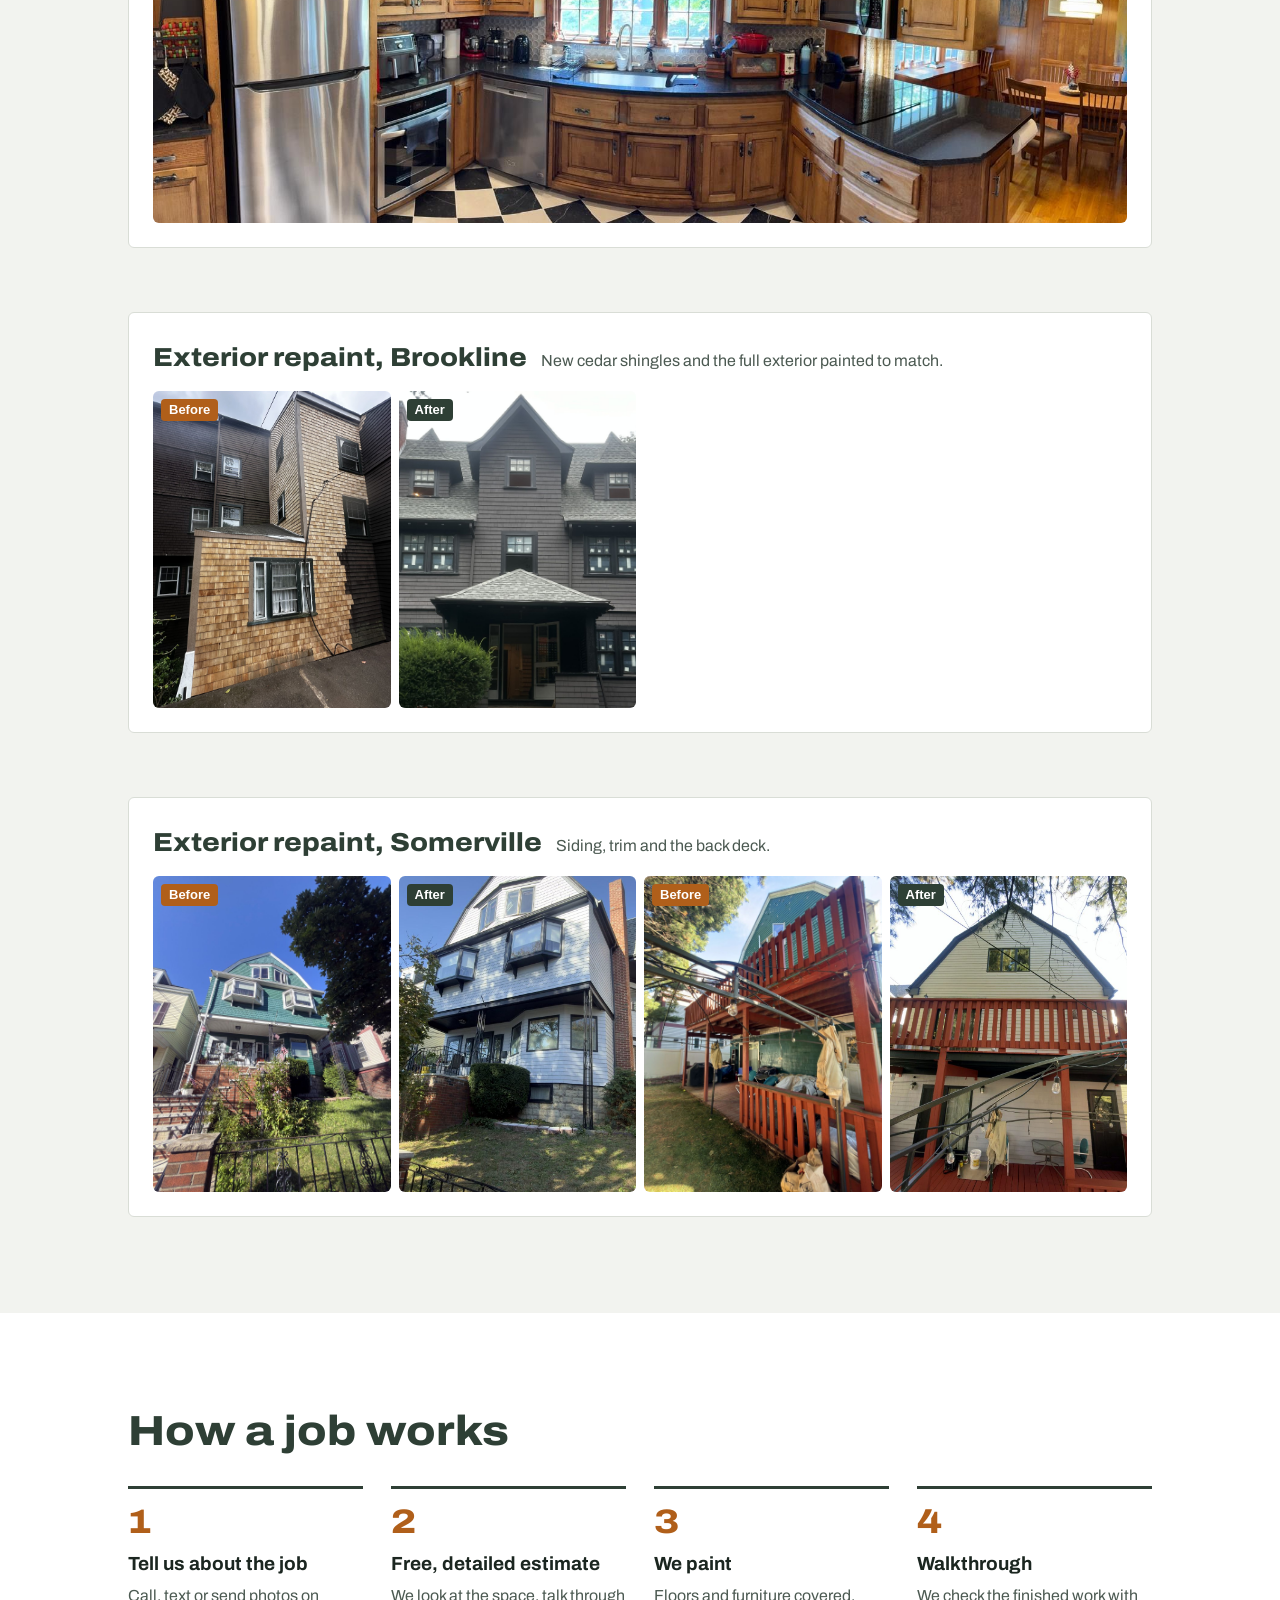
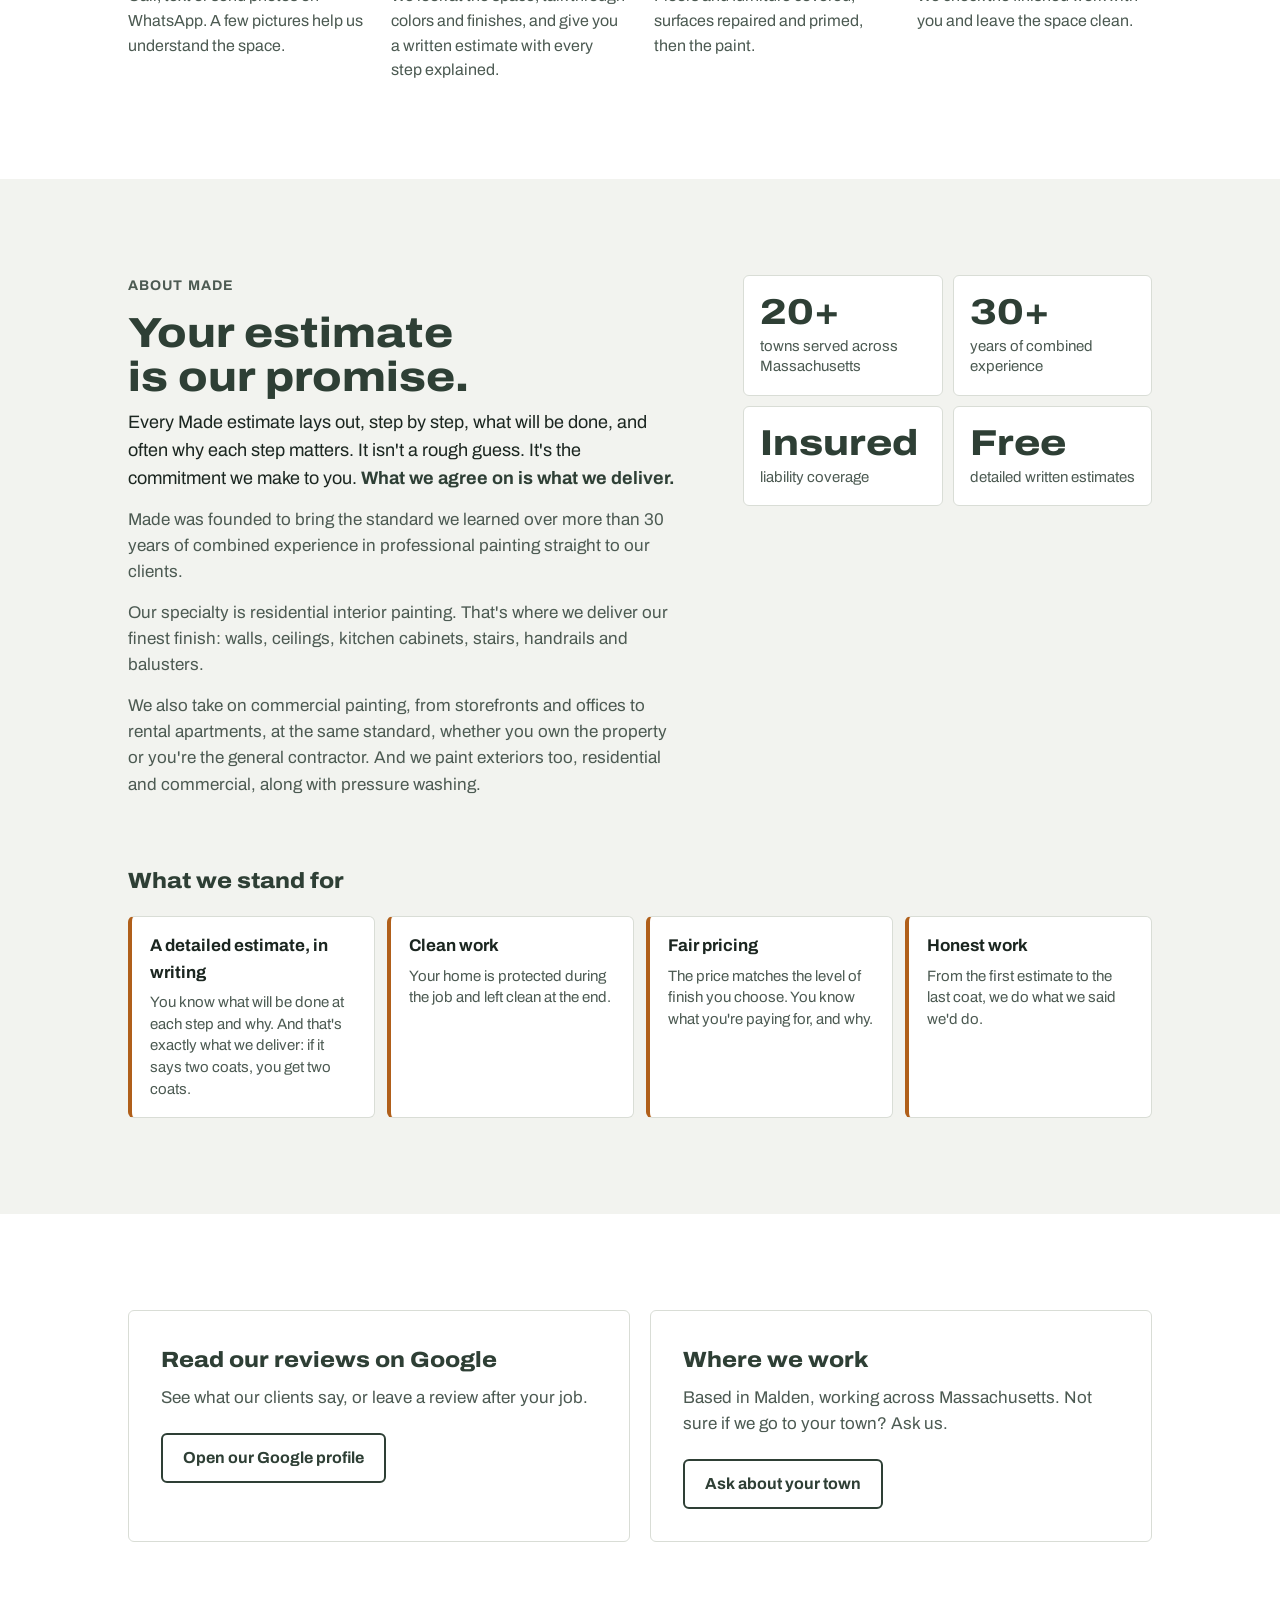
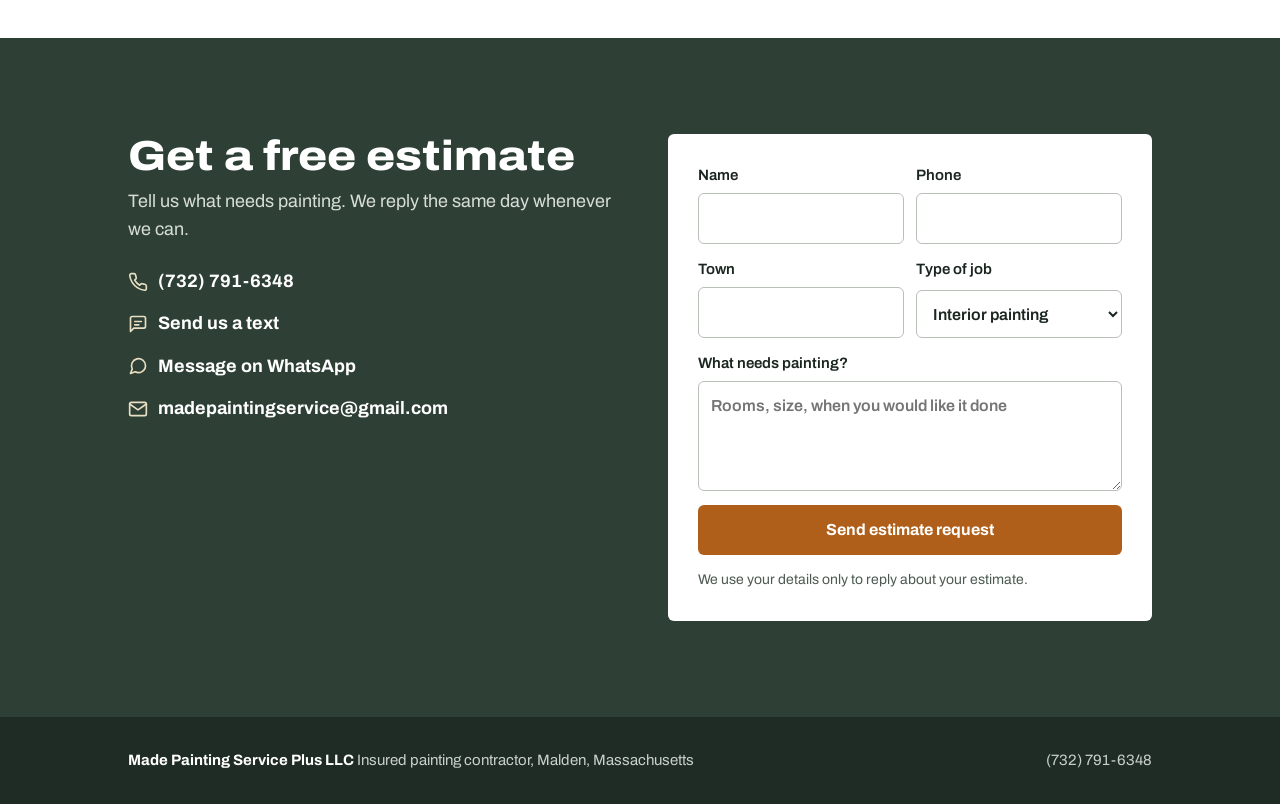
==== commit 22fded5c: "Brookline externa volta com foto do antes Co-Authored-By: Claude Opus 5.5 <noreply@anthropic.com> Cl" ====
--- a/index.html
+++ b/index.html
@@ -315,6 +315,13 @@
           <button type="button" class="shot wide"><img src="img/billerica-panorama.jpg" alt="Finished kitchen, wide view" loading="lazy"><span class="tag" data-i18n="after">After</span></button>
         </div>
       </article>
+      <article class="project" id="proj-brookline">
+        <div class="project-head"><h3 data-i18n="p_bro">Exterior repaint, Brookline</h3><p><span data-i18n="p_bro_d">New cedar shingles and the full exterior painted to match.</span></p></div>
+        <div class="shots">
+          <button type="button" class="shot"><img src="img/brookline-exterior-antes.jpg" alt="New cedar shingles before painting" loading="lazy"><span class="tag before" data-i18n="before">Before</span></button>
+          <button type="button" class="shot"><img src="img/brookline-exterior.jpg" alt="House exterior after painting" loading="lazy"><span class="tag" data-i18n="after">After</span></button>
+        </div>
+      </article>
       <article class="project" id="proj-somerville">
         <div class="project-head"><h3 data-i18n="p_som">Exterior repaint, Somerville</h3><p><span data-i18n="p_som_d">Siding, trim and the back deck.</span></p></div>
         <div class="shots">
@@ -472,7 +479,7 @@
     p_som: "Pintura externa, Somerville", p_som_d: "Siding, acabamentos e o deck dos fundos.",
     p_bil: "Renovação de armários, Billerica", p_bil_d: "Stain antigo removido e um novo, um pouco mais claro, aplicado.",
     p_wel: "Armários de cozinha, Wellesley", p_wel_d: "Armários brancos repintados em verde-sálvia.", p_wel_with: "Com @prest_service_usa",
-    p_bro: "Casa inteira, Brookline", p_bro_d: "Exterior e todo o interior.",
+    p_bro: "Pintura externa, Brookline", p_bro_d: "Shingles de cedro novos e todo o exterior pintados para combinar.",
     p_cam: "Interior, Cambridge", p_cam_d: "Paredes, acabamentos, portas e escada.",
 
     before: "Antes", after: "Depois",
@@ -535,7 +542,7 @@
     p_som: "Pintura exterior, Somerville", p_som_d: "Siding, molduras y el deck trasero.",
     p_bil: "Renovación de gabinetes, Billerica", p_bil_d: "Tinte viejo retirado y uno nuevo, un poco más claro, aplicado.",
     p_wel: "Gabinetes de cocina, Wellesley", p_wel_d: "Gabinetes blancos repintados en verde salvia.", p_wel_with: "Con @prest_service_usa",
-    p_bro: "Casa completa, Brookline", p_bro_d: "Exterior y todo el interior.",
+    p_bro: "Pintura exterior, Brookline", p_bro_d: "Tejas de cedro nuevas y todo el exterior pintados a juego.",
     p_cam: "Interior, Cambridge", p_cam_d: "Paredes, molduras, puertas y escalera.",
 
     before: "Antes", after: "Después",
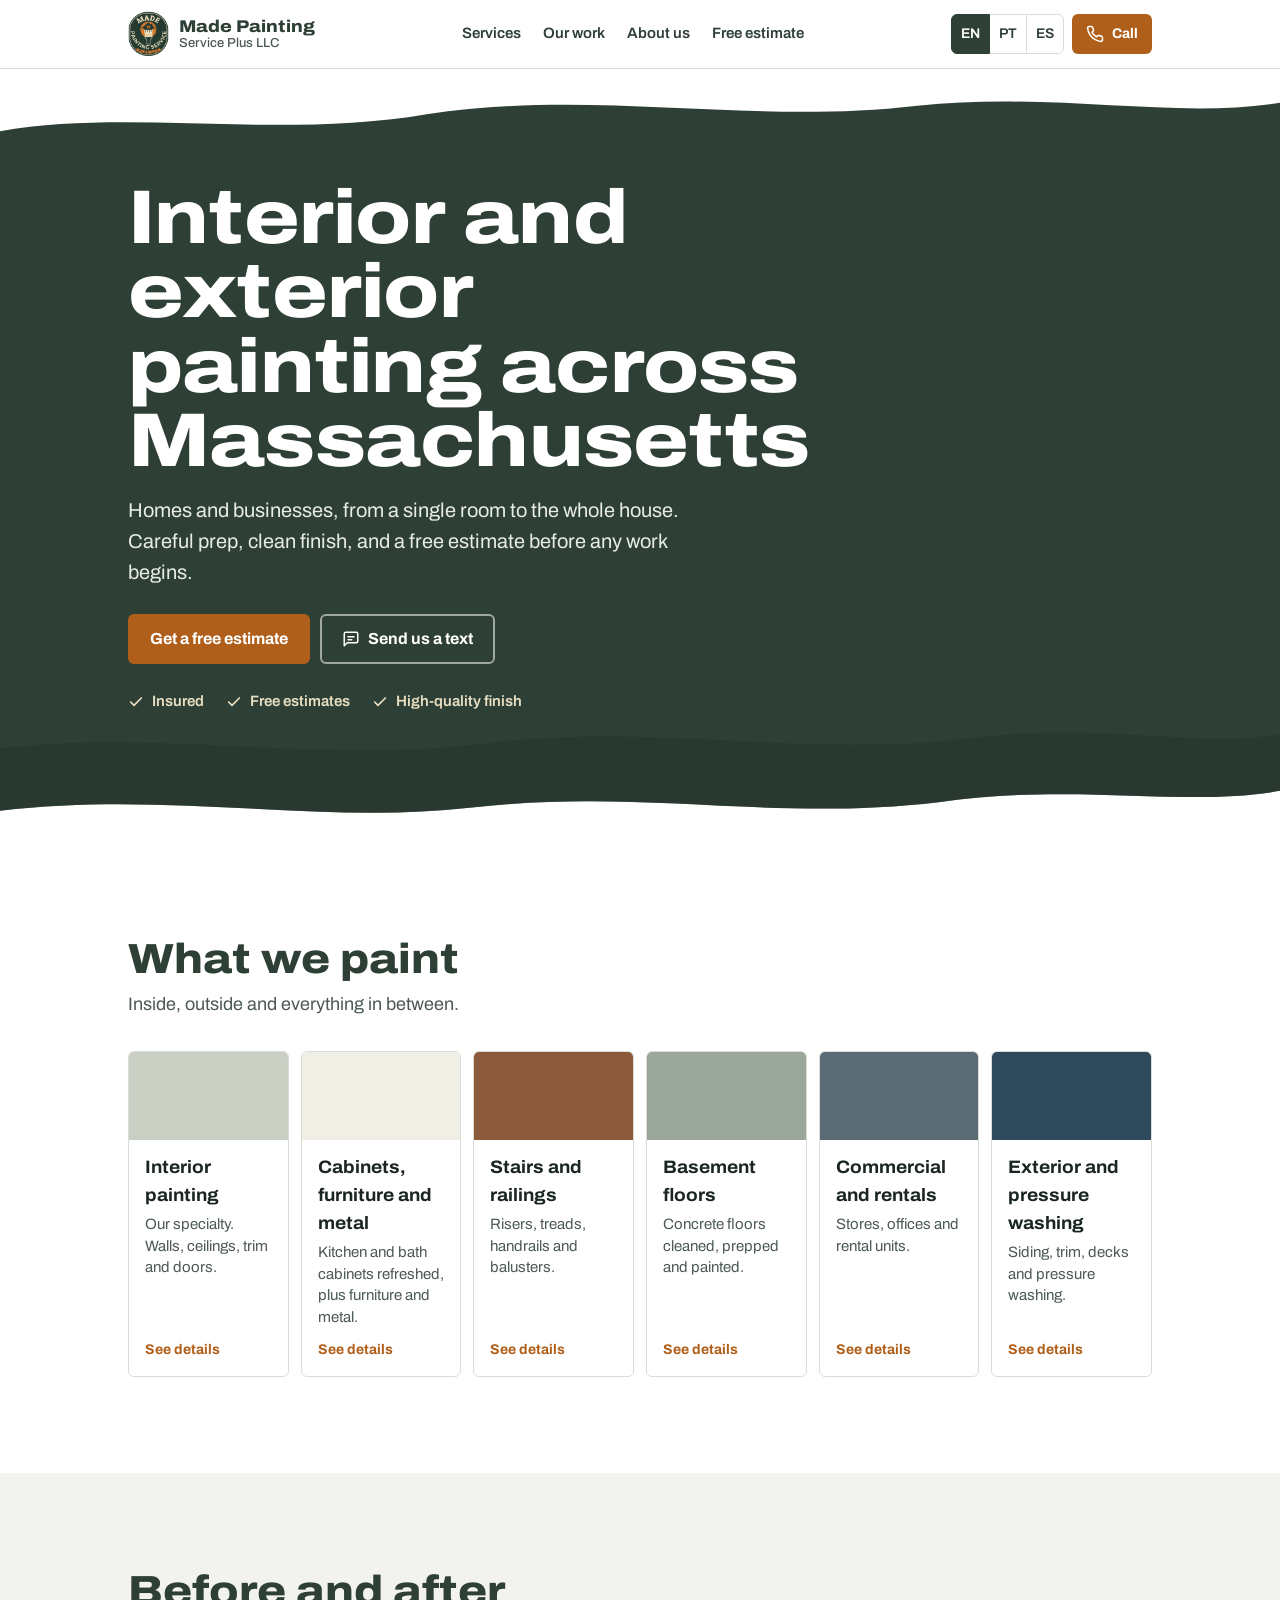
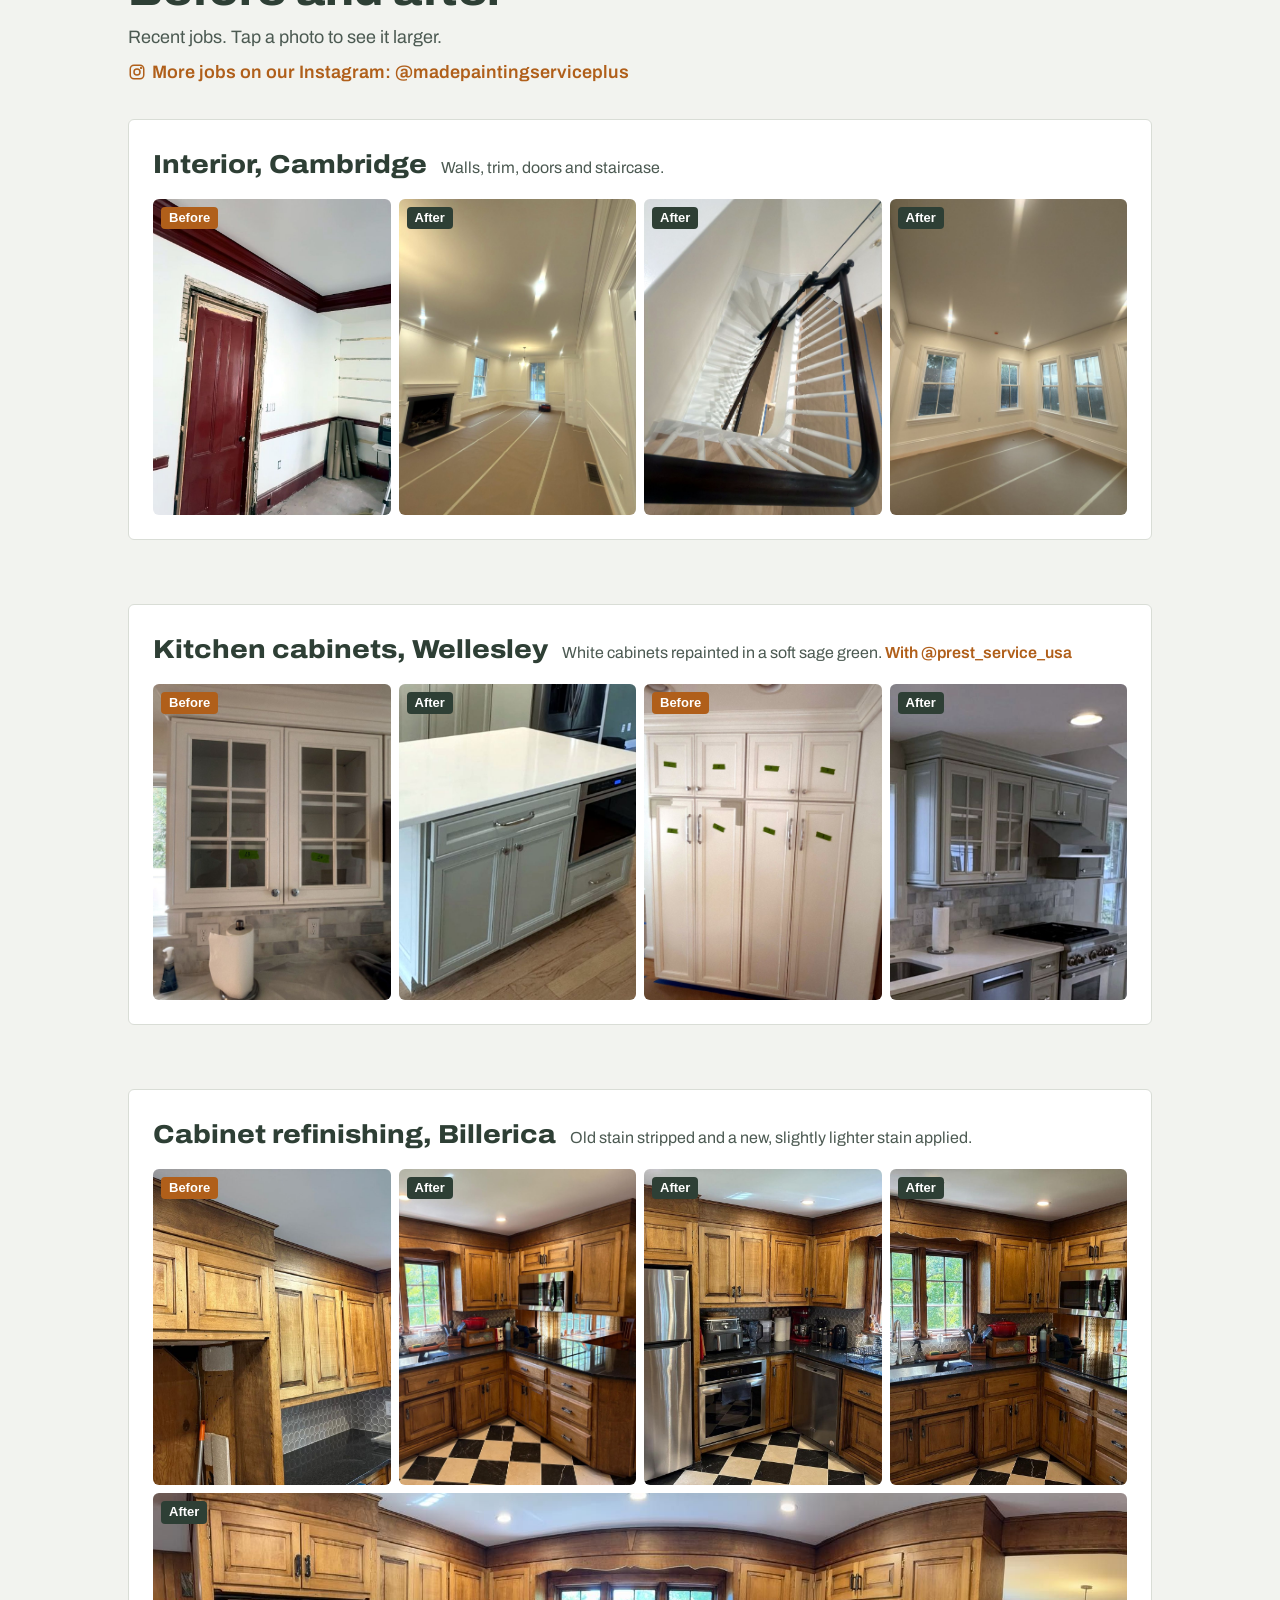
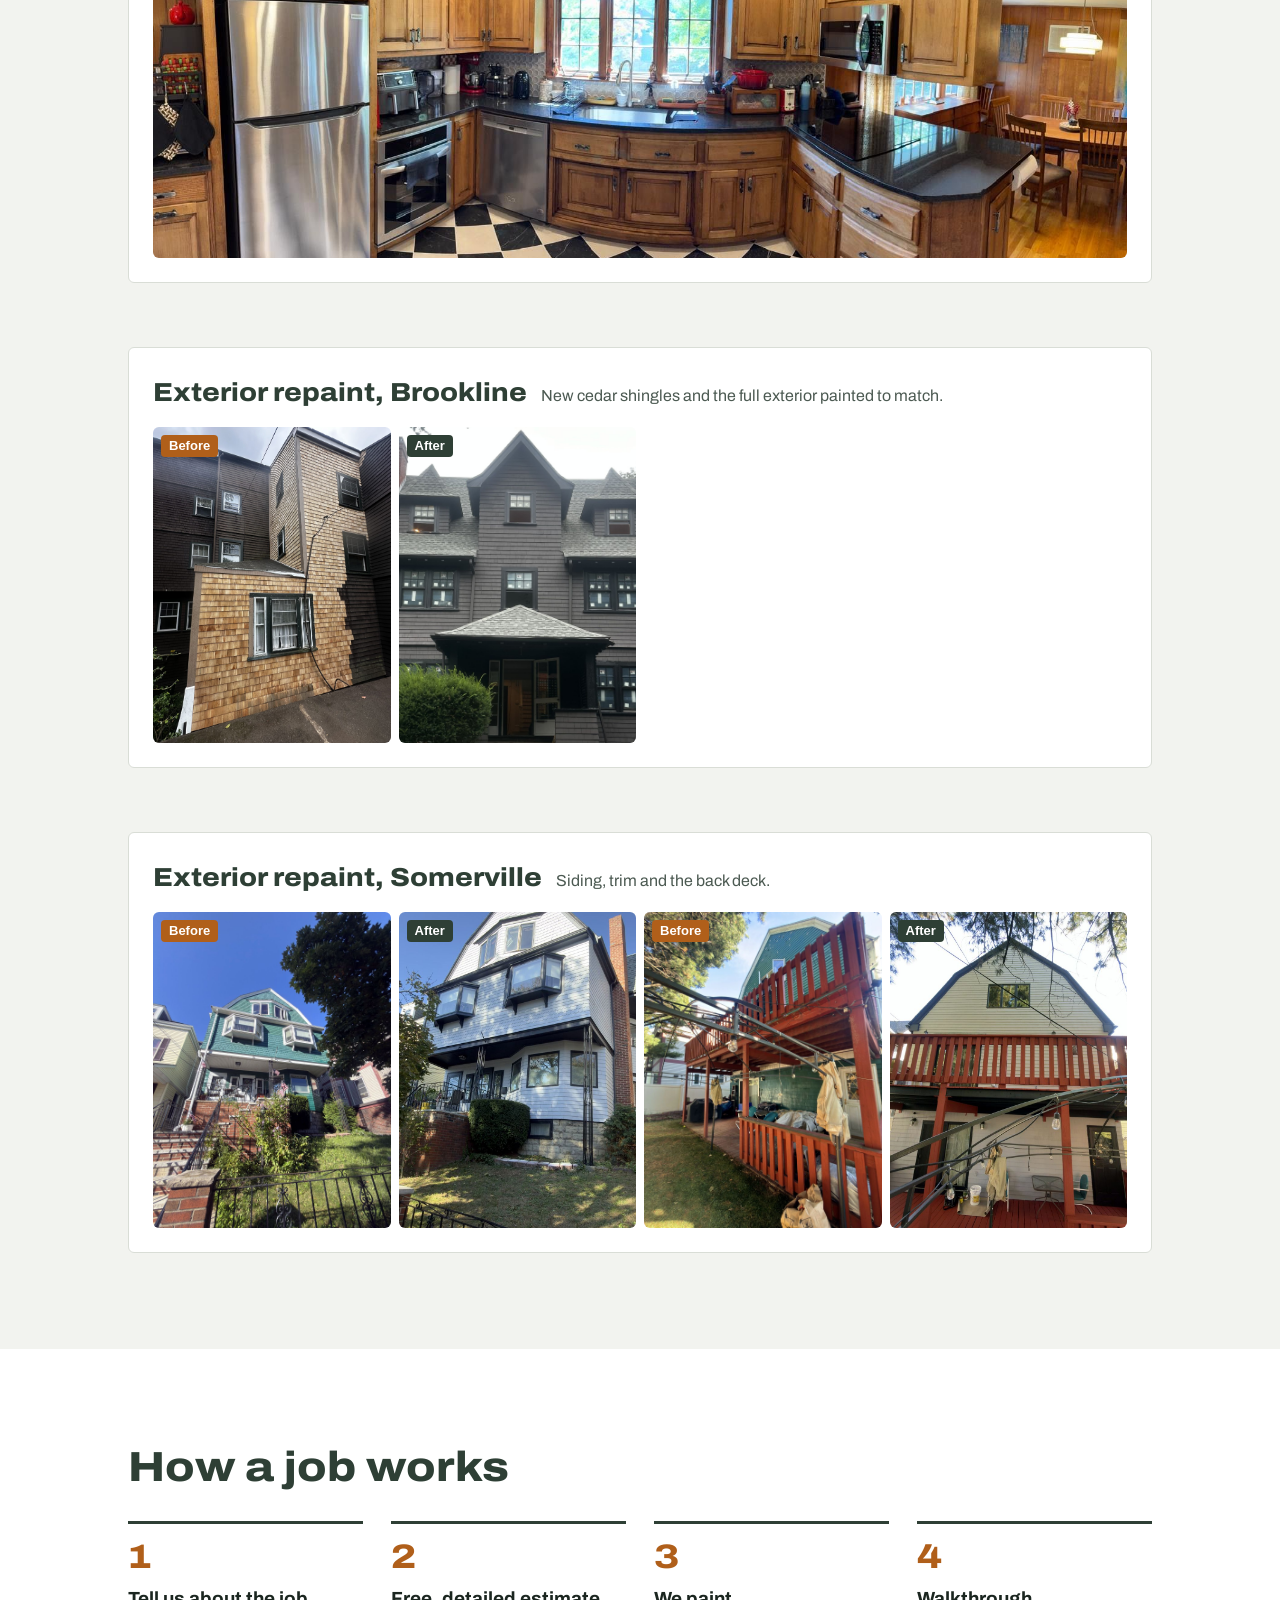
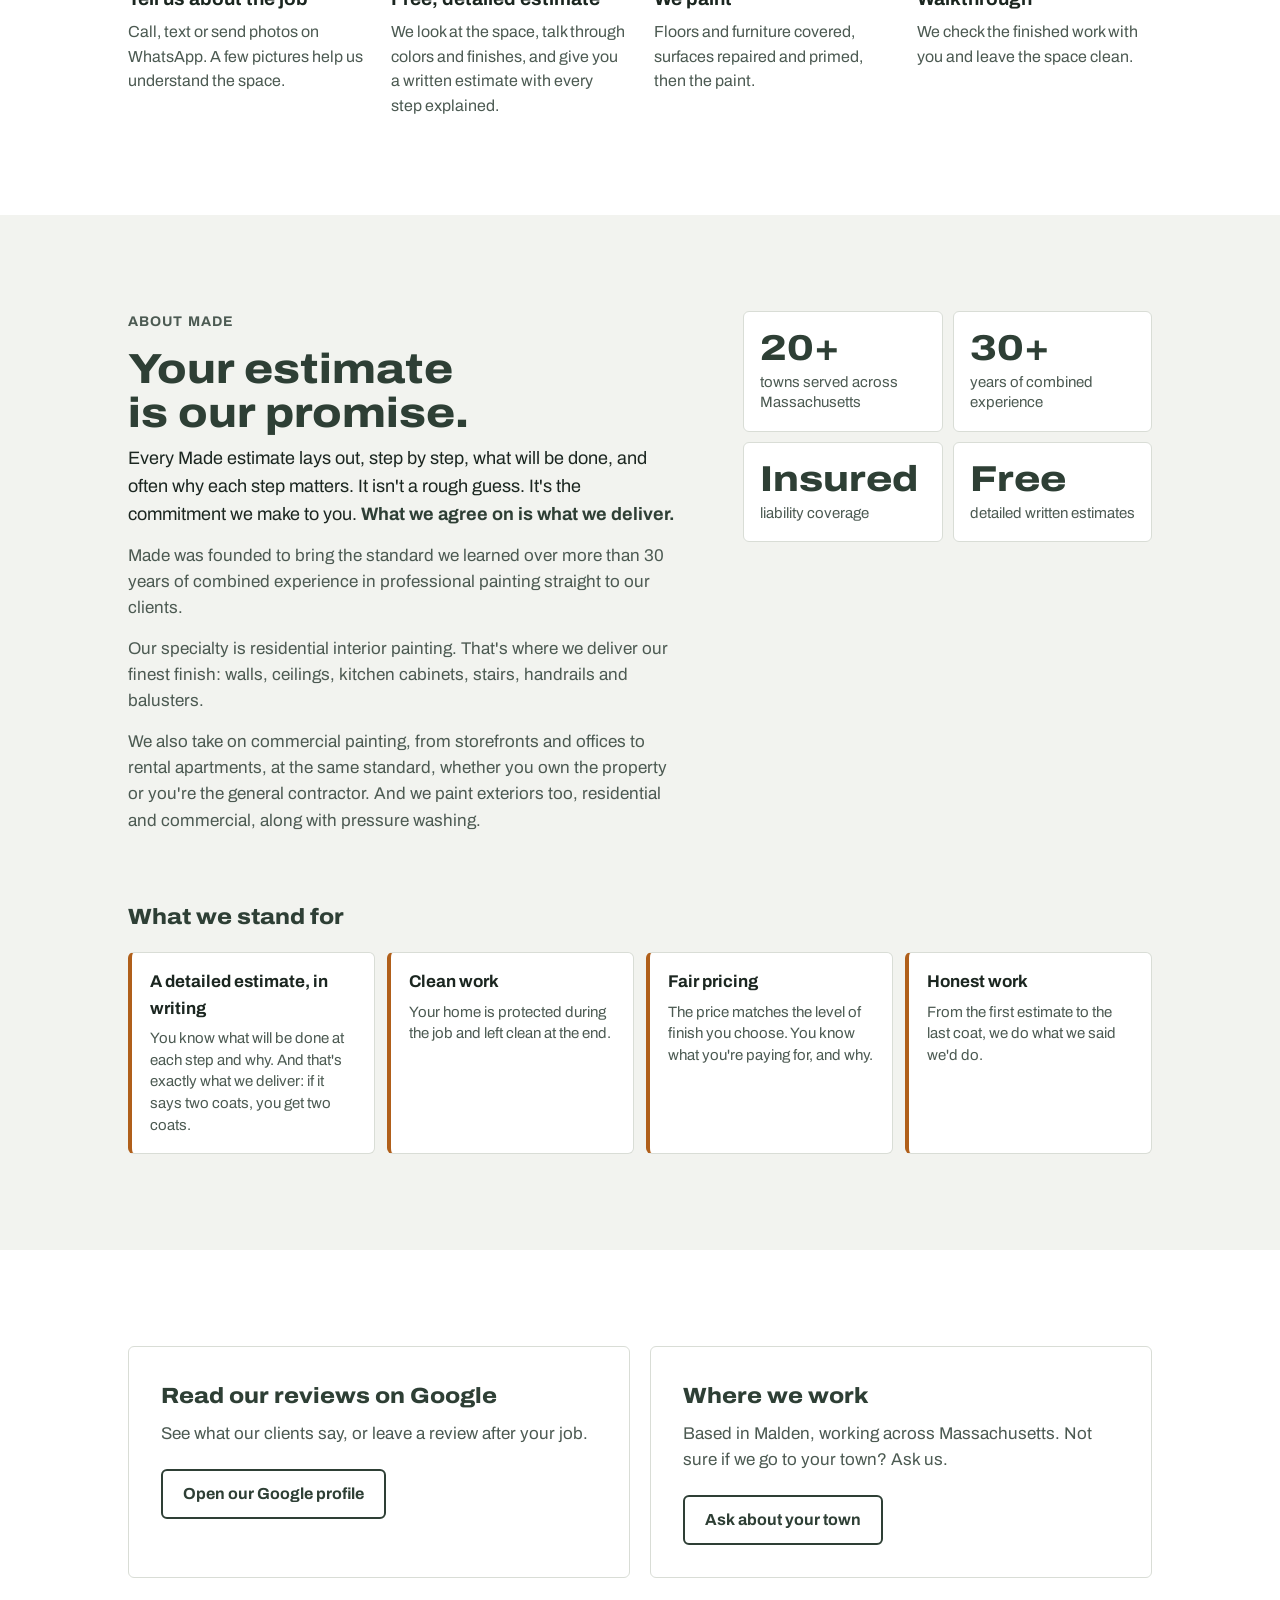
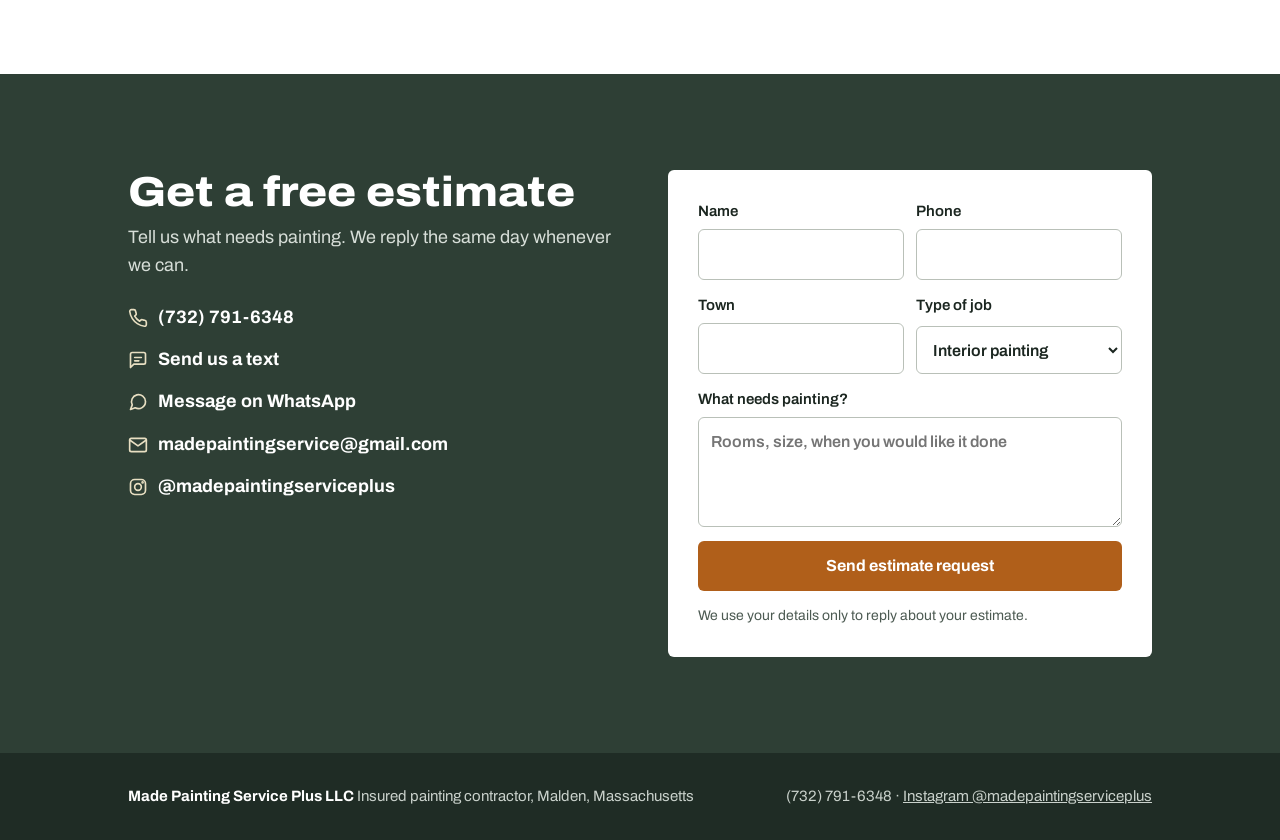
==== commit c80df0a6: "Instagram @madepaintingserviceplus: contatos, galeria e rodapé Co-Authored-By: Claude Opus 5.5 <nore" ====
--- a/index.html
+++ b/index.html
@@ -165,6 +165,11 @@
   .values h4 { margin: 0 0 6px; font-size: 17px; font-weight: 700; color: var(--ink); }
   .values p { margin: 0; font-size: 15px; color: var(--ink-soft); line-height: 1.45; }
 
+  .insta-line { margin-top: 8px; }
+  .insta-line a { color: var(--copper); font-weight: 600; text-decoration: none; overflow-wrap: anywhere; }
+  .insta-line a:hover { text-decoration: underline; }
+  .insta-line svg { width: 18px; height: 18px; vertical-align: -3px; margin-right: 6px; }
+  footer a { color: #C9D1CB; }
   /* Reviews + area */
   .two { display: grid; grid-template-columns: repeat(auto-fit, minmax(min(100%, 320px), 1fr)); gap: 20px; }
   .panel { border: 1px solid var(--line); border-radius: var(--radius); padding: clamp(22px, 3vw, 32px); background: var(--white); }
@@ -211,6 +216,7 @@
   <symbol id="i-phone" viewBox="0 0 24 24"><path fill="none" stroke="currentColor" stroke-width="2" stroke-linecap="round" stroke-linejoin="round" d="M22 16.9v3a2 2 0 0 1-2.2 2 19.8 19.8 0 0 1-8.6-3.1 19.5 19.5 0 0 1-6-6A19.8 19.8 0 0 1 2.1 4.2 2 2 0 0 1 4.1 2h3a2 2 0 0 1 2 1.7c.1.9.4 1.8.7 2.7a2 2 0 0 1-.5 2.1L8 9.8a16 16 0 0 0 6 6l1.3-1.3a2 2 0 0 1 2.1-.5c.9.3 1.8.6 2.7.7a2 2 0 0 1 1.7 2z"/></symbol>
   <symbol id="i-chat" viewBox="0 0 24 24"><path fill="none" stroke="currentColor" stroke-width="2" stroke-linecap="round" stroke-linejoin="round" d="M21 11.5a8.4 8.4 0 0 1-12.4 7.4L3 21l2.1-5.6A8.4 8.4 0 1 1 21 11.5z"/></symbol>
   <symbol id="i-sms" viewBox="0 0 24 24"><g fill="none" stroke="currentColor" stroke-width="2" stroke-linecap="round" stroke-linejoin="round"><path d="M21 15a2 2 0 0 1-2 2H7l-4 4V5a2 2 0 0 1 2-2h14a2 2 0 0 1 2 2z"/><path d="M8 9h8M8 13h5"/></g></symbol>
+  <symbol id="i-insta" viewBox="0 0 24 24"><g fill="none" stroke="currentColor" stroke-width="2" stroke-linecap="round" stroke-linejoin="round"><rect x="3" y="3" width="18" height="18" rx="5"/><circle cx="12" cy="12" r="4"/><circle cx="17.5" cy="6.5" r="0.6" fill="currentColor"/></g></symbol>
   <symbol id="i-mail" viewBox="0 0 24 24"><g fill="none" stroke="currentColor" stroke-width="2" stroke-linecap="round" stroke-linejoin="round"><rect x="2" y="4" width="20" height="16" rx="2"/><path d="m22 6-10 7L2 6"/></g></symbol>
   <symbol id="i-check" viewBox="0 0 24 24"><path fill="none" stroke="currentColor" stroke-width="2.5" stroke-linecap="round" stroke-linejoin="round" d="M20 6 9 17l-5-5"/></symbol>
 </svg>
@@ -285,6 +291,7 @@
       <div class="section-head">
         <h2 id="work-h" data-i18n="work_h">Before and after</h2>
         <p class="lead" data-i18n="work_lead">Recent jobs. Tap a photo to see it larger.</p>
+        <p class="lead insta-line"><a href="https://www.instagram.com/madepaintingserviceplus/" target="_blank" rel="noopener"><svg><use href="#i-insta"/></svg><span data-i18n="insta_more">More jobs on our Instagram:</span> @madepaintingserviceplus</a></p>
       </div>
       <div class="projects">
       <article class="project" id="proj-cambridge">
@@ -406,6 +413,7 @@
           <li><a href="sms:+17327916348"><svg><use href="#i-sms"/></svg><span data-i18n="cta_text">Send us a text</span></a></li>
           <li><a href="https://wa.me/17327916348"><svg><use href="#i-chat"/></svg><span data-i18n="cta_whatsapp">Message on WhatsApp</span></a></li>
           <li><a href="mailto:madepaintingservice@gmail.com"><svg><use href="#i-mail"/></svg>madepaintingservice@gmail.com</a></li>
+          <li><a href="https://www.instagram.com/madepaintingserviceplus/" target="_blank" rel="noopener"><svg><use href="#i-insta"/></svg>@madepaintingserviceplus</a></li>
         </ul>
       </div>
       <form name="estimate" method="POST" data-netlify="true" netlify-honeypot="company" id="est-form">
@@ -442,7 +450,7 @@
 <footer>
   <div class="wrap">
     <span><strong>Made Painting Service Plus LLC</strong> <span data-i18n="foot">Insured painting contractor, Malden, Massachusetts</span></span>
-    <span>(732) 791-6348</span>
+    <span>(732) 791-6348 · <a href="https://www.instagram.com/madepaintingserviceplus/" target="_blank" rel="noopener">Instagram @madepaintingserviceplus</a></span>
   </div>
 </footer>
 
@@ -515,6 +523,7 @@
     s6: "Externa e pressure washing", s6d: "Siding, acabamentos, decks e lavagem com pressão.",
     chip_det: "Ver detalhes",
     nav_services: "Serviços", nav_work: "Trabalhos", nav_about: "Sobre nós", nav_est: "Orçamento",
+    insta_more: "Mais obras no nosso Instagram:",
     foot: "Empresa de pintura com seguro, Malden, Massachusetts"
   };
   var es = {
@@ -578,6 +587,7 @@
     s6: "Exterior y lavado a presión", s6d: "Siding, molduras, decks y lavado a presión.",
     chip_det: "Ver detalles",
     nav_services: "Servicios", nav_work: "Trabajos", nav_about: "Nosotros", nav_est: "Presupuesto",
+    insta_more: "Más trabajos en nuestro Instagram:",
     foot: "Empresa de pintura asegurada, Malden, Massachusetts"
   };
   var en = {};
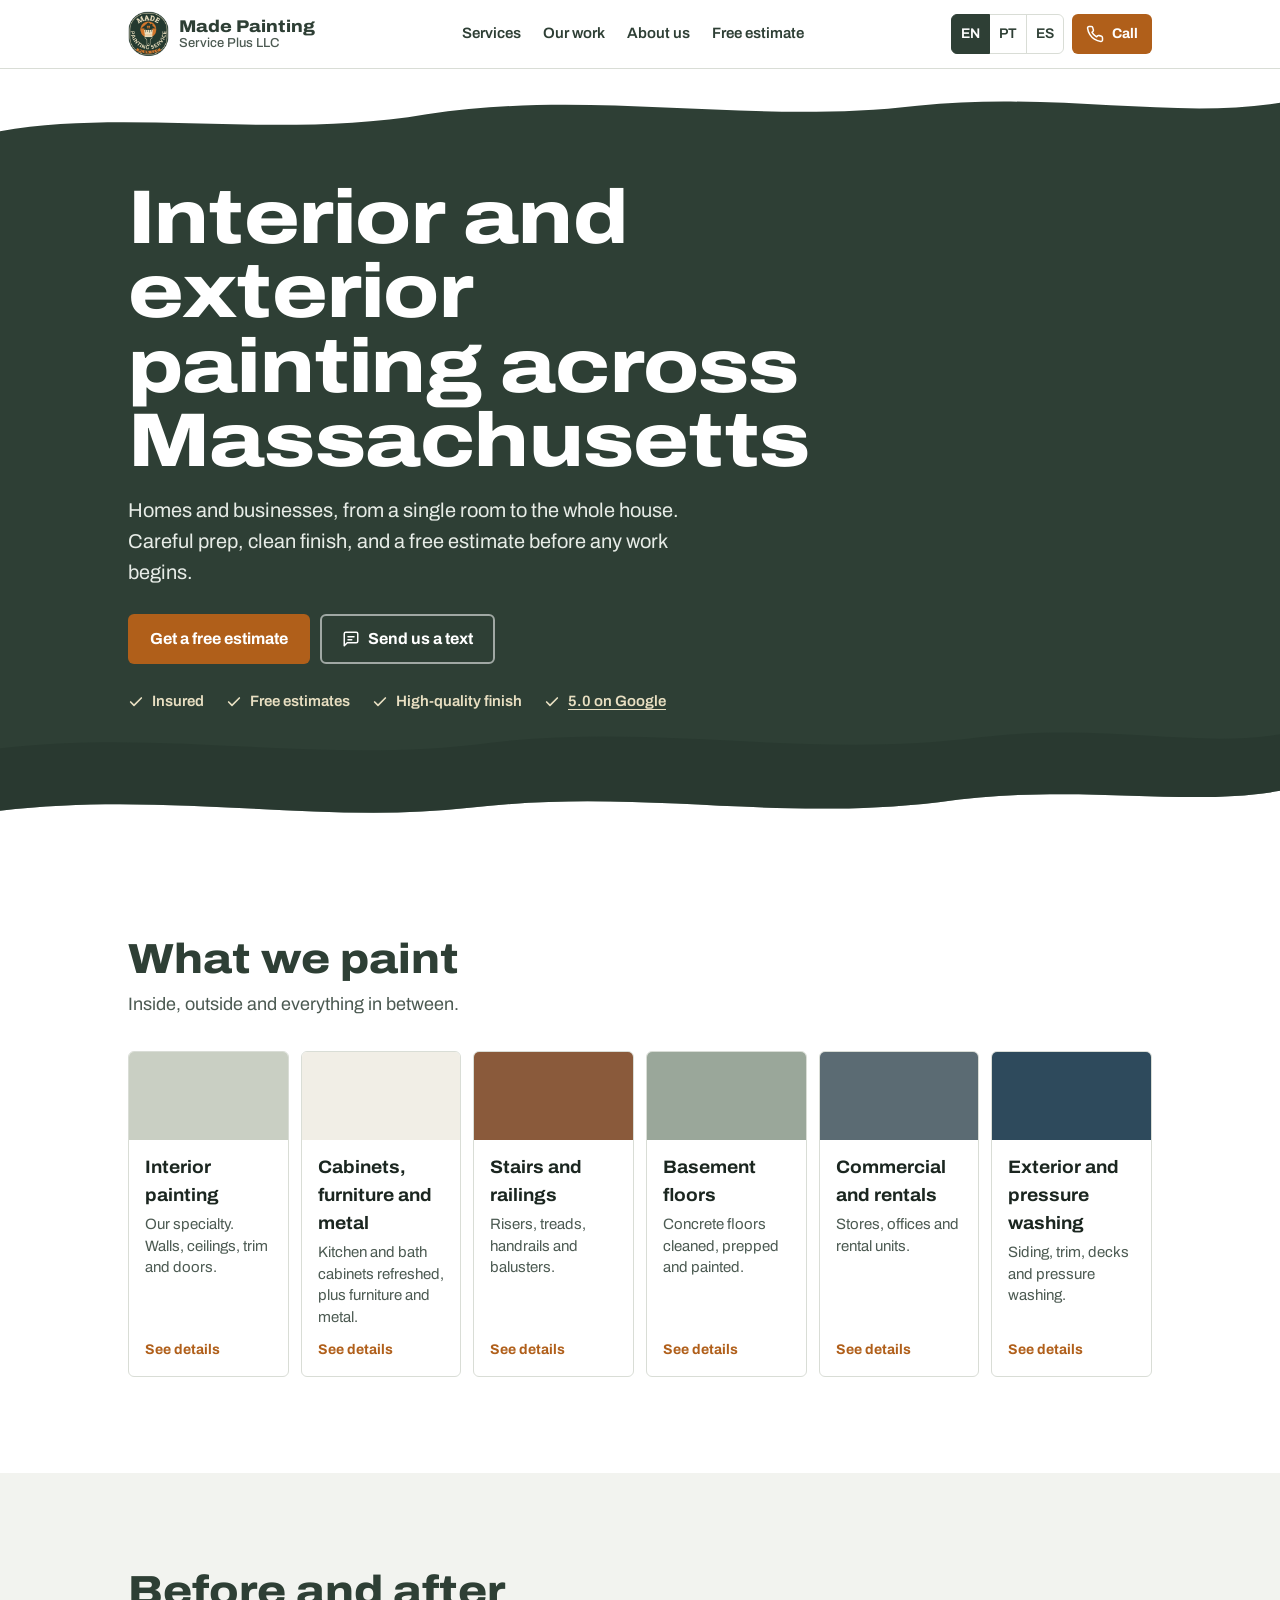
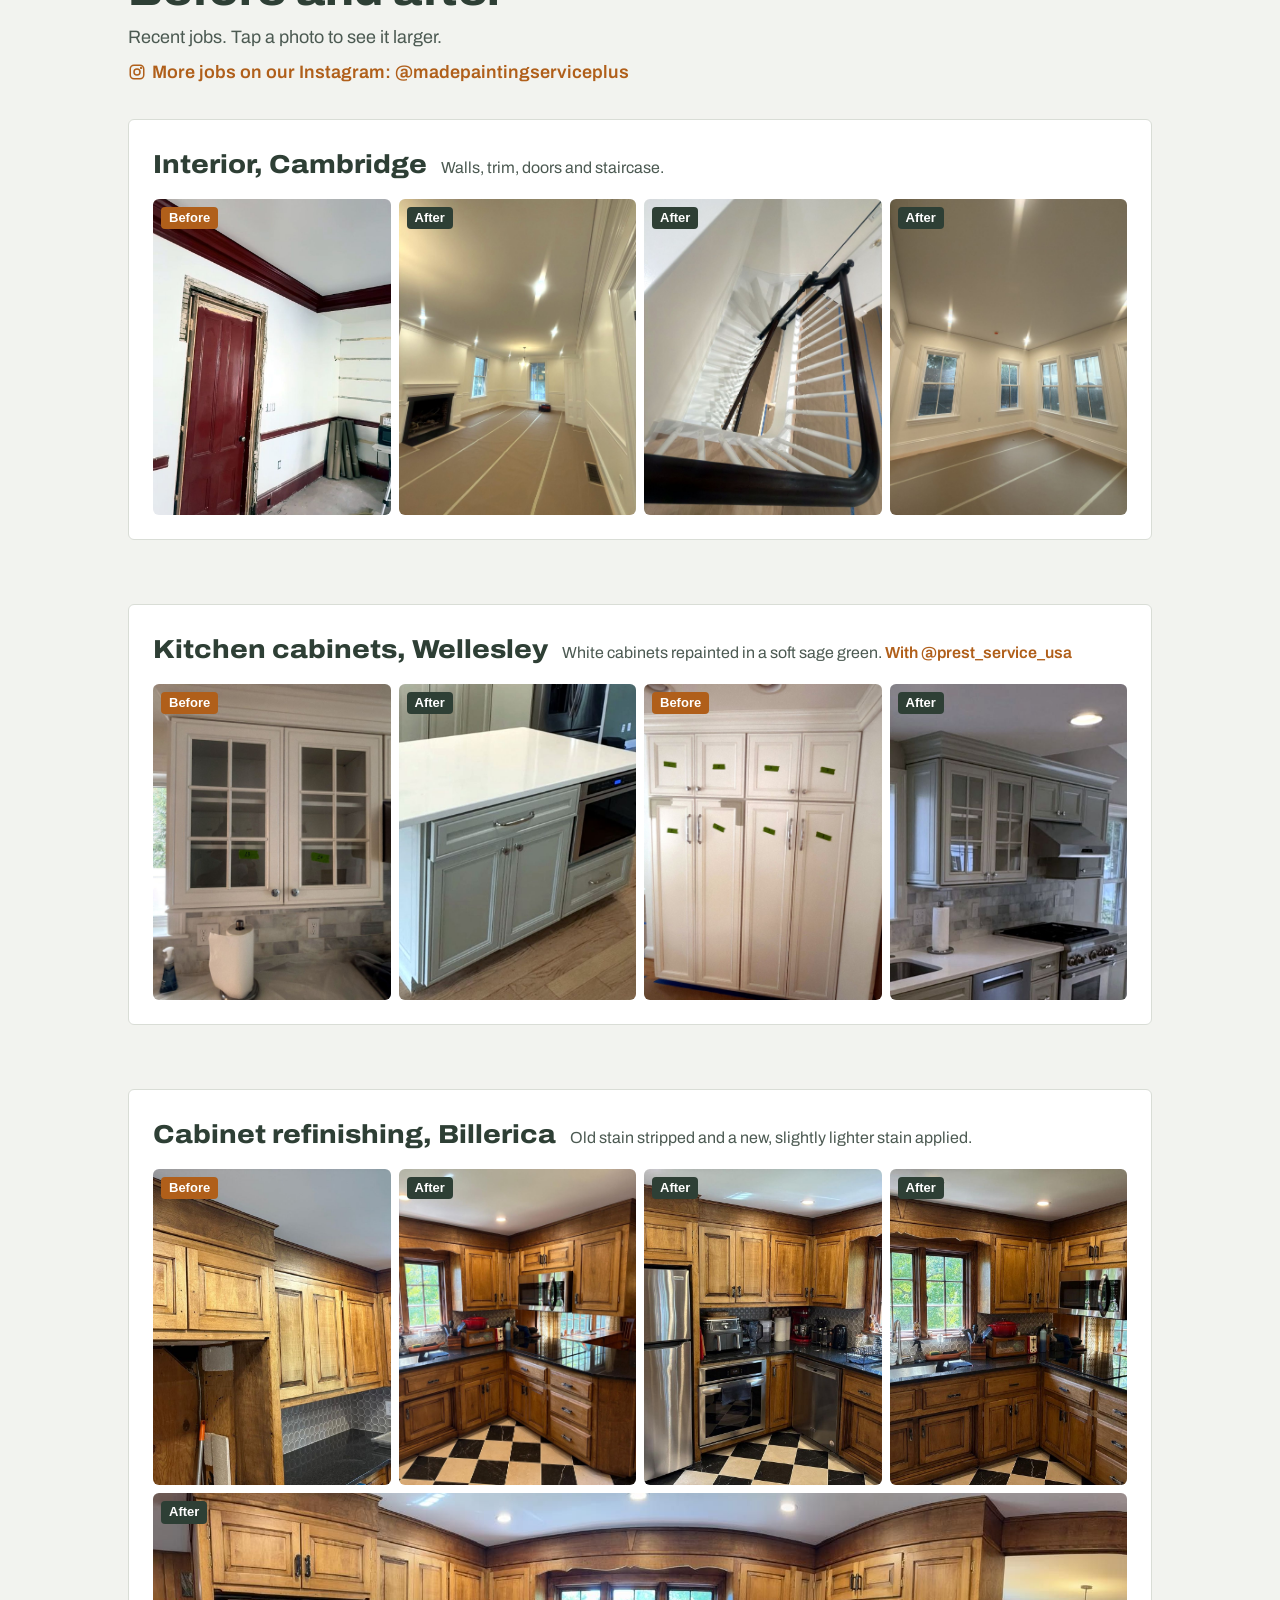
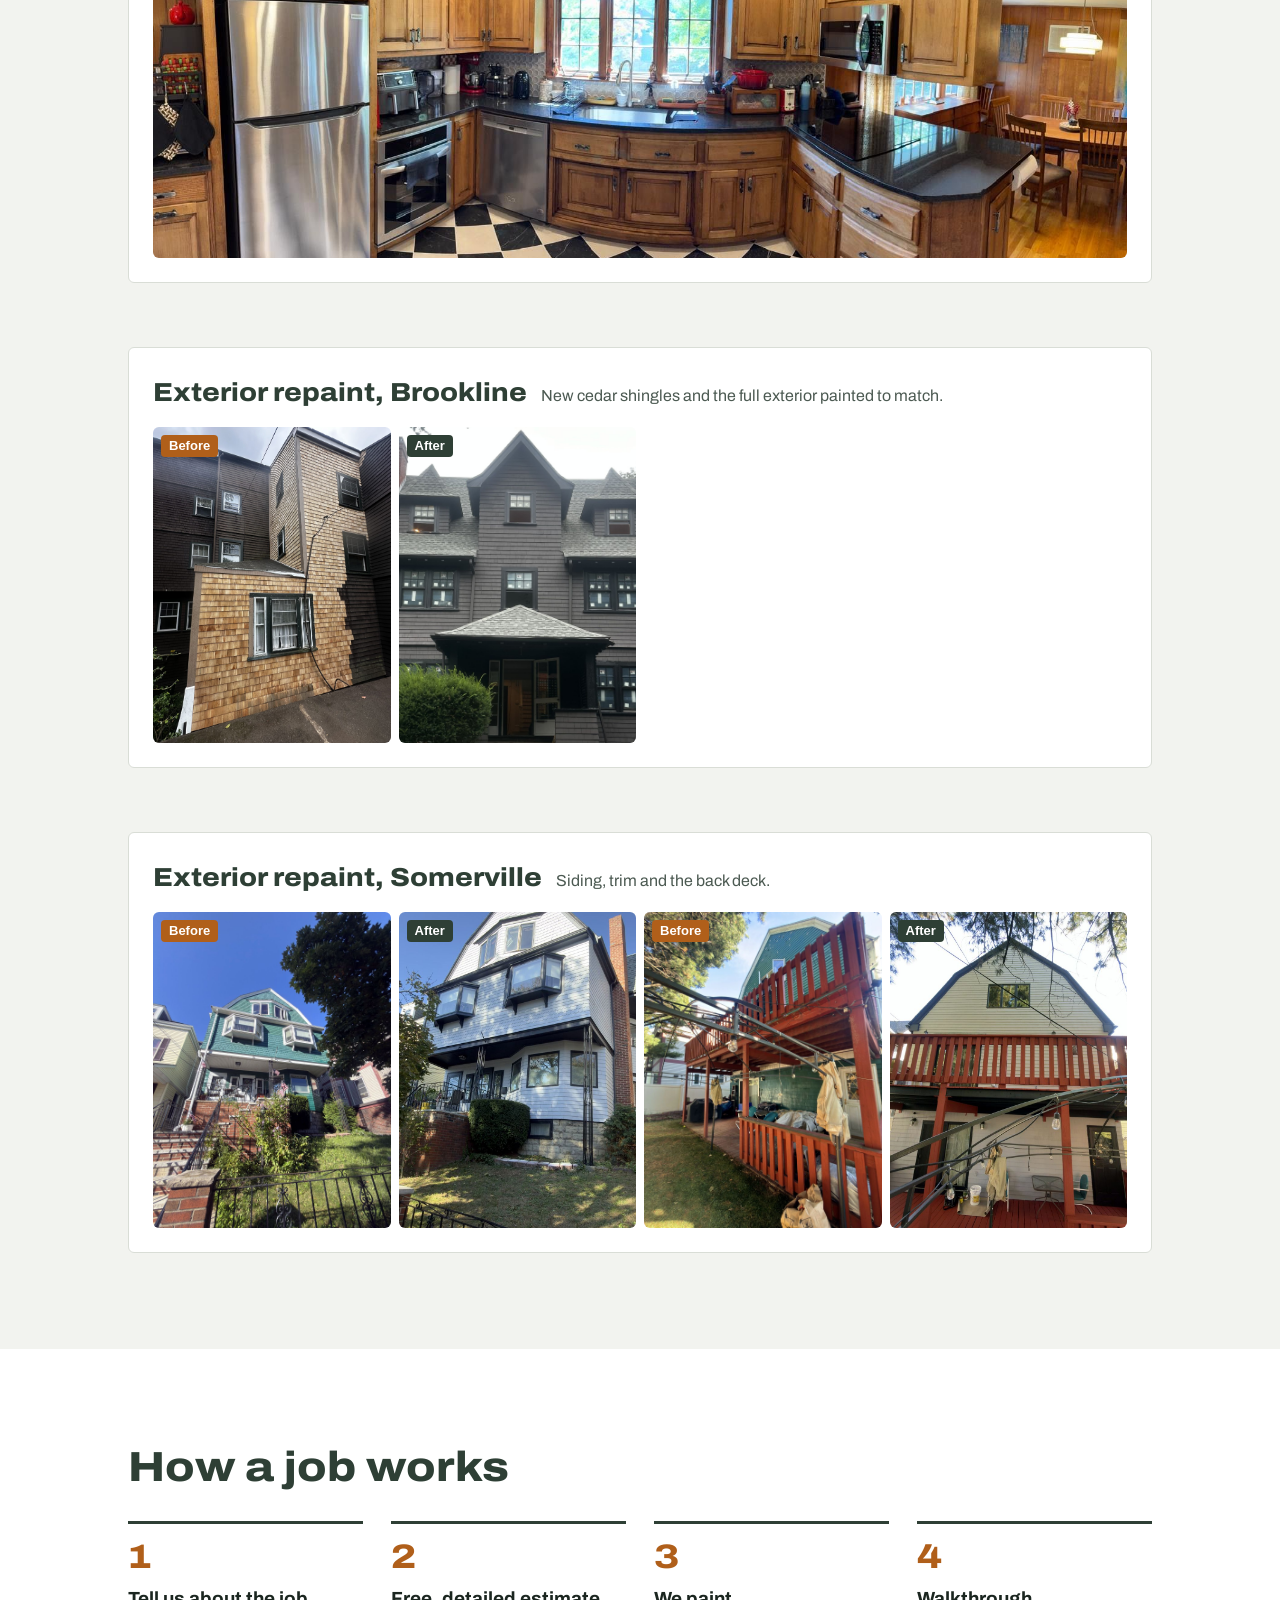
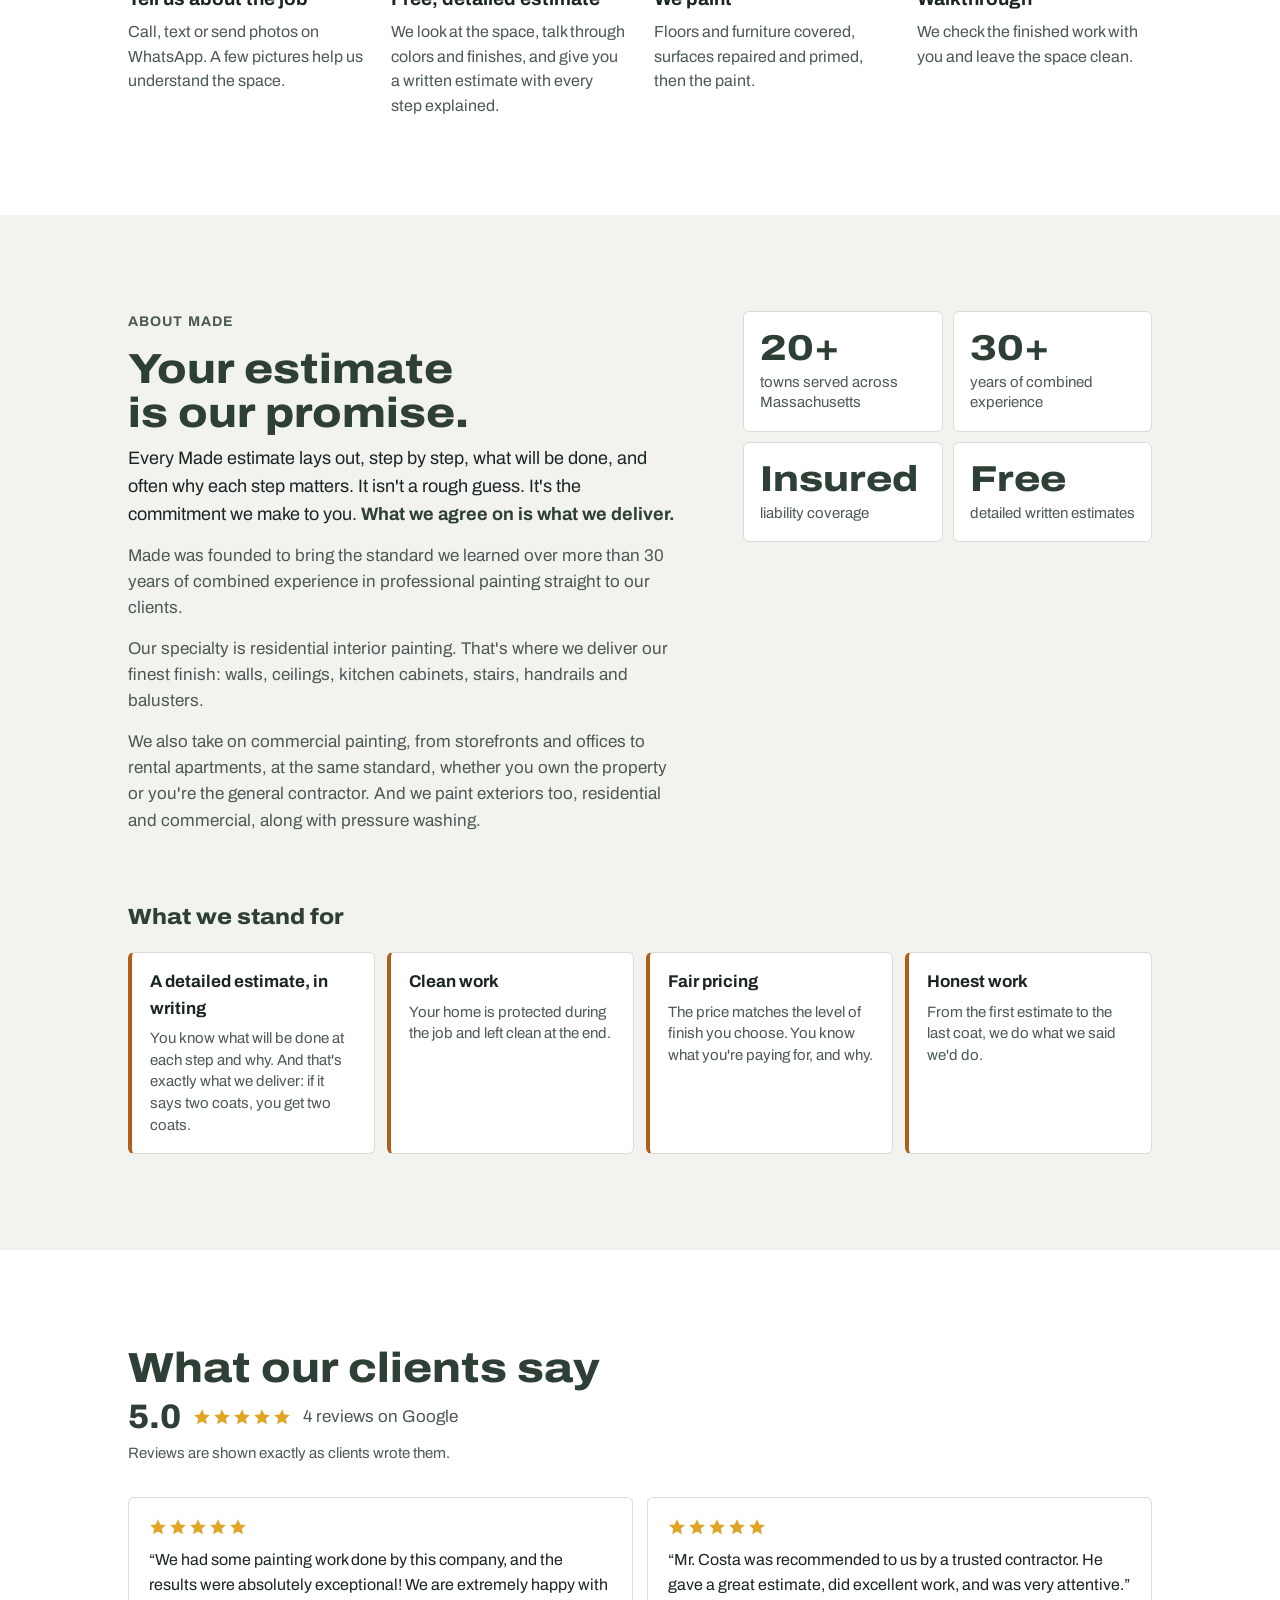
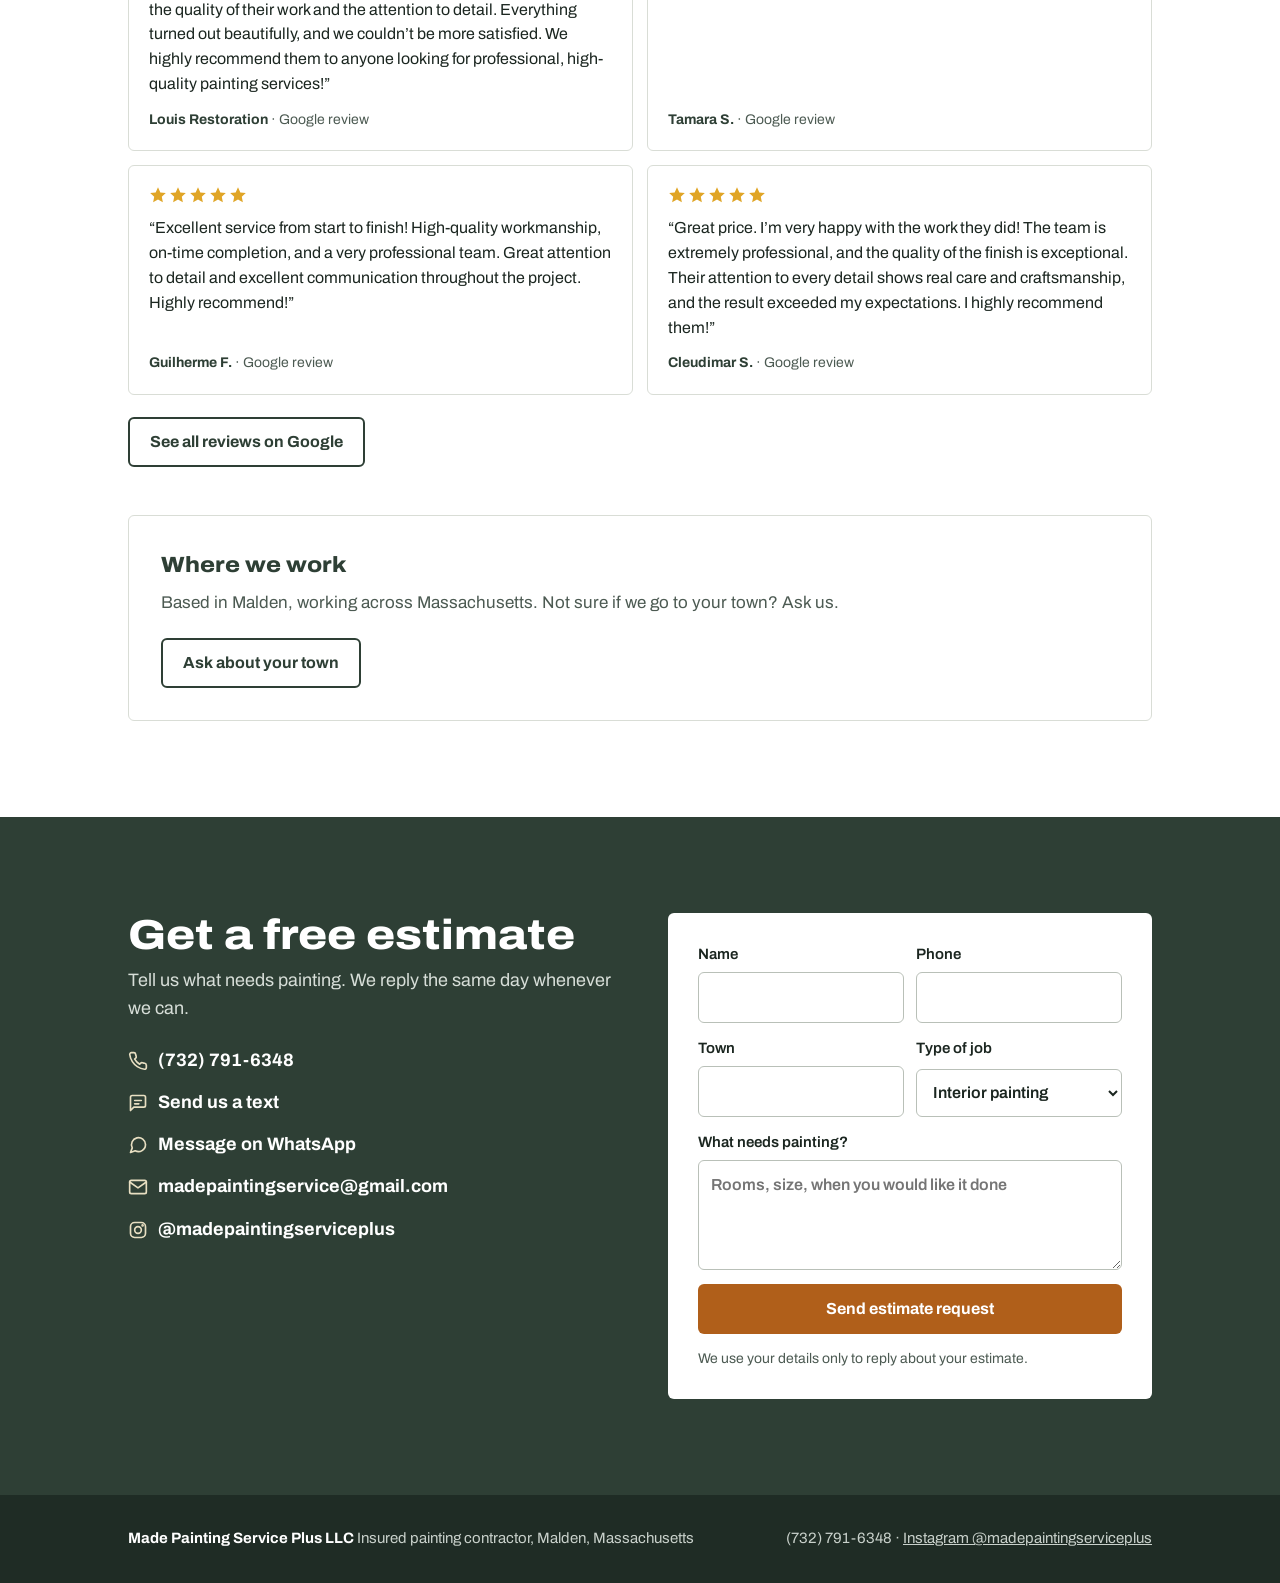
==== commit dc427328: "Avaliações do Google no site (4, nota 5,0) e selo 'Nota 5,0 no Google' no topo Co-Authored-By: Claud" ====
--- a/index.html
+++ b/index.html
@@ -97,6 +97,7 @@
   .facts { list-style: none; margin: 26px 0 0; padding: 0; display: flex; flex-wrap: wrap; gap: 8px 22px; font-size: 15px; color: var(--cream); font-weight: 600; }
   .facts li { display: flex; align-items: center; gap: 8px; }
   .facts svg { width: 16px; height: 16px; }
+  .fact-link { display: flex; align-items: center; gap: 8px; color: inherit; text-decoration: underline; text-underline-offset: 3px; }
 
   /* Sections */
   section { padding: clamp(52px, 8vw, 96px) 0; }
@@ -170,6 +171,21 @@
   .insta-line a:hover { text-decoration: underline; }
   .insta-line svg { width: 18px; height: 18px; vertical-align: -3px; margin-right: 6px; }
   footer a { color: #C9D1CB; }
+  /* Reviews */
+  .rating { display: flex; flex-wrap: wrap; align-items: center; gap: 6px 12px; margin: 6px 0 8px; font-size: 17px; color: var(--ink-soft); }
+  .rating .big { font-size: 34px; font-weight: 800; color: var(--forest); line-height: 1; }
+  .stars { display: inline-flex; gap: 2px; color: #E0A526; }
+  .stars svg { width: 18px; height: 18px; fill: currentColor; }
+  .lead.small { font-size: 15px; }
+  .reviews { list-style: none; margin: 0; padding: 0; display: grid; grid-template-columns: 1fr; gap: 14px; }
+  @media (min-width: 760px) { .reviews { grid-template-columns: 1fr 1fr; } }
+  .review { background: var(--white); border: 1px solid var(--line); border-radius: var(--radius); padding: 20px; display: flex; flex-direction: column; gap: 12px; }
+  .review blockquote { margin: 0; font-size: 16px; line-height: 1.55; color: var(--ink); flex: 1; }
+  .review .who { margin: 0; font-size: 14px; color: var(--ink-soft); }
+  .review .who strong { color: var(--forest); }
+  .rev-cta { margin: 22px 0 0; }
+  .area-panel { margin-top: clamp(32px, 5vw, 48px); }
+  #reviews { scroll-margin-top: 110px; }
   /* Reviews + area */
   .two { display: grid; grid-template-columns: repeat(auto-fit, minmax(min(100%, 320px), 1fr)); gap: 20px; }
   .panel { border: 1px solid var(--line); border-radius: var(--radius); padding: clamp(22px, 3vw, 32px); background: var(--white); }
@@ -264,6 +280,7 @@
           <li><svg><use href="#i-check"/></svg><span data-i18n="fact_insured">Insured</span></li>
           <li><svg><use href="#i-check"/></svg><span data-i18n="fact_free">Free estimates</span></li>
           <li><svg><use href="#i-check"/></svg><span data-i18n="fact_quality">High-quality finish</span></li>
+          <li><a class="fact-link" href="#reviews"><svg><use href="#i-check"/></svg><span data-i18n="fact_google">5.0 on Google</span></a></li>
         </ul>
       </div>
     </div>
@@ -388,14 +405,21 @@
     </div>
   </section>
 
-  <section aria-label="Reviews and service area">
-    <div class="wrap two">
-      <div class="panel">
-        <h3 data-i18n="rev_h">Read our reviews on Google</h3>
-        <p data-i18n="rev_p">See what our clients say, or leave a review after your job.</p>
-        <a class="btn btn-outline" href="https://www.google.com/search?q=Made+Painting+Service+Plus+LLC" data-i18n="rev_btn">Open our Google profile</a>
-      </div>
-      <div class="panel">
+  <section id="reviews" aria-labelledby="rev-h">
+    <div class="wrap">
+      <div class="section-head">
+        <h2 id="rev-h" data-i18n="rev_h2">What our clients say</h2>
+        <p class="rating"><span class="big">5.0</span><span class="stars"><svg viewBox="0 0 20 20" aria-hidden="true"><path d="M10 1.5l2.6 5.6 6.1.7-4.5 4.2 1.2 6L10 15l-5.4 3 1.2-6L1.3 7.8l6.1-.7z"/></svg><svg viewBox="0 0 20 20" aria-hidden="true"><path d="M10 1.5l2.6 5.6 6.1.7-4.5 4.2 1.2 6L10 15l-5.4 3 1.2-6L1.3 7.8l6.1-.7z"/></svg><svg viewBox="0 0 20 20" aria-hidden="true"><path d="M10 1.5l2.6 5.6 6.1.7-4.5 4.2 1.2 6L10 15l-5.4 3 1.2-6L1.3 7.8l6.1-.7z"/></svg><svg viewBox="0 0 20 20" aria-hidden="true"><path d="M10 1.5l2.6 5.6 6.1.7-4.5 4.2 1.2 6L10 15l-5.4 3 1.2-6L1.3 7.8l6.1-.7z"/></svg><svg viewBox="0 0 20 20" aria-hidden="true"><path d="M10 1.5l2.6 5.6 6.1.7-4.5 4.2 1.2 6L10 15l-5.4 3 1.2-6L1.3 7.8l6.1-.7z"/></svg></span><span><span>4</span> <span data-i18n="rev_count">reviews on Google</span></span></p>
+        <p class="lead small" data-i18n="rev_note">Reviews are shown exactly as clients wrote them.</p>
+      </div>
+      <ul class="reviews">
+        <li class="review"><div class="stars" aria-label="5 out of 5 stars"><svg viewBox="0 0 20 20" aria-hidden="true"><path d="M10 1.5l2.6 5.6 6.1.7-4.5 4.2 1.2 6L10 15l-5.4 3 1.2-6L1.3 7.8l6.1-.7z"/></svg><svg viewBox="0 0 20 20" aria-hidden="true"><path d="M10 1.5l2.6 5.6 6.1.7-4.5 4.2 1.2 6L10 15l-5.4 3 1.2-6L1.3 7.8l6.1-.7z"/></svg><svg viewBox="0 0 20 20" aria-hidden="true"><path d="M10 1.5l2.6 5.6 6.1.7-4.5 4.2 1.2 6L10 15l-5.4 3 1.2-6L1.3 7.8l6.1-.7z"/></svg><svg viewBox="0 0 20 20" aria-hidden="true"><path d="M10 1.5l2.6 5.6 6.1.7-4.5 4.2 1.2 6L10 15l-5.4 3 1.2-6L1.3 7.8l6.1-.7z"/></svg><svg viewBox="0 0 20 20" aria-hidden="true"><path d="M10 1.5l2.6 5.6 6.1.7-4.5 4.2 1.2 6L10 15l-5.4 3 1.2-6L1.3 7.8l6.1-.7z"/></svg></div><blockquote>“We had some painting work done by this company, and the results were absolutely exceptional! We are extremely happy with the quality of their work and the attention to detail. Everything turned out beautifully, and we couldn’t be more satisfied. We highly recommend them to anyone looking for professional, high-quality painting services!”</blockquote><p class="who"><strong>Louis Restoration</strong> · <span data-i18n="rev_src">Google review</span></p></li>
+        <li class="review"><div class="stars" aria-label="5 out of 5 stars"><svg viewBox="0 0 20 20" aria-hidden="true"><path d="M10 1.5l2.6 5.6 6.1.7-4.5 4.2 1.2 6L10 15l-5.4 3 1.2-6L1.3 7.8l6.1-.7z"/></svg><svg viewBox="0 0 20 20" aria-hidden="true"><path d="M10 1.5l2.6 5.6 6.1.7-4.5 4.2 1.2 6L10 15l-5.4 3 1.2-6L1.3 7.8l6.1-.7z"/></svg><svg viewBox="0 0 20 20" aria-hidden="true"><path d="M10 1.5l2.6 5.6 6.1.7-4.5 4.2 1.2 6L10 15l-5.4 3 1.2-6L1.3 7.8l6.1-.7z"/></svg><svg viewBox="0 0 20 20" aria-hidden="true"><path d="M10 1.5l2.6 5.6 6.1.7-4.5 4.2 1.2 6L10 15l-5.4 3 1.2-6L1.3 7.8l6.1-.7z"/></svg><svg viewBox="0 0 20 20" aria-hidden="true"><path d="M10 1.5l2.6 5.6 6.1.7-4.5 4.2 1.2 6L10 15l-5.4 3 1.2-6L1.3 7.8l6.1-.7z"/></svg></div><blockquote>“Mr. Costa was recommended to us by a trusted contractor. He gave a great estimate, did excellent work, and was very attentive.”</blockquote><p class="who"><strong>Tamara S.</strong> · <span data-i18n="rev_src">Google review</span></p></li>
+        <li class="review"><div class="stars" aria-label="5 out of 5 stars"><svg viewBox="0 0 20 20" aria-hidden="true"><path d="M10 1.5l2.6 5.6 6.1.7-4.5 4.2 1.2 6L10 15l-5.4 3 1.2-6L1.3 7.8l6.1-.7z"/></svg><svg viewBox="0 0 20 20" aria-hidden="true"><path d="M10 1.5l2.6 5.6 6.1.7-4.5 4.2 1.2 6L10 15l-5.4 3 1.2-6L1.3 7.8l6.1-.7z"/></svg><svg viewBox="0 0 20 20" aria-hidden="true"><path d="M10 1.5l2.6 5.6 6.1.7-4.5 4.2 1.2 6L10 15l-5.4 3 1.2-6L1.3 7.8l6.1-.7z"/></svg><svg viewBox="0 0 20 20" aria-hidden="true"><path d="M10 1.5l2.6 5.6 6.1.7-4.5 4.2 1.2 6L10 15l-5.4 3 1.2-6L1.3 7.8l6.1-.7z"/></svg><svg viewBox="0 0 20 20" aria-hidden="true"><path d="M10 1.5l2.6 5.6 6.1.7-4.5 4.2 1.2 6L10 15l-5.4 3 1.2-6L1.3 7.8l6.1-.7z"/></svg></div><blockquote>“Excellent service from start to finish! High-quality workmanship, on-time completion, and a very professional team. Great attention to detail and excellent communication throughout the project. Highly recommend!”</blockquote><p class="who"><strong>Guilherme F.</strong> · <span data-i18n="rev_src">Google review</span></p></li>
+        <li class="review"><div class="stars" aria-label="5 out of 5 stars"><svg viewBox="0 0 20 20" aria-hidden="true"><path d="M10 1.5l2.6 5.6 6.1.7-4.5 4.2 1.2 6L10 15l-5.4 3 1.2-6L1.3 7.8l6.1-.7z"/></svg><svg viewBox="0 0 20 20" aria-hidden="true"><path d="M10 1.5l2.6 5.6 6.1.7-4.5 4.2 1.2 6L10 15l-5.4 3 1.2-6L1.3 7.8l6.1-.7z"/></svg><svg viewBox="0 0 20 20" aria-hidden="true"><path d="M10 1.5l2.6 5.6 6.1.7-4.5 4.2 1.2 6L10 15l-5.4 3 1.2-6L1.3 7.8l6.1-.7z"/></svg><svg viewBox="0 0 20 20" aria-hidden="true"><path d="M10 1.5l2.6 5.6 6.1.7-4.5 4.2 1.2 6L10 15l-5.4 3 1.2-6L1.3 7.8l6.1-.7z"/></svg><svg viewBox="0 0 20 20" aria-hidden="true"><path d="M10 1.5l2.6 5.6 6.1.7-4.5 4.2 1.2 6L10 15l-5.4 3 1.2-6L1.3 7.8l6.1-.7z"/></svg></div><blockquote>“Great price. I’m very happy with the work they did! The team is extremely professional, and the quality of the finish is exceptional. Their attention to every detail shows real care and craftsmanship, and the result exceeded my expectations. I highly recommend them!”</blockquote><p class="who"><strong>Cleudimar S.</strong> · <span data-i18n="rev_src">Google review</span></p></li>
+      </ul>
+      <p class="rev-cta"><a class="btn btn-outline" href="https://share.google/VWm9uItiGUyi4nuVP" target="_blank" rel="noopener" data-i18n="rev_btn2">See all reviews on Google</a></p>
+      <div class="panel area-panel">
         <h3 data-i18n="area_h">Where we work</h3>
         <p data-i18n="area_p">Based in Malden, working across Massachusetts. Not sure if we go to your town? Ask us.</p>
         <a class="btn btn-outline" href="#estimate" data-i18n="area_btn">Ask about your town</a>
@@ -470,7 +494,7 @@
     cta_whatsapp: "Falar pelo WhatsApp", cta_text: "Mandar SMS", text_short: "SMS",
     fact_insured: "Com seguro",
     fact_free: "Orçamento grátis",
-    fact_quality: "Acabamento de alta qualidade",
+    fact_quality: "Acabamento de alta qualidade", fact_google: "Nota 5,0 no Google",
     services_h: "O que pintamos",
     services_lead: "Dentro, fora e tudo o que fica no meio.",
     s1: "Pintura interna", s1d: "Paredes, tetos, rodapés e portas.",
@@ -524,6 +548,7 @@
     chip_det: "Ver detalhes",
     nav_services: "Serviços", nav_work: "Trabalhos", nav_about: "Sobre nós", nav_est: "Orçamento",
     insta_more: "Mais obras no nosso Instagram:",
+    rev_h2: "O que nossos clientes dizem", rev_count: "avaliações no Google", rev_note: "As avaliações aparecem exatamente como os clientes escreveram, no idioma original.", rev_src: "Avaliação no Google", rev_btn2: "Ver todas as avaliações no Google",
     foot: "Empresa de pintura com seguro, Malden, Massachusetts"
   };
   var es = {
@@ -534,7 +559,7 @@
     cta_whatsapp: "Escribir por WhatsApp", cta_text: "Enviar mensaje de texto", text_short: "Texto",
     fact_insured: "Asegurados",
     fact_free: "Presupuesto gratis",
-    fact_quality: "Acabado de alta calidad",
+    fact_quality: "Acabado de alta calidad", fact_google: "5,0 en Google",
     services_h: "Lo que pintamos",
     services_lead: "Por dentro, por fuera y todo lo que hay en medio.",
     s1: "Pintura interior", s1d: "Paredes, techos, molduras y puertas.",
@@ -588,6 +613,7 @@
     chip_det: "Ver detalles",
     nav_services: "Servicios", nav_work: "Trabajos", nav_about: "Nosotros", nav_est: "Presupuesto",
     insta_more: "Más trabajos en nuestro Instagram:",
+    rev_h2: "Lo que dicen nuestros clientes", rev_count: "reseñas en Google", rev_note: "Las reseñas se muestran tal como las escribieron los clientes, en su idioma original.", rev_src: "Reseña en Google", rev_btn2: "Ver todas las reseñas en Google",
     foot: "Empresa de pintura asegurada, Malden, Massachusetts"
   };
   var en = {};
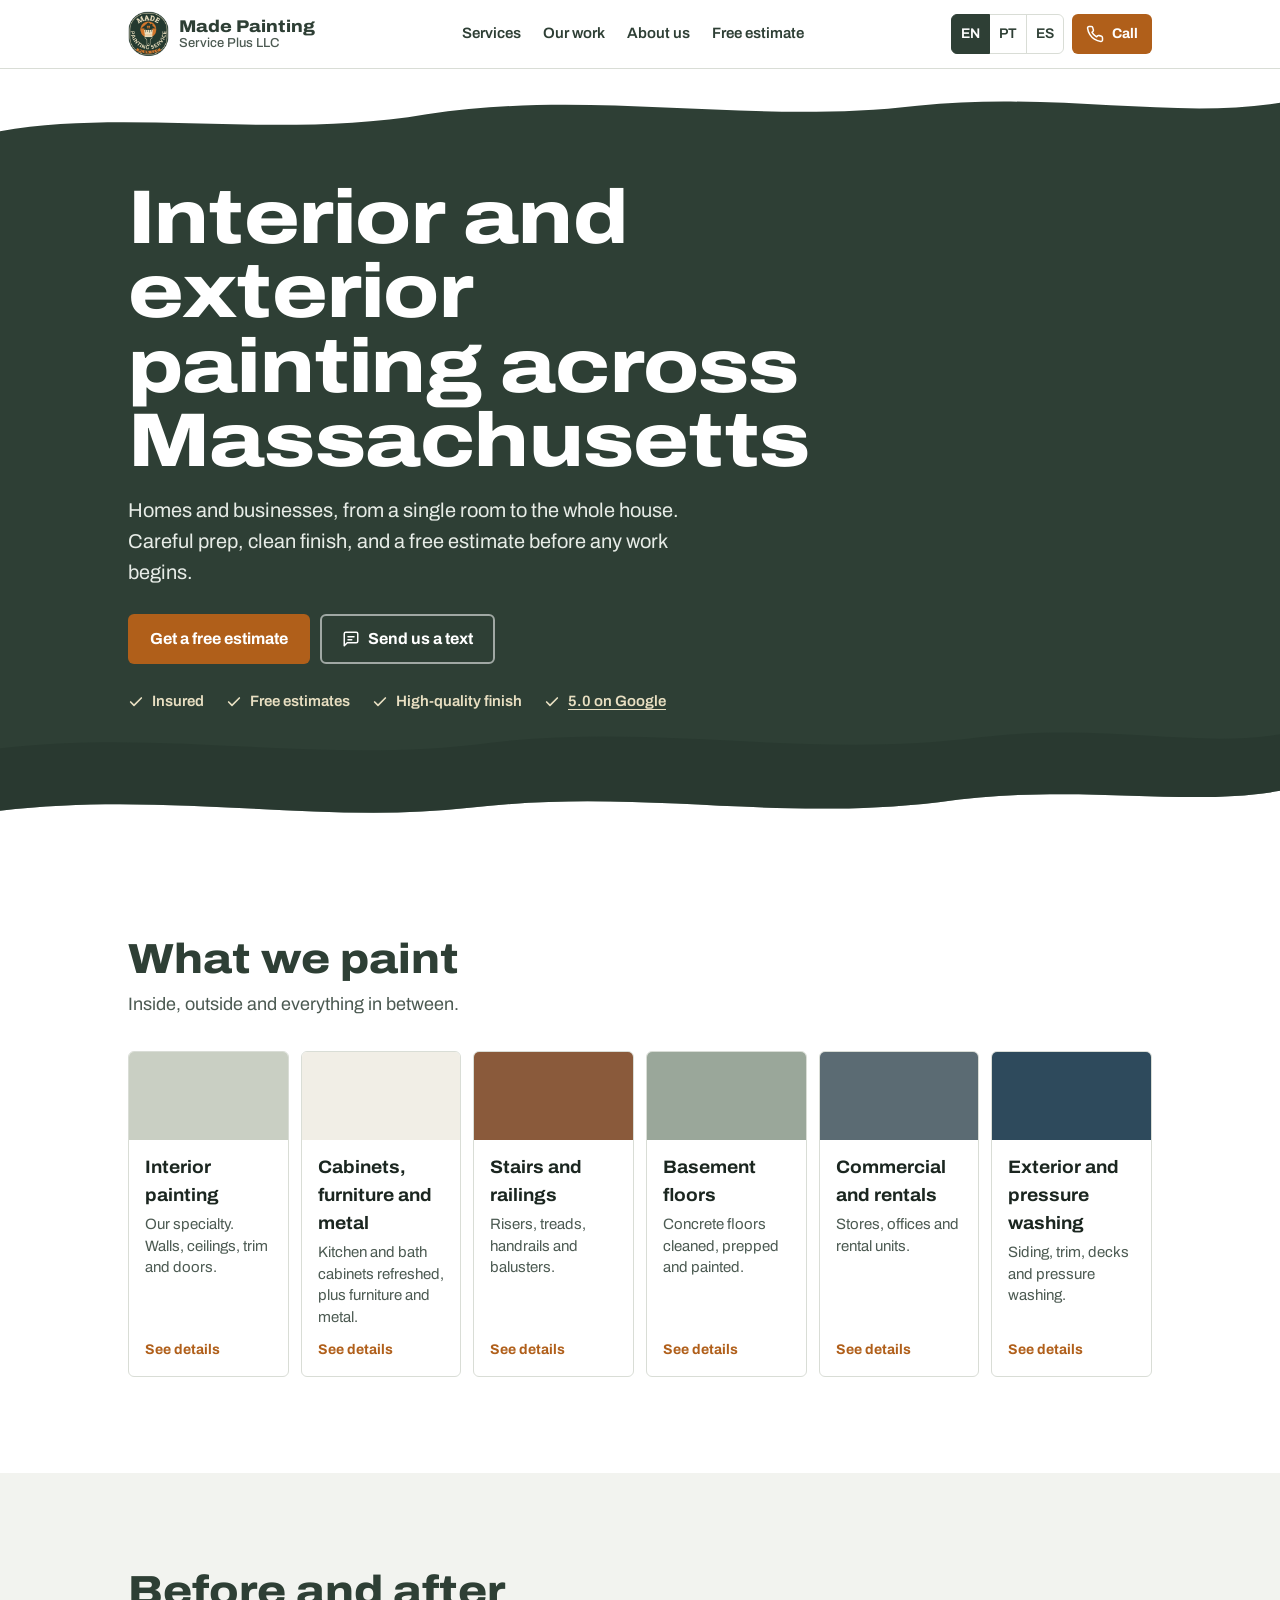
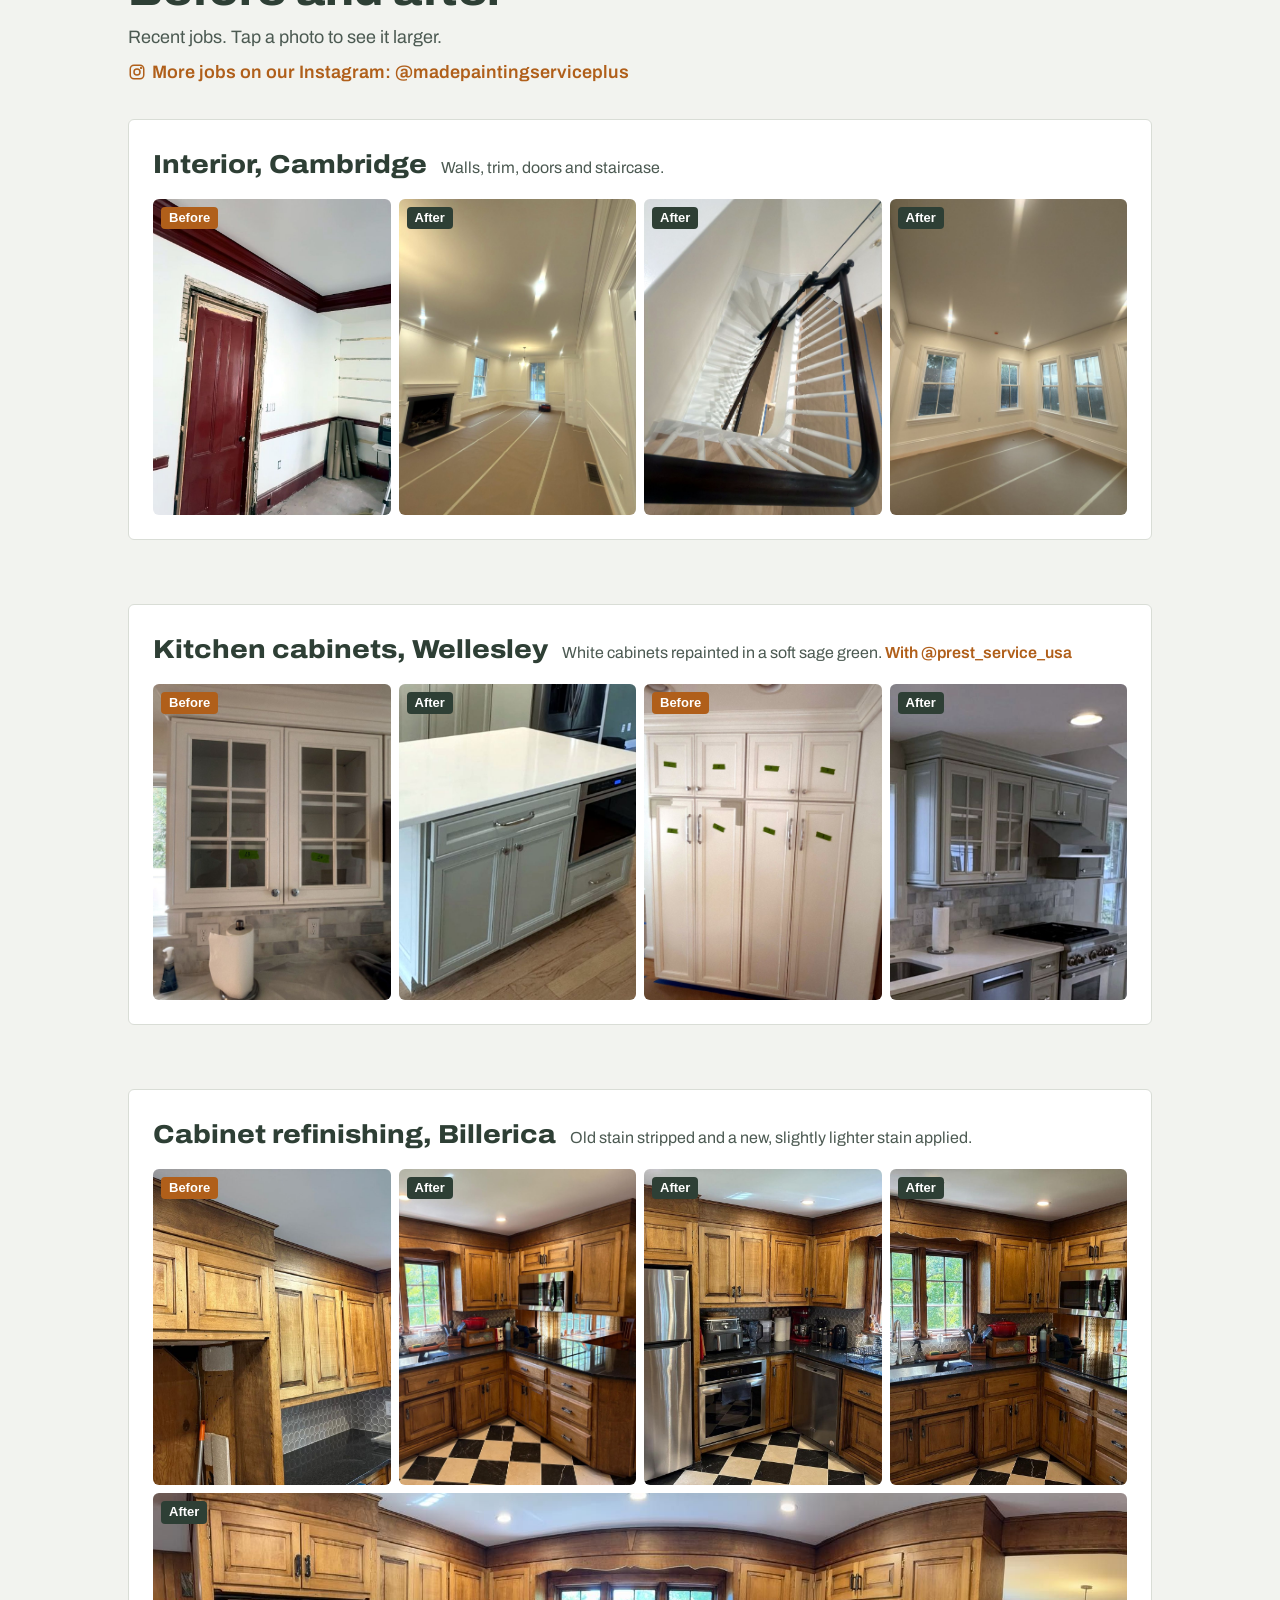
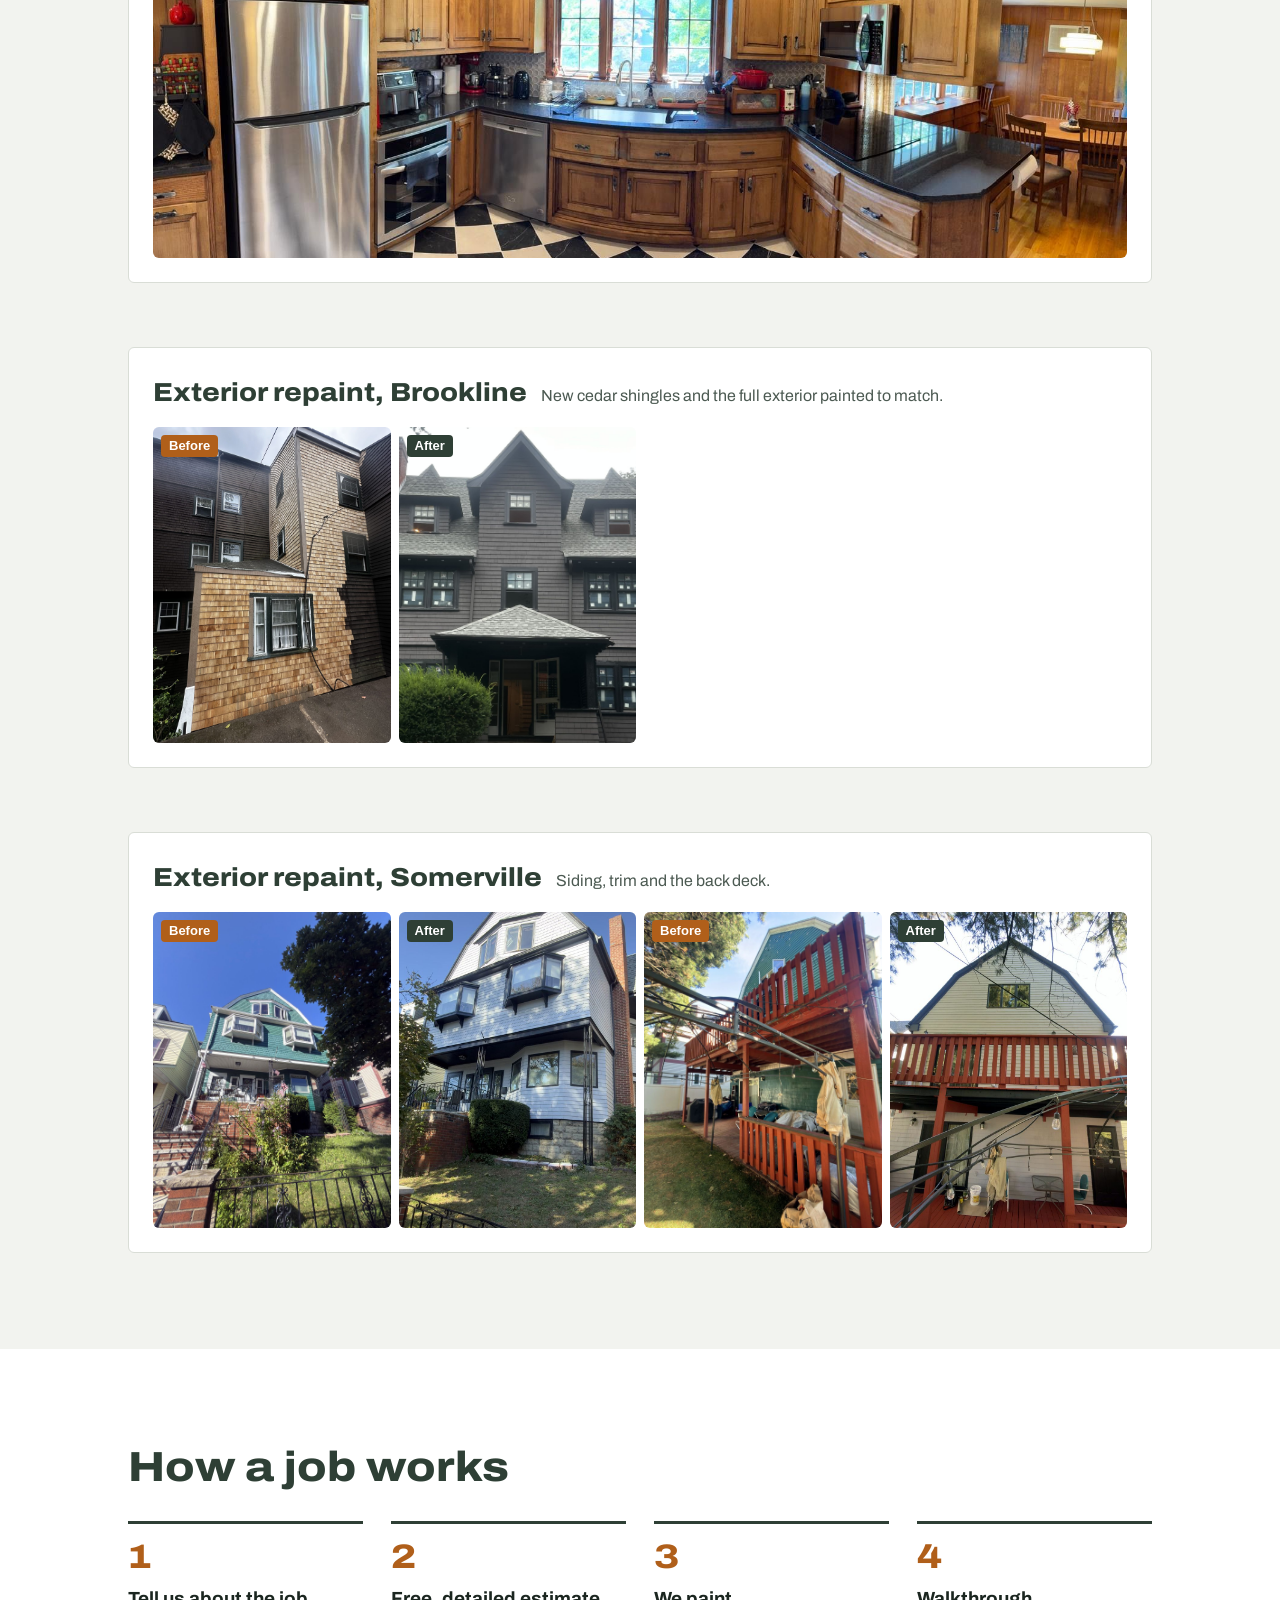
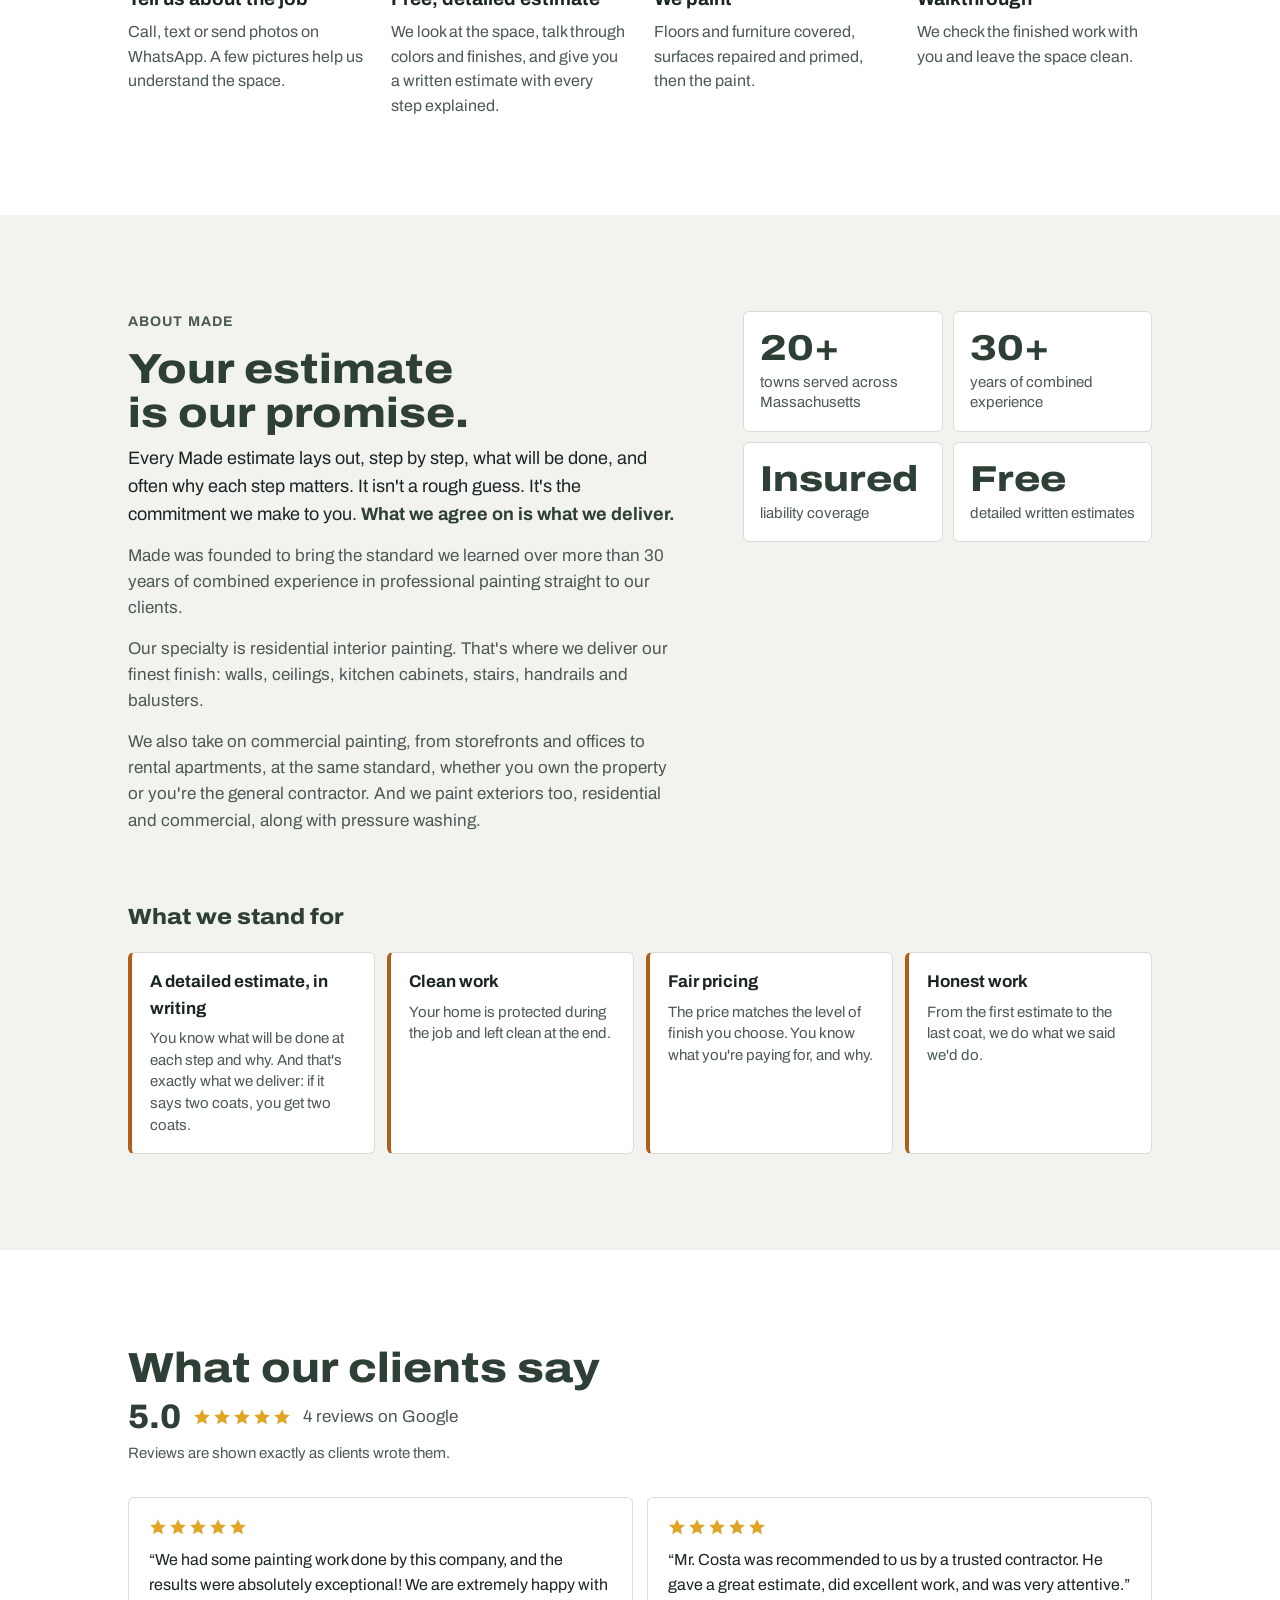
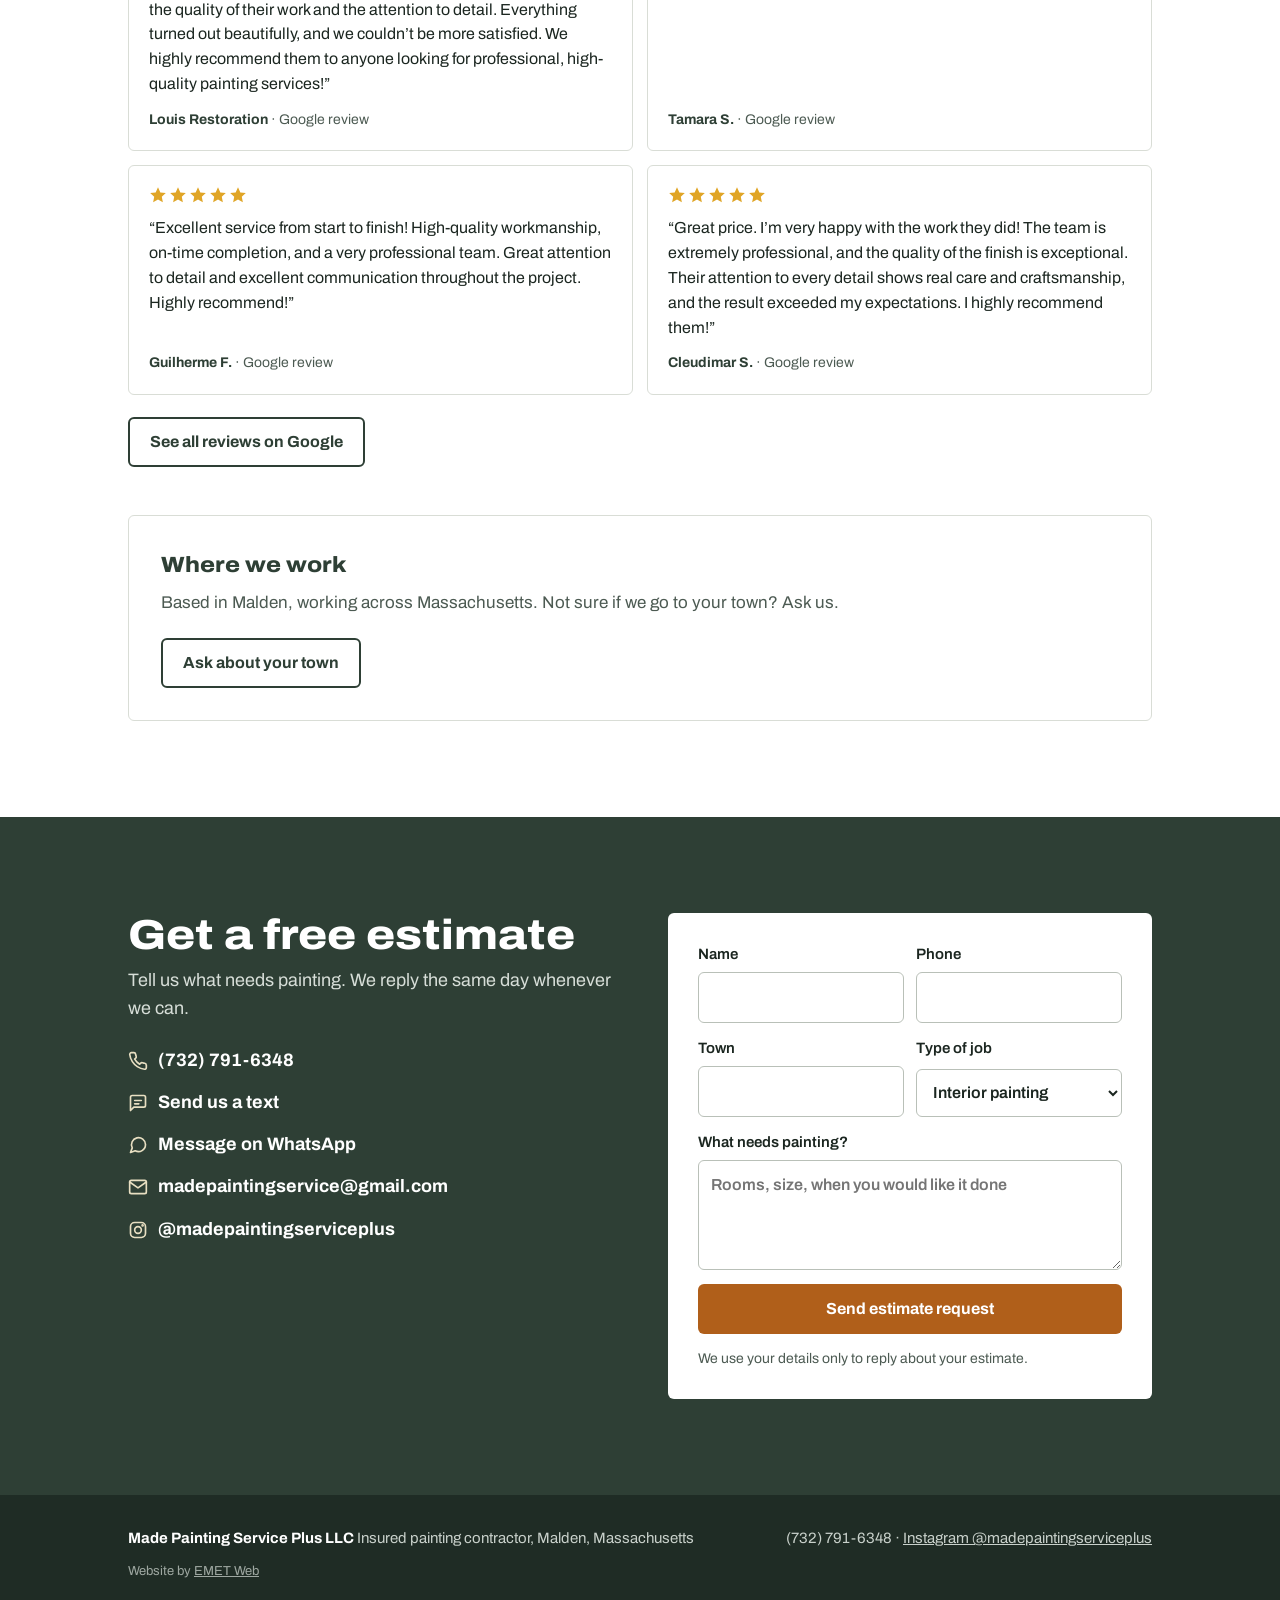
==== commit 650955ce: "Rodapé: crédito 'Website by EMET Web' (EN/PT/ES) em todas as páginas Co-Authored-By: Claude Opus 5.5" ====
--- a/index.html
+++ b/index.html
@@ -217,6 +217,7 @@
   footer { background: var(--forest-deep); color: #C9D1CB; padding: 32px 0 calc(32px + env(safe-area-inset-bottom)); font-size: 15px; }
   footer .wrap { display: flex; flex-wrap: wrap; gap: 10px 28px; justify-content: space-between; }
   footer strong { color: var(--white); }
+  footer .credit { flex-basis: 100%; font-size: 13px; opacity: .75; }
 
   /* Sticky call bar on phones */
   .callbar { position: fixed; left: 0; right: 0; bottom: 0; z-index: 20; display: none; gap: 8px; padding: 10px 12px calc(10px + env(safe-area-inset-bottom)); background: var(--white); border-top: 1px solid var(--line); }
@@ -475,6 +476,7 @@
   <div class="wrap">
     <span><strong>Made Painting Service Plus LLC</strong> <span data-i18n="foot">Insured painting contractor, Malden, Massachusetts</span></span>
     <span>(732) 791-6348 · <a href="https://www.instagram.com/madepaintingserviceplus/" target="_blank" rel="noopener">Instagram @madepaintingserviceplus</a></span>
+    <span class="credit"><span data-i18n="credit">Website by</span> <a href="https://emetmoney.com" target="_blank" rel="noopener">EMET Web</a></span>
   </div>
 </footer>
 
@@ -549,7 +551,8 @@
     nav_services: "Serviços", nav_work: "Trabalhos", nav_about: "Sobre nós", nav_est: "Orçamento",
     insta_more: "Mais obras no nosso Instagram:",
     rev_h2: "O que nossos clientes dizem", rev_count: "avaliações no Google", rev_note: "As avaliações aparecem exatamente como os clientes escreveram, no idioma original.", rev_src: "Avaliação no Google", rev_btn2: "Ver todas as avaliações no Google",
-    foot: "Empresa de pintura com seguro, Malden, Massachusetts"
+    foot: "Empresa de pintura com seguro, Malden, Massachusetts",
+    credit: "Site por"
   };
   var es = {
     call_short: "Llamar",
@@ -614,7 +617,8 @@
     nav_services: "Servicios", nav_work: "Trabajos", nav_about: "Nosotros", nav_est: "Presupuesto",
     insta_more: "Más trabajos en nuestro Instagram:",
     rev_h2: "Lo que dicen nuestros clientes", rev_count: "reseñas en Google", rev_note: "Las reseñas se muestran tal como las escribieron los clientes, en su idioma original.", rev_src: "Reseña en Google", rev_btn2: "Ver todas las reseñas en Google",
-    foot: "Empresa de pintura asegurada, Malden, Massachusetts"
+    foot: "Empresa de pintura asegurada, Malden, Massachusetts",
+    credit: "Sitio web por"
   };
   var en = {};
   document.querySelectorAll("[data-i18n]").forEach(function (el) { en[el.getAttribute("data-i18n")] = el.textContent; });
